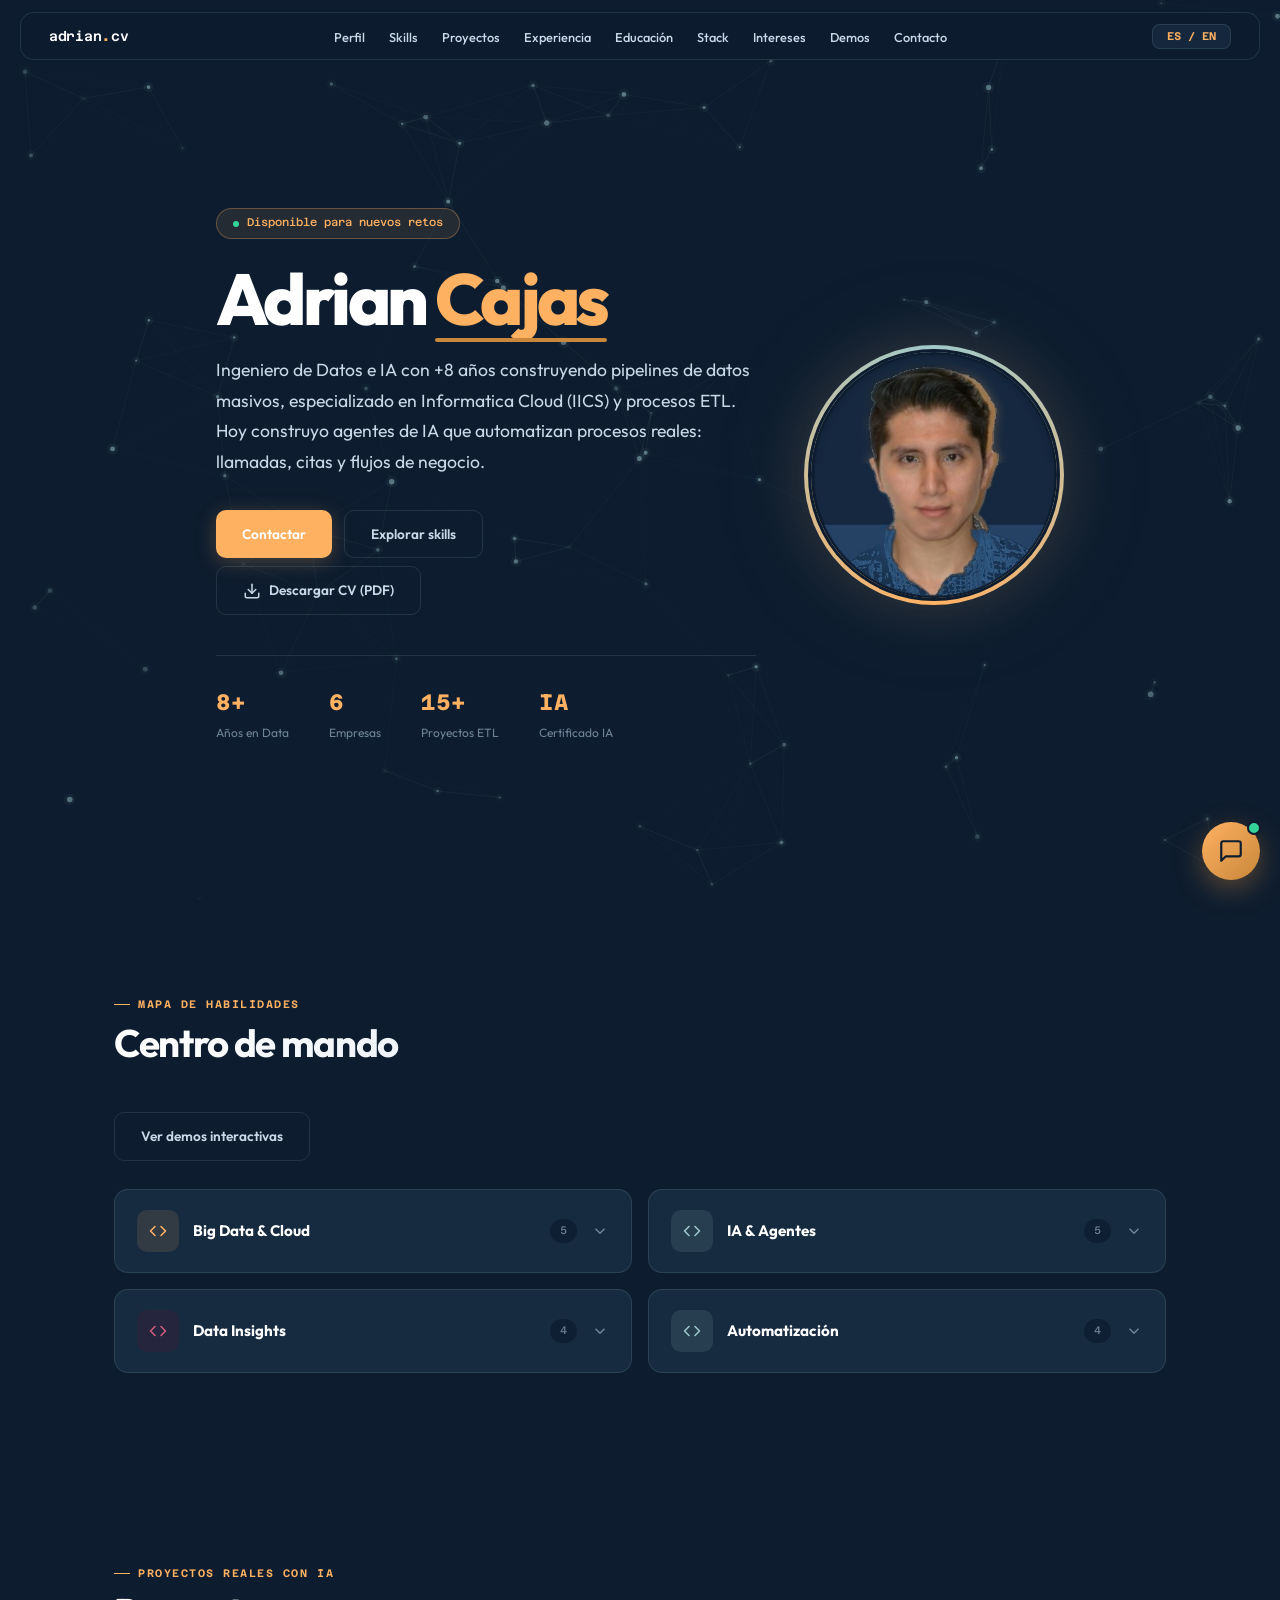
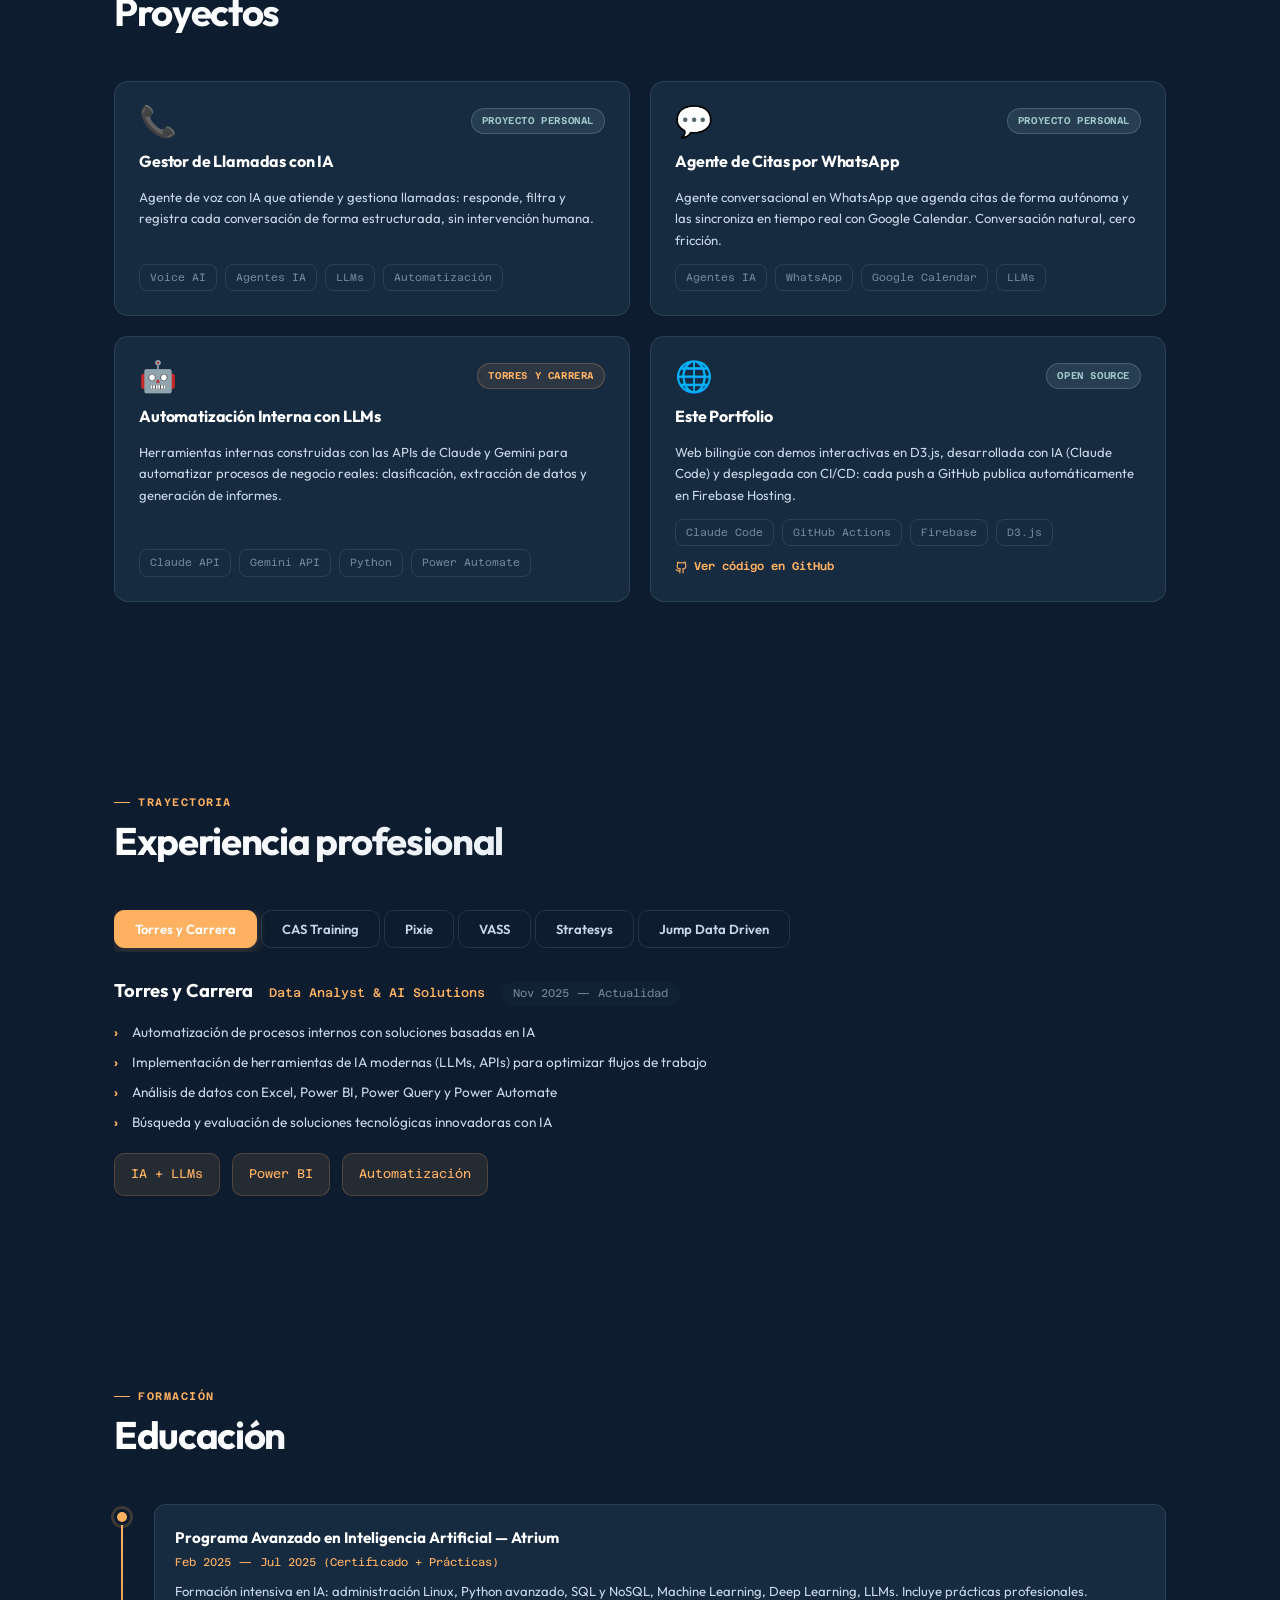
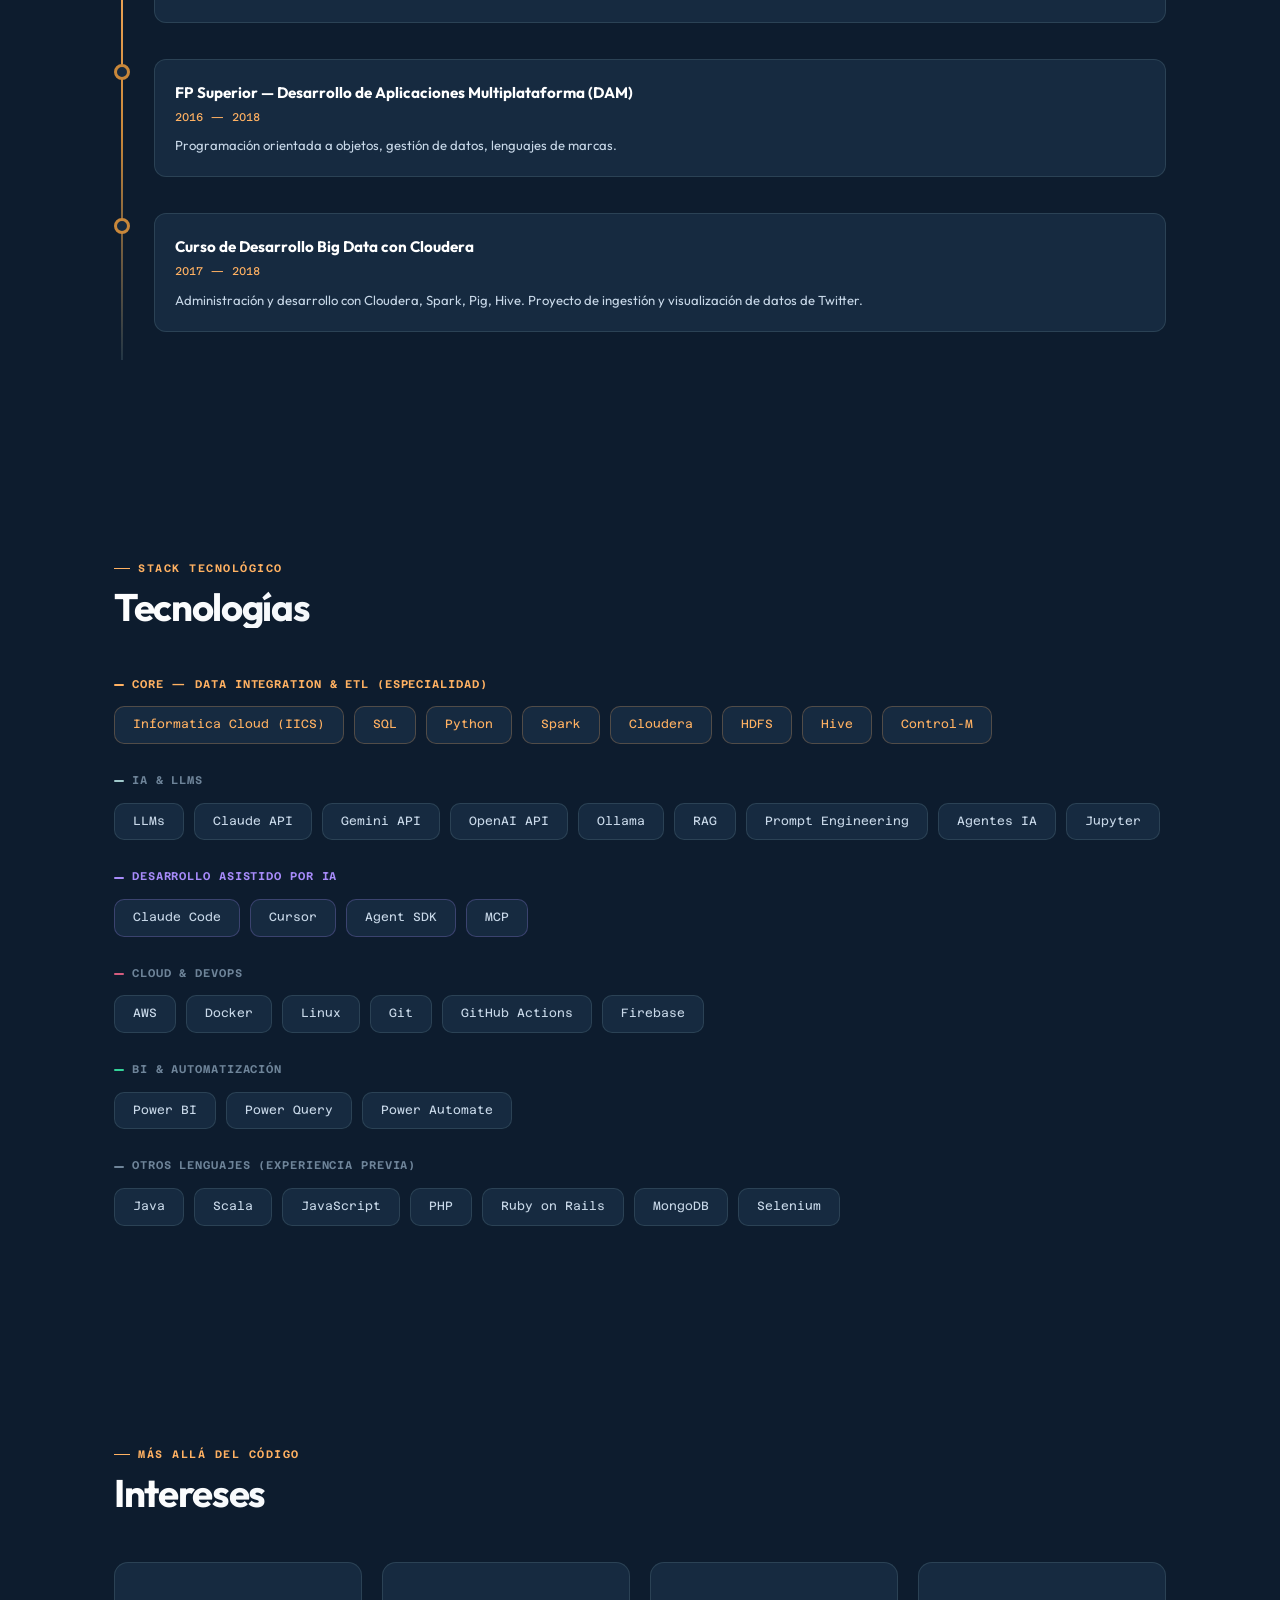
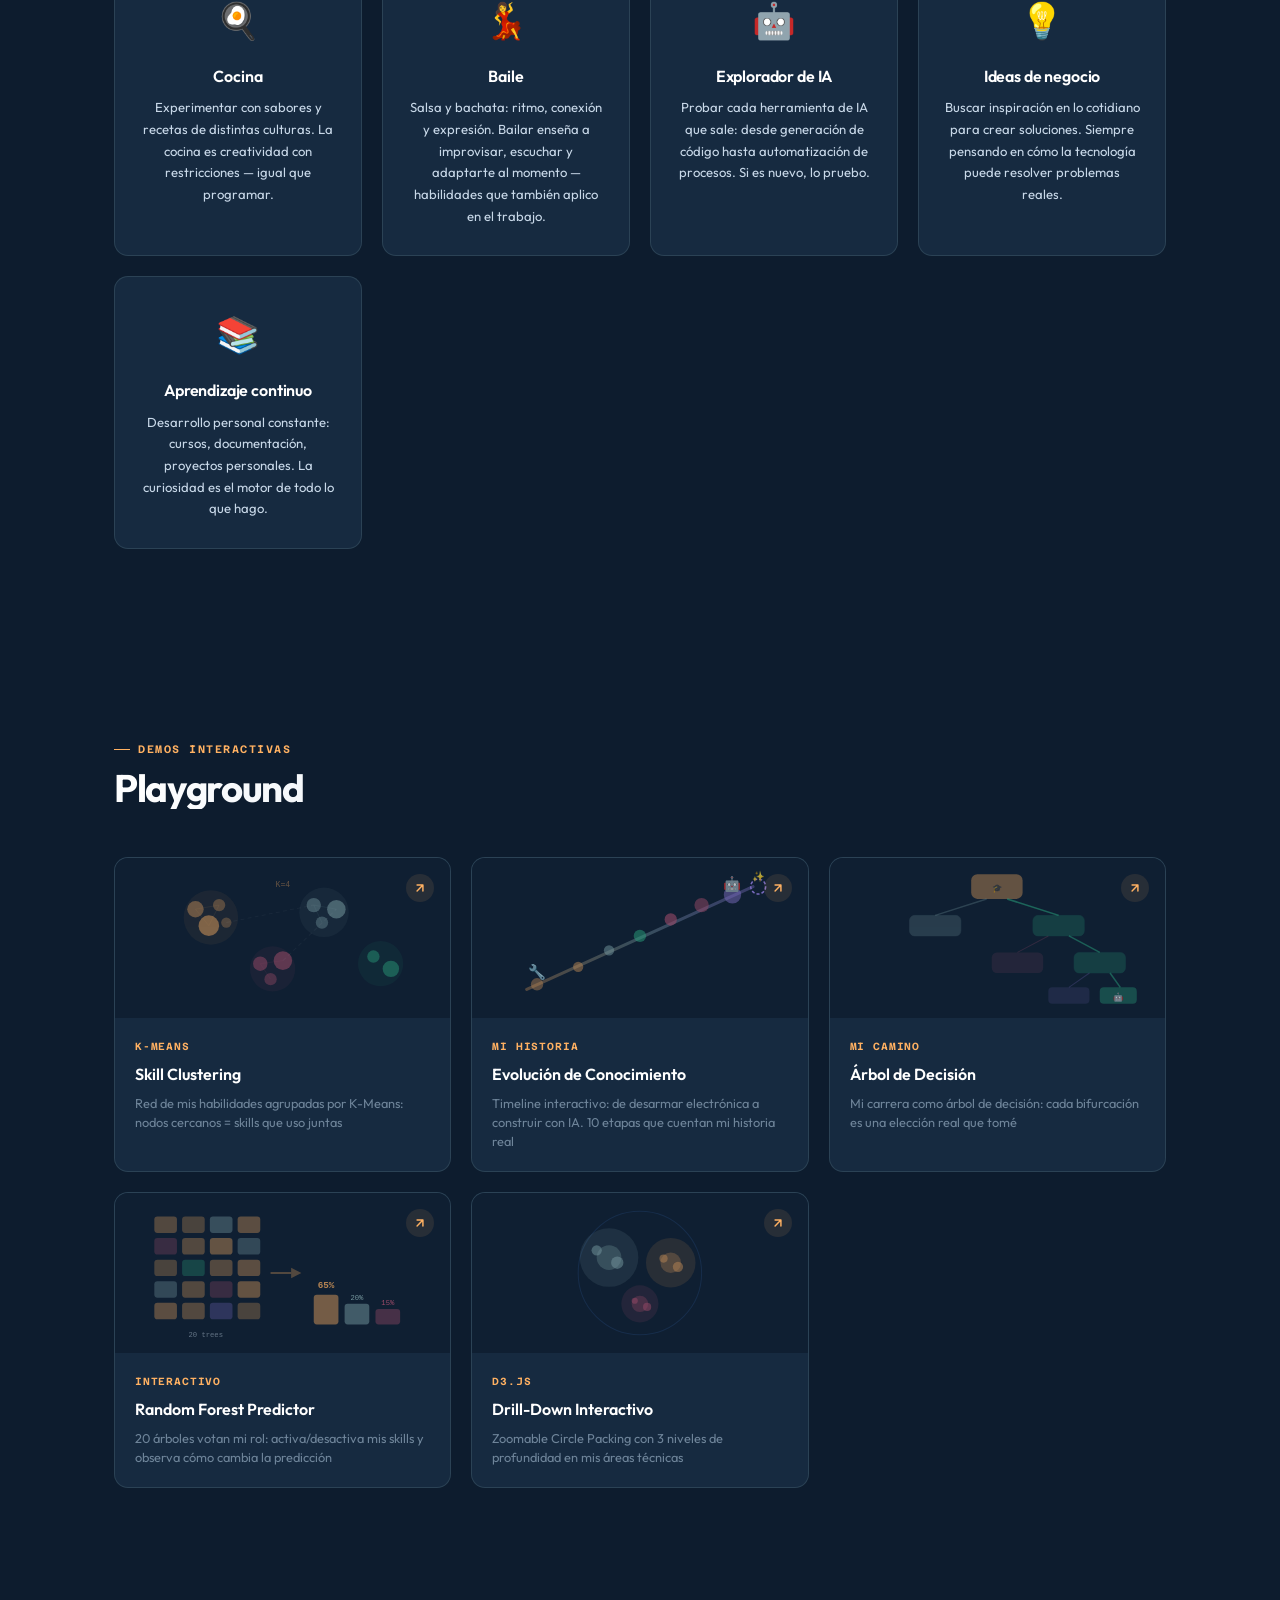
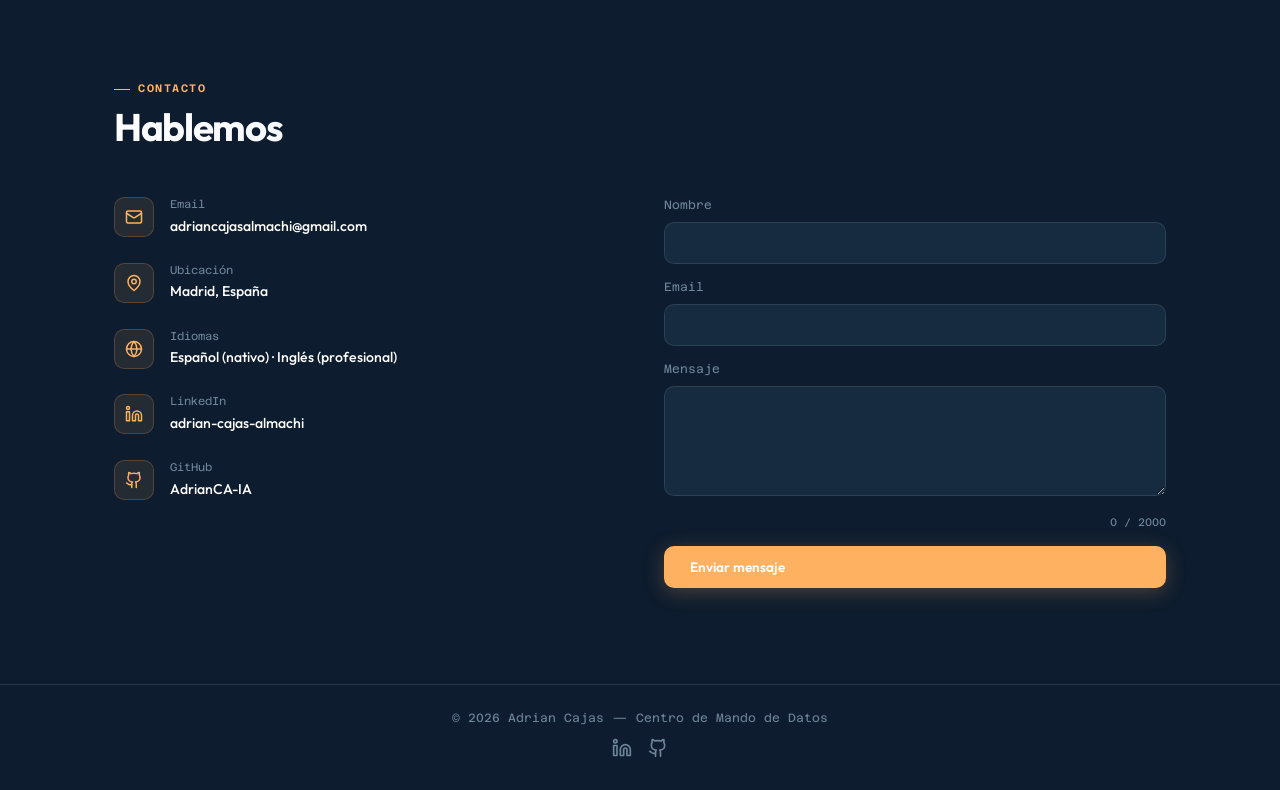
==== index.html @ db6932b9 "feat(web): floating chat widget wired to the assistant backend - assets/chat-widget: self-contained " ====
<!DOCTYPE html>
<html lang="es" data-lang="es">
<head>
<meta charset="UTF-8">
<meta name="viewport" content="width=device-width, initial-scale=1.0">
<title>Adrian Cajas — Data Engineer & AI</title>
<meta name="description" content="Adrian Cajas — Ingeniero de Datos e IA con +8 años en pipelines masivos, Informatica Cloud (IICS) y ETL. Construyo agentes de IA: gestión de llamadas, citas por WhatsApp y automatización con LLMs.">
<meta name="keywords" content="data engineer, ingeniero de datos, IA, AI, agentes IA, AI agents, informatica cloud, IICS, ETL, LLMs, RAG, prompt engineering, automatización, Madrid, portfolio">
<link rel="canonical" href="https://adrian-cajas-portfolio.web.app/">

<!-- Open Graph -->
<meta property="og:type" content="website">
<meta property="og:title" content="Adrian Cajas — Data Engineer & AI">
<meta property="og:description" content="Portfolio interactivo de Adrian Cajas. Ingeniero de Datos e IA con +8 años: Informatica Cloud, ETL, agentes de IA y automatización con LLMs.">
<meta property="og:url" content="https://adrian-cajas-portfolio.web.app/">
<meta property="og:image" content="https://adrian-cajas-portfolio.web.app/og-image.png">
<meta property="og:image:width" content="1200">
<meta property="og:image:height" content="630">
<meta property="og:image:alt" content="Adrian Cajas — Data Engineer & AI">

<!-- Twitter Card -->
<meta name="twitter:card" content="summary_large_image">
<meta name="twitter:title" content="Adrian Cajas — Data Engineer & AI">
<meta name="twitter:description" content="Portfolio interactivo. Ingeniero de Datos e IA: Informatica Cloud, ETL, agentes de IA y automatización con LLMs.">
<meta name="twitter:image" content="https://adrian-cajas-portfolio.web.app/og-image.png">

<!-- Theme & Icons -->
<meta name="theme-color" content="#0d1c2e">
<link rel="icon" href="favicon.ico" type="image/x-icon">
<link rel="apple-touch-icon" href="apple-touch-icon.png">
<link rel="manifest" href="manifest.json">

<!-- Preconnect -->
<link rel="preconnect" href="https://fonts.googleapis.com">
<link rel="preconnect" href="https://fonts.gstatic.com" crossorigin>
<link rel="preconnect" href="https://formspree.io">
<link href="https://fonts.googleapis.com/css2?family=Outfit:wght@300;400;500;600;700;800&family=Azeret+Mono:wght@400;500;600&display=swap" rel="stylesheet">

<!-- Styles -->
<link rel="stylesheet" href="styles.css">
<link rel="stylesheet" href="assets/chat-widget/widget.css">

<!-- JSON-LD -->
<script type="application/ld+json">
{
  "@context": "https://schema.org",
  "@type": "Person",
  "name": "Adrian Cajas",
  "jobTitle": "Data Engineer & AI",
  "url": "https://adrian-cajas-portfolio.web.app/",
  "email": "adriancajasalmachi@gmail.com",
  "address": {"@type": "PostalAddress", "addressLocality": "Madrid", "addressCountry": "ES"},
  "sameAs": [
    "https://www.linkedin.com/in/adrian-cajas-almachi/",
    "https://github.com/AdrianCA-IA/"
  ],
  "knowsAbout": ["Data Engineering", "Informatica Cloud", "IICS", "ETL", "Python", "LLMs", "AI Agents", "RAG", "Prompt Engineering", "Process Automation"]
}
</script>
</head>
<body>

<a href="#main" class="skip-link">Saltar al contenido principal</a>
<noscript><p>Esta página requiere JavaScript para funcionar correctamente. / This page requires JavaScript to work properly.</p></noscript>

<canvas id="pCanvas" aria-hidden="true"></canvas>

<div class="scroll-progress" id="scrollProgress" aria-hidden="true"></div>

<!-- ═══ NAV ═══ -->
<nav class="nav" role="navigation" aria-label="Navegación principal">
  <span class="nav-logo">adrian<span class="logo-dot">.</span>cv</span>
  <ul class="nav-links" id="navLinks">
    <li><a href="#about" data-es="Perfil" data-en="Profile">Perfil</a></li>
    <li><a href="#map" data-es="Skills" data-en="Skills">Skills</a></li>
    <li><a href="#projects" data-es="Proyectos" data-en="Projects">Proyectos</a></li>
    <li><a href="#exp" data-es="Experiencia" data-en="Experience">Experiencia</a></li>
    <li><a href="#edu" data-es="Educación" data-en="Education">Educación</a></li>
    <li><a href="#stack" data-es="Stack" data-en="Stack">Stack</a></li>
    <li><a href="#hobbies" data-es="Intereses" data-en="Interests">Intereses</a></li>
    <li><a href="#playground" data-es="Demos" data-en="Demos">Demos</a></li>
    <li><a href="#contact" data-es="Contacto" data-en="Contact">Contacto</a></li>
  </ul>
  <div class="nav-right">
    <button class="lang-btn" id="langBtn" aria-label="Cambiar idioma a inglés">ES / EN</button>
    <button class="mob-btn" id="mobBtn" aria-label="Abrir menú" aria-expanded="false">
      <svg class="icon-s" viewBox="0 0 24 24" aria-hidden="true"><line x1="3" y1="6" x2="21" y2="6"/><line x1="3" y1="12" x2="21" y2="12"/><line x1="3" y1="18" x2="21" y2="18"/></svg>
    </button>
  </div>
</nav>

<main id="main">

<!-- ═══ HERO ═══ -->
<section class="hero" id="about">
  <div class="wrap">
    <div class="hero-layout">
      <div class="hero-inner">
        <div class="hero-badge">
          <span class="hero-dot"></span>
          <span data-es="Disponible para nuevos retos" data-en="Open to new challenges">Disponible para nuevos retos</span>
        </div>
        <h1>Adrian <em>Cajas</em></h1>
        <p class="hero-sub" data-es="Ingeniero de Datos e IA con +8 años construyendo pipelines de datos masivos, especializado en Informatica Cloud (IICS) y procesos ETL. Hoy construyo agentes de IA que automatizan procesos reales: llamadas, citas y flujos de negocio." data-en="Data & AI Engineer with 8+ years building massive data pipelines, specialized in Informatica Cloud (IICS) and ETL processes. Today I build AI agents that automate real processes: calls, appointments and business workflows.">Ingeniero de Datos e IA con +8 años construyendo pipelines de datos masivos, especializado en Informatica Cloud (IICS) y procesos ETL. Hoy construyo agentes de IA que automatizan procesos reales: llamadas, citas y flujos de negocio.</p>
        <div class="hero-actions">
          <a href="#contact" class="btn btn-p" data-es="Contactar" data-en="Get in Touch">Contactar</a>
          <a href="#map" class="btn btn-g" data-es="Explorar skills" data-en="Explore skills">Explorar skills</a>
        </div>
        <a href="CV_ES.pdf" class="btn btn-g" id="cvBtn" style="margin-top:8px" download="CV_ES.pdf">
          <svg class="icon-s" viewBox="0 0 24 24" aria-hidden="true"><path d="M21 15v4a2 2 0 0 1-2 2H5a2 2 0 0 1-2-2v-4"/><polyline points="7 10 12 15 17 10"/><line x1="12" y1="15" x2="12" y2="3"/></svg>
          <span data-es="Descargar CV (PDF)" data-en="Download CV (PDF)">Descargar CV (PDF)</span>
        </a>
        <div class="hero-stats">
          <div><div class="hs-val" id="yearsKpi">7+</div><div class="hs-lbl" data-es="Años en Data" data-en="Years in Data">Años en Data</div></div>
          <div><div class="hs-val">6</div><div class="hs-lbl" data-es="Empresas" data-en="Companies">Empresas</div></div>
          <div><div class="hs-val">15+</div><div class="hs-lbl" data-es="Proyectos ETL" data-en="ETL Projects">Proyectos ETL</div></div>
          <div><div class="hs-val">IA</div><div class="hs-lbl" data-es="Certificado IA" data-en="AI Certified">Certificado IA</div></div>
        </div>
      </div>
      <div class="hero-photo">
        <div class="hero-photo-ring">
          <img src="profile.JPG" alt="Adrian Cajas — Data Engineer & AI" width="280" height="280" loading="eager">
        </div>
      </div>
    </div>
  </div>
</section>

<!-- ═══ MIND MAP ═══ -->
<section class="mindmap" id="map">
  <div class="wrap">
    <div class="reveal">
      <p class="label" data-es="Mapa de habilidades" data-en="Skill map">Mapa de habilidades</p>
      <h2 class="stitle" data-es="Centro de mando" data-en="Command center">Centro de mando</h2>
      <a href="#playground" class="btn btn-g" style="margin-bottom:28px;display:inline-flex;" data-es="Ver demos interactivas" data-en="See interactive demos">Ver demos interactivas</a>
    </div>
    <div class="mm-grid" id="mmGrid"></div>
  </div>
</section>

<!-- ═══ AI PROJECTS ═══ -->
<section class="projects" id="projects">
  <div class="wrap">
    <div class="reveal">
      <p class="label" data-es="Proyectos reales con IA" data-en="Real-world AI projects">Proyectos reales con IA</p>
      <h2 class="stitle" data-es="Proyectos" data-en="Projects">Proyectos</h2>
    </div>
    <div class="proj-grid">

      <div class="proj-card reveal">
        <div class="proj-top">
          <div class="proj-icon">📞</div>
          <span class="proj-badge" data-es="Proyecto personal" data-en="Personal project">Proyecto personal</span>
        </div>
        <div class="proj-title" data-es="Gestor de Llamadas con IA" data-en="AI Call Manager">Gestor de Llamadas con IA</div>
        <div class="proj-desc" data-es="Agente de voz con IA que atiende y gestiona llamadas: responde, filtra y registra cada conversación de forma estructurada, sin intervención humana." data-en="AI voice agent that answers and manages calls: it responds, screens and logs every conversation in a structured way, with no human intervention.">Agente de voz con IA que atiende y gestiona llamadas: responde, filtra y registra cada conversación de forma estructurada, sin intervención humana.</div>
        <div class="proj-tags"><span>Voice AI</span><span data-es="Agentes IA" data-en="AI Agents">Agentes IA</span><span>LLMs</span><span data-es="Automatización" data-en="Automation">Automatización</span></div>
      </div>

      <div class="proj-card reveal">
        <div class="proj-top">
          <div class="proj-icon">💬</div>
          <span class="proj-badge" data-es="Proyecto personal" data-en="Personal project">Proyecto personal</span>
        </div>
        <div class="proj-title" data-es="Agente de Citas por WhatsApp" data-en="WhatsApp Booking Agent">Agente de Citas por WhatsApp</div>
        <div class="proj-desc" data-es="Agente conversacional en WhatsApp que agenda citas de forma autónoma y las sincroniza en tiempo real con Google Calendar. Conversación natural, cero fricción." data-en="Conversational agent on WhatsApp that books appointments autonomously and syncs them in real time with Google Calendar. Natural conversation, zero friction.">Agente conversacional en WhatsApp que agenda citas de forma autónoma y las sincroniza en tiempo real con Google Calendar. Conversación natural, cero fricción.</div>
        <div class="proj-tags"><span data-es="Agentes IA" data-en="AI Agents">Agentes IA</span><span>WhatsApp</span><span>Google Calendar</span><span>LLMs</span></div>
      </div>

      <div class="proj-card reveal">
        <div class="proj-top">
          <div class="proj-icon">🤖</div>
          <span class="proj-badge accent">Torres y Carrera</span>
        </div>
        <div class="proj-title" data-es="Automatización Interna con LLMs" data-en="Internal Automation with LLMs">Automatización Interna con LLMs</div>
        <div class="proj-desc" data-es="Herramientas internas construidas con las APIs de Claude y Gemini para automatizar procesos de negocio reales: clasificación, extracción de datos y generación de informes." data-en="Internal tools built with the Claude and Gemini APIs to automate real business processes: classification, data extraction and report generation.">Herramientas internas construidas con las APIs de Claude y Gemini para automatizar procesos de negocio reales: clasificación, extracción de datos y generación de informes.</div>
        <div class="proj-tags"><span>Claude API</span><span>Gemini API</span><span>Python</span><span>Power Automate</span></div>
      </div>

      <a href="https://github.com/AdrianCA-IA/adrian-portfolio" target="_blank" rel="noopener noreferrer" class="proj-card reveal">
        <div class="proj-top">
          <div class="proj-icon">🌐</div>
          <span class="proj-badge">Open Source</span>
        </div>
        <div class="proj-title" data-es="Este Portfolio" data-en="This Portfolio">Este Portfolio</div>
        <div class="proj-desc" data-es="Web bilingüe con demos interactivas en D3.js, desarrollada con IA (Claude Code) y desplegada con CI/CD: cada push a GitHub publica automáticamente en Firebase Hosting." data-en="Bilingual site with interactive D3.js demos, built with AI (Claude Code) and deployed with CI/CD: every push to GitHub automatically publishes to Firebase Hosting.">Web bilingüe con demos interactivas en D3.js, desarrollada con IA (Claude Code) y desplegada con CI/CD: cada push a GitHub publica automáticamente en Firebase Hosting.</div>
        <div class="proj-tags"><span>Claude Code</span><span>GitHub Actions</span><span>Firebase</span><span>D3.js</span></div>
        <span class="proj-link"><svg viewBox="0 0 24 24" fill="none" stroke="currentColor" stroke-width="2" stroke-linecap="round" stroke-linejoin="round" aria-hidden="true"><path d="M15 22v-4a4.8 4.8 0 0 0-1-3.5c3 0 6-2 6-5.5.08-1.25-.27-2.48-1-3.5.28-1.15.28-2.35 0-3.5 0 0-1 0-3 1.5-2.64-.5-5.36-.5-8 0C6 2 5 2 5 2c-.3 1.15-.3 2.35 0 3.5A5.403 5.403 0 0 0 4 9c0 3.5 3 5.5 6 5.5-.39.49-.68 1.05-.85 1.65-.17.6-.22 1.23-.15 1.85v4"/><path d="M9 18c-4.51 2-5-2-7-2"/></svg><span data-es="Ver código en GitHub" data-en="View code on GitHub">Ver código en GitHub</span></span>
      </a>

    </div>
  </div>
</section>

<!-- ═══ EXPERIENCE TABS ═══ -->
<section class="exptabs" id="exp">
  <div class="wrap">
    <div class="reveal">
      <p class="label" data-es="Trayectoria" data-en="Career">Trayectoria</p>
      <h2 class="stitle" data-es="Experiencia profesional" data-en="Professional experience">Experiencia profesional</h2>
    </div>
    <div class="tabs-row reveal" id="tabsRow"></div>
    <div id="tabPanels"></div>
  </div>
</section>

<!-- ═══ EDUCATION TIMELINE ═══ -->
<section class="edu" id="edu">
  <div class="wrap">
    <div class="reveal">
      <p class="label" data-es="Formación" data-en="Education">Formación</p>
      <h2 class="stitle" data-es="Educación" data-en="Education">Educación</h2>
    </div>
    <div class="edu-line" id="eduLine"></div>
  </div>
</section>

<!-- ═══ STACK PANEL ═══ -->
<section class="stack" id="stack">
  <div class="wrap">
    <div class="reveal">
      <p class="label" data-es="Stack tecnológico" data-en="Tech stack">Stack tecnológico</p>
      <h2 class="stitle" data-es="Tecnologías" data-en="Technologies">Tecnologías</h2>
    </div>
    <div class="reveal">
      <div class="stack-group core">
        <div class="stack-group-title" data-es="Core — Data Integration & ETL (especialidad)" data-en="Core — Data Integration & ETL (specialty)">Core — Data Integration & ETL (especialidad)</div>
        <div class="stack-grid">
          <span class="stack-tag">Informatica Cloud (IICS)</span><span class="stack-tag">SQL</span><span class="stack-tag">Python</span>
          <span class="stack-tag">Spark</span><span class="stack-tag">Cloudera</span><span class="stack-tag">HDFS</span>
          <span class="stack-tag">Hive</span><span class="stack-tag">Control-M</span>
        </div>
      </div>
      <div class="stack-group ai">
        <div class="stack-group-title" data-es="IA & LLMs" data-en="AI & LLMs">IA & LLMs</div>
        <div class="stack-grid">
          <span class="stack-tag">LLMs</span><span class="stack-tag">Claude API</span><span class="stack-tag">Gemini API</span>
          <span class="stack-tag">OpenAI API</span><span class="stack-tag">Ollama</span><span class="stack-tag">RAG</span>
          <span class="stack-tag">Prompt Engineering</span><span class="stack-tag" data-es="Agentes IA" data-en="AI Agents">Agentes IA</span><span class="stack-tag">Jupyter</span>
        </div>
      </div>
      <div class="stack-group ai-dev">
        <div class="stack-group-title" data-es="Desarrollo asistido por IA" data-en="AI-assisted development">Desarrollo asistido por IA</div>
        <div class="stack-grid">
          <span class="stack-tag">Claude Code</span><span class="stack-tag">Cursor</span><span class="stack-tag">Agent SDK</span><span class="stack-tag">MCP</span>
        </div>
      </div>
      <div class="stack-group devops">
        <div class="stack-group-title" data-es="Cloud & DevOps" data-en="Cloud & DevOps">Cloud & DevOps</div>
        <div class="stack-grid">
          <span class="stack-tag">AWS</span><span class="stack-tag">Docker</span><span class="stack-tag">Linux</span><span class="stack-tag">Git</span>
          <span class="stack-tag">GitHub Actions</span><span class="stack-tag">Firebase</span>
        </div>
      </div>
      <div class="stack-group bi">
        <div class="stack-group-title" data-es="BI & Automatización" data-en="BI & Automation">BI & Automatización</div>
        <div class="stack-grid">
          <span class="stack-tag">Power BI</span><span class="stack-tag">Power Query</span><span class="stack-tag">Power Automate</span>
        </div>
      </div>
      <div class="stack-group other">
        <div class="stack-group-title" data-es="Otros lenguajes (experiencia previa)" data-en="Other languages (previous experience)">Otros lenguajes (experiencia previa)</div>
        <div class="stack-grid">
          <span class="stack-tag">Java</span><span class="stack-tag">Scala</span><span class="stack-tag">JavaScript</span>
          <span class="stack-tag">PHP</span><span class="stack-tag">Ruby on Rails</span><span class="stack-tag">MongoDB</span><span class="stack-tag">Selenium</span>
        </div>
      </div>
    </div>
  </div>
</section>

<!-- ═══ HOBBIES & INTERESTS ═══ -->
<section class="hobbies" id="hobbies">
  <div class="wrap">
    <div class="reveal">
      <p class="label" data-es="Más allá del código" data-en="Beyond the code">Más allá del código</p>
      <h2 class="stitle" data-es="Intereses" data-en="Interests">Intereses</h2>
    </div>
    <div class="hobby-grid">

      <div class="hobby-card reveal">
        <div class="hobby-icon">🍳</div>
        <div class="hobby-title" data-es="Cocina" data-en="Cooking">Cocina</div>
        <div class="hobby-desc" data-es="Experimentar con sabores y recetas de distintas culturas. La cocina es creatividad con restricciones — igual que programar." data-en="Experimenting with flavors and recipes from different cultures. Cooking is creativity with constraints — just like coding.">Experimentar con sabores y recetas de distintas culturas. La cocina es creatividad con restricciones — igual que programar.</div>
      </div>

      <div class="hobby-card reveal">
        <div class="hobby-icon">💃</div>
        <div class="hobby-title" data-es="Baile" data-en="Dancing">Baile</div>
        <div class="hobby-desc" data-es="Salsa y bachata: ritmo, conexión y expresión. Bailar enseña a improvisar, escuchar y adaptarte al momento — habilidades que también aplico en el trabajo." data-en="Salsa and bachata: rhythm, connection and expression. Dancing teaches you to improvise, listen and adapt to the moment — skills I also apply at work.">Salsa y bachata: ritmo, conexión y expresión. Bailar enseña a improvisar, escuchar y adaptarte al momento — habilidades que también aplico en el trabajo.</div>
      </div>

      <div class="hobby-card reveal">
        <div class="hobby-icon">🤖</div>
        <div class="hobby-title" data-es="Explorador de IA" data-en="AI Explorer">Explorador de IA</div>
        <div class="hobby-desc" data-es="Probar cada herramienta de IA que sale: desde generación de código hasta automatización de procesos. Si es nuevo, lo pruebo." data-en="Testing every AI tool that comes out: from code generation to process automation. If it's new, I try it.">Probar cada herramienta de IA que sale: desde generación de código hasta automatización de procesos. Si es nuevo, lo pruebo.</div>
      </div>

      <div class="hobby-card reveal">
        <div class="hobby-icon">💡</div>
        <div class="hobby-title" data-es="Ideas de negocio" data-en="Business ideas">Ideas de negocio</div>
        <div class="hobby-desc" data-es="Buscar inspiración en lo cotidiano para crear soluciones. Siempre pensando en cómo la tecnología puede resolver problemas reales." data-en="Finding inspiration in everyday life to create solutions. Always thinking about how technology can solve real problems.">Buscar inspiración en lo cotidiano para crear soluciones. Siempre pensando en cómo la tecnología puede resolver problemas reales.</div>
      </div>

      <div class="hobby-card reveal">
        <div class="hobby-icon">📚</div>
        <div class="hobby-title" data-es="Aprendizaje continuo" data-en="Continuous learning">Aprendizaje continuo</div>
        <div class="hobby-desc" data-es="Desarrollo personal constante: cursos, documentación, proyectos personales. La curiosidad es el motor de todo lo que hago." data-en="Constant personal development: courses, docs, personal projects. Curiosity is the engine behind everything I do.">Desarrollo personal constante: cursos, documentación, proyectos personales. La curiosidad es el motor de todo lo que hago.</div>
      </div>

    </div>
  </div>
</section>

<!-- ═══ PLAYGROUND ═══ -->
<section class="playground" id="playground">
  <div class="wrap">
    <div class="reveal">
      <p class="label" data-es="Demos interactivas" data-en="Interactive demos">Demos interactivas</p>
      <h2 class="stitle" data-es="Playground" data-en="Playground">Playground</h2>
    </div>
    <div class="play-grid">

      <a href="skill-clustering.html" class="play-card reveal">
        <div class="play-preview">
          <svg viewBox="0 0 280 140" fill="none" xmlns="http://www.w3.org/2000/svg">
            <!-- Cluster 1: orange -->
            <circle cx="70" cy="50" r="28" fill="#FFB162" opacity=".08"><animate attributeName="r" values="26;30;26" dur="3s" repeatCount="indefinite"/></circle>
            <circle cx="55" cy="42" r="8" fill="#FFB162" opacity=".5"/><circle cx="78" cy="38" r="6" fill="#FFB162" opacity=".4"/><circle cx="68" cy="58" r="10" fill="#FFB162" opacity=".6"><animate attributeName="opacity" values=".4;.7;.4" dur="2s" repeatCount="indefinite"/></circle><circle cx="85" cy="55" r="5" fill="#FFB162" opacity=".35"/>
            <line x1="55" y1="42" x2="78" y2="38" stroke="#FFB162" stroke-width=".5" opacity=".2"/><line x1="55" y1="42" x2="68" y2="58" stroke="#FFB162" stroke-width=".5" opacity=".2"/><line x1="78" y1="38" x2="68" y2="58" stroke="#FFB162" stroke-width=".5" opacity=".2"/>
            <!-- Cluster 2: teal -->
            <circle cx="180" cy="45" r="25" fill="#A0C9CB" opacity=".08"><animate attributeName="r" values="23;27;23" dur="2.8s" repeatCount="indefinite"/></circle>
            <circle cx="170" cy="38" r="7" fill="#A0C9CB" opacity=".45"/><circle cx="192" cy="42" r="9" fill="#A0C9CB" opacity=".55"/><circle cx="178" cy="55" r="6" fill="#A0C9CB" opacity=".4"/>
            <line x1="170" y1="38" x2="192" y2="42" stroke="#A0C9CB" stroke-width=".5" opacity=".2"/><line x1="170" y1="38" x2="178" y2="55" stroke="#A0C9CB" stroke-width=".5" opacity=".2"/>
            <!-- Cluster 3: wine -->
            <circle cx="130" cy="100" r="24" fill="#d45c7e" opacity=".08"><animate attributeName="r" values="22;26;22" dur="3.2s" repeatCount="indefinite"/></circle>
            <circle cx="118" cy="95" r="7" fill="#d45c7e" opacity=".5"/><circle cx="140" cy="92" r="9" fill="#d45c7e" opacity=".55"/><circle cx="128" cy="110" r="6" fill="#d45c7e" opacity=".4"/>
            <line x1="118" y1="95" x2="140" y2="92" stroke="#d45c7e" stroke-width=".5" opacity=".2"/><line x1="118" y1="95" x2="128" y2="110" stroke="#d45c7e" stroke-width=".5" opacity=".2"/>
            <!-- Cluster 4: emerald -->
            <circle cx="235" cy="95" r="22" fill="#34d399" opacity=".08"/>
            <circle cx="228" cy="88" r="6" fill="#34d399" opacity=".45"/><circle cx="245" cy="100" r="8" fill="#34d399" opacity=".5"><animate attributeName="opacity" values=".3;.6;.3" dur="2.5s" repeatCount="indefinite"/></circle>
            <!-- Inter-cluster connections -->
            <line x1="85" y1="55" x2="170" y2="38" stroke="rgba(255,255,255,.06)" stroke-width="1" stroke-dasharray="4 3"/>
            <line x1="140" y1="92" x2="192" y2="42" stroke="rgba(255,255,255,.06)" stroke-width="1" stroke-dasharray="4 3"/>
            <text x="140" y="20" text-anchor="middle" fill="#FFB162" font-size="8" font-family="monospace" opacity=".5">K=4</text>
          </svg>
        </div>
        <div class="play-body">
          <div class="play-tag">K-Means</div>
          <div class="play-title" data-es="Skill Clustering" data-en="Skill Clustering">Skill Clustering</div>
          <div class="play-desc" data-es="Red de mis habilidades agrupadas por K-Means: nodos cercanos = skills que uso juntas" data-en="Network of my skills grouped by K-Means: nearby nodes = skills I use together">Red de mis habilidades agrupadas por K-Means: nodos cercanos = skills que uso juntas</div>
        </div>
        <div class="play-arrow"><svg viewBox="0 0 24 24" stroke-linecap="round" aria-hidden="true"><path d="M7 17L17 7M17 7H7M17 7V17"/></svg></div>
      </a>

      <a href="predictive-model.html" class="play-card reveal">
        <div class="play-preview">
          <svg viewBox="0 0 280 140" fill="none" xmlns="http://www.w3.org/2000/svg">
            <line x1="30" y1="120" x2="250" y2="20" stroke="url(#evoGrad)" stroke-width="3" stroke-linecap="round" opacity=".4"/>
            <defs><linearGradient id="evoGrad" x1="0" y1="1" x2="1" y2="0"><stop offset="0%" stop-color="#FFB162"/><stop offset="50%" stop-color="#A0C9CB"/><stop offset="100%" stop-color="#a78bfa"/></linearGradient></defs>
            <circle cx="40" cy="115" r="6" fill="#FFB162" opacity=".6"><animate attributeName="opacity" values=".4;.8;.4" dur="3s" repeatCount="indefinite"/></circle>
            <text x="40" y="108" text-anchor="middle" fill="#FFB162" font-size="14">🔧</text>
            <circle cx="80" cy="98" r="5" fill="#FFB162" opacity=".5"/>
            <circle cx="110" cy="82" r="5" fill="#A0C9CB" opacity=".5"/>
            <circle cx="140" cy="68" r="6" fill="#34d399" opacity=".5"><animate attributeName="opacity" values=".3;.7;.3" dur="2.5s" repeatCount="indefinite"/></circle>
            <circle cx="170" cy="52" r="6" fill="#d45c7e" opacity=".6"/>
            <circle cx="200" cy="38" r="7" fill="#d45c7e" opacity=".5"/>
            <circle cx="230" cy="28" r="8" fill="#a78bfa" opacity=".5"><animate attributeName="r" values="6;9;6" dur="2s" repeatCount="indefinite"/></circle>
            <text x="230" y="22" text-anchor="middle" fill="#a78bfa" font-size="14">🤖</text>
            <circle cx="255" cy="20" r="5" fill="none" stroke="#a78bfa" stroke-width="1.5" stroke-dasharray="3 2"><animate attributeName="r" values="4;8;4" dur="2s" repeatCount="indefinite"/></circle>
            <text x="255" y="14" text-anchor="middle" fill="#a78bfa" font-size="10">✨</text>
          </svg>
        </div>
        <div class="play-body">
          <div class="play-tag" data-es="Mi historia" data-en="My story">Mi historia</div>
          <div class="play-title" data-es="Evolución de Conocimiento" data-en="Knowledge Evolution">Evolución de Conocimiento</div>
          <div class="play-desc" data-es="Timeline interactivo: de desarmar electrónica a construir con IA. 10 etapas que cuentan mi historia real" data-en="Interactive timeline: from taking apart electronics to building with AI. 10 stages telling my real story">Timeline interactivo: de desarmar electrónica a construir con IA. 10 etapas que cuentan mi historia real</div>
        </div>
        <div class="play-arrow"><svg viewBox="0 0 24 24" stroke-linecap="round" aria-hidden="true"><path d="M7 17L17 7M17 7H7M17 7V17"/></svg></div>
      </a>

      <a href="decision-tree.html" class="play-card reveal">
        <div class="play-preview">
          <svg viewBox="0 0 280 140" fill="none" xmlns="http://www.w3.org/2000/svg">
            <!-- Root -->
            <rect x="115" y="8" width="50" height="24" rx="6" fill="#FFB162" opacity=".5"/>
            <text x="140" y="24" text-anchor="middle" fill="#FFB162" font-size="8" font-family="monospace">🎓</text>
            <!-- Level 1 branches -->
            <line x1="130" y1="32" x2="80" y2="48" stroke="#A0C9CB" stroke-width="1.5" opacity=".3"/>
            <line x1="150" y1="32" x2="200" y2="48" stroke="#34d399" stroke-width="1.5" opacity=".5"/>
            <rect x="55" y="48" width="50" height="20" rx="5" fill="#A0C9CB" opacity=".25" stroke="#A0C9CB" stroke-width=".5"/>
            <rect x="175" y="48" width="50" height="20" rx="5" fill="#34d399" opacity=".25" stroke="#34d399" stroke-width=".5"/>
            <!-- Level 2 -->
            <line x1="190" y1="68" x2="160" y2="84" stroke="#d45c7e" stroke-width="1" opacity=".25"/>
            <line x1="210" y1="68" x2="240" y2="84" stroke="#34d399" stroke-width="1.5" opacity=".5"/>
            <rect x="135" y="84" width="50" height="20" rx="5" fill="#d45c7e" opacity=".15"/>
            <rect x="215" y="84" width="50" height="20" rx="5" fill="#34d399" opacity=".25" stroke="#34d399" stroke-width=".5"/>
            <!-- Level 3 -->
            <line x1="230" y1="104" x2="210" y2="118" stroke="#a78bfa" stroke-width="1" opacity=".25"/>
            <line x1="250" y1="104" x2="260" y2="118" stroke="#34d399" stroke-width="1.5" opacity=".5"/>
            <rect x="190" y="118" width="40" height="16" rx="4" fill="#a78bfa" opacity=".15"/>
            <rect x="240" y="118" width="36" height="16" rx="4" fill="#34d399" opacity=".3"><animate attributeName="opacity" values=".2;.4;.2" dur="2s" repeatCount="indefinite"/></rect>
            <text x="258" y="130" text-anchor="middle" fill="#34d399" font-size="8">🤖</text>
            <!-- Chosen path glow -->
            <line x1="150" y1="32" x2="200" y2="48" stroke="#34d399" stroke-width="2" opacity=".15"><animate attributeName="opacity" values=".1;.25;.1" dur="3s" repeatCount="indefinite"/></line>
          </svg>
        </div>
        <div class="play-body">
          <div class="play-tag" data-es="Mi camino" data-en="My path">Mi camino</div>
          <div class="play-title" data-es="Árbol de Decisión" data-en="Decision Tree">Árbol de Decisión</div>
          <div class="play-desc" data-es="Mi carrera como árbol de decisión: cada bifurcación es una elección real que tomé" data-en="My career as a decision tree: each fork is a real choice I made">Mi carrera como árbol de decisión: cada bifurcación es una elección real que tomé</div>
        </div>
        <div class="play-arrow"><svg viewBox="0 0 24 24" stroke-linecap="round" aria-hidden="true"><path d="M7 17L17 7M17 7H7M17 7V17"/></svg></div>
      </a>

      <a href="random-forest.html" class="play-card reveal">
        <div class="play-preview">
          <svg viewBox="0 0 280 140" fill="none" xmlns="http://www.w3.org/2000/svg">
            <!-- Mini trees grid -->
            <rect x="15" y="15" width="22" height="16" rx="3" fill="#FFB162" opacity=".4"/><rect x="42" y="15" width="22" height="16" rx="3" fill="#FFB162" opacity=".35"/><rect x="69" y="15" width="22" height="16" rx="3" fill="#A0C9CB" opacity=".4"/><rect x="96" y="15" width="22" height="16" rx="3" fill="#FFB162" opacity=".45"/>
            <rect x="15" y="36" width="22" height="16" rx="3" fill="#d45c7e" opacity=".3"/><rect x="42" y="36" width="22" height="16" rx="3" fill="#FFB162" opacity=".4"/><rect x="69" y="36" width="22" height="16" rx="3" fill="#FFB162" opacity=".5"><animate attributeName="opacity" values=".3;.55;.3" dur="2s" repeatCount="indefinite"/></rect><rect x="96" y="36" width="22" height="16" rx="3" fill="#A0C9CB" opacity=".35"/>
            <rect x="15" y="57" width="22" height="16" rx="3" fill="#FFB162" opacity=".35"/><rect x="42" y="57" width="22" height="16" rx="3" fill="#34d399" opacity=".3"/><rect x="69" y="57" width="22" height="16" rx="3" fill="#FFB162" opacity=".4"/><rect x="96" y="57" width="22" height="16" rx="3" fill="#FFB162" opacity=".45"/>
            <rect x="15" y="78" width="22" height="16" rx="3" fill="#A0C9CB" opacity=".35"/><rect x="42" y="78" width="22" height="16" rx="3" fill="#FFB162" opacity=".4"/><rect x="69" y="78" width="22" height="16" rx="3" fill="#d45c7e" opacity=".3"/><rect x="96" y="78" width="22" height="16" rx="3" fill="#FFB162" opacity=".5"/>
            <rect x="15" y="99" width="22" height="16" rx="3" fill="#FFB162" opacity=".45"/><rect x="42" y="99" width="22" height="16" rx="3" fill="#FFB162" opacity=".4"/><rect x="69" y="99" width="22" height="16" rx="3" fill="#a78bfa" opacity=".3"/><rect x="96" y="99" width="22" height="16" rx="3" fill="#FFB162" opacity=".35"/>
            <text x="65" y="132" text-anchor="middle" font-size="7" font-family="monospace" fill="#8899aa">20 trees</text>
            <!-- Arrow -->
            <line x1="128" y1="70" x2="148" y2="70" stroke="#FFB162" stroke-width="2" opacity=".4"/>
            <polygon points="148,65 158,70 148,75" fill="#FFB162" opacity=".4"/>
            <!-- Result bar chart -->
            <rect x="170" y="90" width="24" height="30" rx="3" fill="#FFB162" opacity=".6"><animate attributeName="height" values="25;32;25" dur="2.5s" repeatCount="indefinite"/><animate attributeName="y" values="95;88;95" dur="2.5s" repeatCount="indefinite"/></rect>
            <rect x="200" y="100" width="24" height="20" rx="3" fill="#A0C9CB" opacity=".5"/>
            <rect x="230" y="105" width="24" height="15" rx="3" fill="#d45c7e" opacity=".4"/>
            <text x="182" y="85" text-anchor="middle" fill="#FFB162" font-size="9" font-family="monospace" font-weight="600">65%</text>
            <text x="212" y="96" text-anchor="middle" fill="#A0C9CB" font-size="7" font-family="monospace">20%</text>
            <text x="242" y="101" text-anchor="middle" fill="#d45c7e" font-size="7" font-family="monospace">15%</text>
          </svg>
        </div>
        <div class="play-body">
          <div class="play-tag" data-es="Interactivo" data-en="Interactive">Interactivo</div>
          <div class="play-title" data-es="Random Forest Predictor" data-en="Random Forest Predictor">Random Forest Predictor</div>
          <div class="play-desc" data-es="20 árboles votan mi rol: activa/desactiva mis skills y observa cómo cambia la predicción" data-en="20 trees vote on my role: toggle my skills and watch the prediction change">20 árboles votan mi rol: activa/desactiva mis skills y observa cómo cambia la predicción</div>
        </div>
        <div class="play-arrow"><svg viewBox="0 0 24 24" stroke-linecap="round" aria-hidden="true"><path d="M7 17L17 7M17 7H7M17 7V17"/></svg></div>
      </a>

      <a href="circle-packing.html" class="play-card reveal">
        <div class="play-preview">
          <svg viewBox="0 0 280 140" fill="none" xmlns="http://www.w3.org/2000/svg">
            <circle cx="140" cy="70" r="60" fill="none" stroke="#1a3355" stroke-width="1"/>
            <circle cx="110" cy="55" r="30" fill="#A0C9CB" opacity=".15"><animate attributeName="r" values="28;32;28" dur="3s" repeatCount="indefinite"/></circle>
            <circle cx="110" cy="55" r="12" fill="#A0C9CB" opacity=".3"/>
            <circle cx="98" cy="48" r="5" fill="#A0C9CB" opacity=".5"/>
            <circle cx="118" cy="60" r="6" fill="#A0C9CB" opacity=".5"/>
            <circle cx="170" cy="60" r="25" fill="#FFB162" opacity=".15"><animate attributeName="r" values="23;27;23" dur="2.8s" repeatCount="indefinite"/></circle>
            <circle cx="170" cy="60" r="10" fill="#FFB162" opacity=".3"/>
            <circle cx="163" cy="56" r="4" fill="#FFB162" opacity=".5"/>
            <circle cx="177" cy="64" r="5" fill="#FFB162" opacity=".5"/>
            <circle cx="140" cy="100" r="20" fill="#d45c7e" opacity=".15"><animate attributeName="r" values="18;22;18" dur="3.2s" repeatCount="indefinite"/></circle>
            <circle cx="140" cy="100" r="8" fill="#d45c7e" opacity=".3"/>
            <circle cx="135" cy="97" r="3" fill="#d45c7e" opacity=".5"/>
            <circle cx="147" cy="103" r="4" fill="#d45c7e" opacity=".5"/>
          </svg>
        </div>
        <div class="play-body">
          <div class="play-tag">D3.js</div>
          <div class="play-title" data-es="Drill-Down Interactivo" data-en="Interactive Drill-Down">Drill-Down Interactivo</div>
          <div class="play-desc" data-es="Zoomable Circle Packing con 3 niveles de profundidad en mis áreas técnicas" data-en="Zoomable Circle Packing with 3 depth levels of my technical areas">Zoomable Circle Packing con 3 niveles de profundidad en mis áreas técnicas</div>
        </div>
        <div class="play-arrow"><svg viewBox="0 0 24 24" stroke-linecap="round" aria-hidden="true"><path d="M7 17L17 7M17 7H7M17 7V17"/></svg></div>
      </a>

    </div>
  </div>
</section>

<!-- ═══ CONTACT ═══ -->
<section class="contact" id="contact">
  <div class="wrap">
    <div class="reveal">
      <p class="label" data-es="Contacto" data-en="Contact">Contacto</p>
      <h2 class="stitle" data-es="Hablemos" data-en="Let's talk">Hablemos</h2>
    </div>
    <div class="contact-grid">
      <div class="reveal">
        <div class="ci"><div class="ci-icon"><svg class="icon-s" viewBox="0 0 24 24" aria-hidden="true"><rect width="20" height="16" x="2" y="4" rx="2"/><path d="m22 7-8.97 5.7a1.94 1.94 0 0 1-2.06 0L2 7"/></svg></div><div><div class="ci-lbl">Email</div><div class="ci-val">adriancajasalmachi@gmail.com</div></div></div>
        <div class="ci"><div class="ci-icon"><svg class="icon-s" viewBox="0 0 24 24" aria-hidden="true"><path d="M20 10c0 6-8 12-8 12s-8-6-8-12a8 8 0 0 1 16 0Z"/><circle cx="12" cy="10" r="3"/></svg></div><div><div class="ci-lbl" data-es="Ubicación" data-en="Location">Ubicación</div><div class="ci-val">Madrid, <span data-es="España" data-en="Spain">España</span></div></div></div>
        <div class="ci"><div class="ci-icon"><svg class="icon-s" viewBox="0 0 24 24" aria-hidden="true"><circle cx="12" cy="12" r="10"/><line x1="2" y1="12" x2="22" y2="12"/><path d="M12 2a15.3 15.3 0 0 1 4 10 15.3 15.3 0 0 1-4 10 15.3 15.3 0 0 1-4-10 15.3 15.3 0 0 1 4-10z"/></svg></div><div><div class="ci-lbl" data-es="Idiomas" data-en="Languages">Idiomas</div><div class="ci-val" data-es="Español (nativo) · Inglés (profesional)" data-en="Spanish (native) · English (professional)">Español (nativo) · Inglés (profesional)</div></div></div>
        <div class="ci"><a href="https://www.linkedin.com/in/adrian-cajas-almachi/" target="_blank" rel="noopener noreferrer" class="ci-icon" style="text-decoration:none"><svg class="icon-s" viewBox="0 0 24 24" aria-hidden="true"><path d="M16 8a6 6 0 0 1 6 6v7h-4v-7a2 2 0 0 0-2-2 2 2 0 0 0-2 2v7h-4v-7a6 6 0 0 1 6-6z"/><rect width="4" height="12" x="2" y="9"/><circle cx="4" cy="4" r="2"/></svg></a><div><div class="ci-lbl">LinkedIn</div><div class="ci-val"><a href="https://www.linkedin.com/in/adrian-cajas-almachi/" target="_blank" rel="noopener noreferrer" style="color:inherit;text-decoration:none">adrian-cajas-almachi</a></div></div></div>
        <div class="ci"><a href="https://github.com/AdrianCA-IA/" target="_blank" rel="noopener noreferrer" class="ci-icon" style="text-decoration:none"><svg class="icon-s" viewBox="0 0 24 24" aria-hidden="true"><path d="M15 22v-4a4.8 4.8 0 0 0-1-3.5c3 0 6-2 6-5.5.08-1.25-.27-2.48-1-3.5.28-1.15.28-2.35 0-3.5 0 0-1 0-3 1.5-2.64-.5-5.36-.5-8 0C6 2 5 2 5 2c-.3 1.15-.3 2.35 0 3.5A5.403 5.403 0 0 0 4 9c0 3.5 3 5.5 6 5.5-.39.49-.68 1.05-.85 1.65-.17.6-.22 1.23-.15 1.85v4"/><path d="M9 18c-4.51 2-5-2-7-2"/></svg></a><div><div class="ci-lbl">GitHub</div><div class="ci-val"><a href="https://github.com/AdrianCA-IA/" target="_blank" rel="noopener noreferrer" style="color:inherit;text-decoration:none">AdrianCA-IA</a></div></div></div>
      </div>
      <form class="cform reveal" id="contactForm" action="https://formspree.io/f/mzdwawlz" method="POST">
        <input type="hidden" name="_subject" value="Nuevo mensaje desde tu portfolio">
        <input type="hidden" name="_next" id="formNext" value="">
        <input type="text" name="_gotcha" class="hp-field" tabindex="-1" autocomplete="off">
        <div class="cfield"><label data-es="Nombre" data-en="Name">Nombre</label><input type="text" name="name" required></div>
        <div class="cfield"><label data-es="Email" data-en="Email">Email</label><input type="email" name="email" required></div>
        <div class="cfield"><label data-es="Mensaje" data-en="Message">Mensaje</label><textarea name="message" required maxlength="2000"></textarea></div>
        <div class="char-count" id="charCount">0 / 2000</div>
        <button type="submit" class="btn btn-p" id="contactBtn" data-es="Enviar mensaje" data-en="Send message">Enviar mensaje</button>
        <div id="formStatus" class="form-status" role="status" aria-live="polite"></div>
      </form>
    </div>
  </div>
</section>

</main>

<footer class="footer"><div class="wrap"><p>&copy; <span id="year"></span> Adrian Cajas — <span data-es="Centro de Mando de Datos" data-en="Data Command Center">Centro de Mando de Datos</span></p><div class="footer-socials"><a href="https://www.linkedin.com/in/adrian-cajas-almachi/" target="_blank" rel="noopener noreferrer" class="footer-social-link" aria-label="LinkedIn"><svg width="18" height="18" viewBox="0 0 24 24" fill="none" stroke="currentColor" stroke-width="2" stroke-linecap="round" stroke-linejoin="round" aria-hidden="true"><path d="M16 8a6 6 0 0 1 6 6v7h-4v-7a2 2 0 0 0-2-2 2 2 0 0 0-2 2v7h-4v-7a6 6 0 0 1 6-6z"/><rect width="4" height="12" x="2" y="9"/><circle cx="4" cy="4" r="2"/></svg></a><a href="https://github.com/AdrianCA-IA/" target="_blank" rel="noopener noreferrer" class="footer-social-link" aria-label="GitHub"><svg width="18" height="18" viewBox="0 0 24 24" fill="none" stroke="currentColor" stroke-width="2" stroke-linecap="round" stroke-linejoin="round" aria-hidden="true"><path d="M15 22v-4a4.8 4.8 0 0 0-1-3.5c3 0 6-2 6-5.5.08-1.25-.27-2.48-1-3.5.28-1.15.28-2.35 0-3.5 0 0-1 0-3 1.5-2.64-.5-5.36-.5-8 0C6 2 5 2 5 2c-.3 1.15-.3 2.35 0 3.5A5.403 5.403 0 0 0 4 9c0 3.5 3 5.5 6 5.5-.39.49-.68 1.05-.85 1.65-.17.6-.22 1.23-.15 1.85v4"/><path d="M9 18c-4.51 2-5-2-7-2"/></svg></a></div></div></footer>

<button class="scroll-top" id="scrollTop" aria-label="Volver arriba">
  <svg viewBox="0 0 24 24" fill="none" stroke="currentColor" stroke-width="2.5" stroke-linecap="round" aria-hidden="true"><polyline points="18 15 12 9 6 15"/></svg>
</button>

<script src="app.js" defer></script>
<script src="assets/chat-widget/widget.js" defer></script>
</body>
</html>
---- styles.css ----
/* ══════════ RESET ══════════ */
*,*::before,*::after{margin:0;padding:0;box-sizing:border-box}

:root{
  --bg:#0d1c2e;
  --bg-surface:#122336;
  --bg-card:#162a40;
  --bg-card-hover:#1b3350;
  --bg-panel:#0f1f32;
  --text:#ffffff;
  --text-2:#c8d8e8;
  --text-3:#6e8499;
  --accent:#FFB162;
  --accent-dim:#c8873a;
  --accent-glow:rgba(255,177,98,0.10);
  --accent-glow-strong:rgba(255,177,98,0.20);
  --teal:#A0C9CB;
  --teal-dim:#6a9a9c;
  --teal-glow:rgba(160,201,203,0.12);
  --wine:#6B1A34;
  --wine-light:#9e3a5c;
  --wine-glow:rgba(107,26,52,0.20);
  --emerald:#34d399;
  --border:rgba(160,201,203,0.15);
  --border-hover:rgba(255,177,98,0.30);
  --shadow:0 4px 24px rgba(0,0,0,0.35);

  --font:'Outfit',system-ui,sans-serif;
  --mono:'Azeret Mono',monospace;
  --ease:cubic-bezier(0.22,1,0.36,1);
  --ease-out:cubic-bezier(0.16,1,0.3,1);
}

html{scroll-behavior:smooth;scroll-padding-top:80px}
body{font-family:var(--font);background:var(--bg);color:var(--text);line-height:1.65;overflow-x:hidden;-webkit-font-smoothing:antialiased}
::selection{background:rgba(255,177,98,0.35);color:#fff}

/* ══════════ PARTICLES ══════════ */
#pCanvas{position:fixed;inset:0;z-index:0;pointer-events:none}

/* ══════════ NAV ══════════ */
.nav{
  position:fixed;top:12px;left:20px;right:20px;z-index:100;
  display:flex;align-items:center;justify-content:space-between;
  padding:10px 28px;
  background:rgba(13,28,46,0.85);
  backdrop-filter:blur(20px) saturate(1.4);
  border:1px solid var(--border);
  border-radius:14px;
  transition:all 0.3s var(--ease);
}
.nav.scrolled{background:rgba(13,28,46,0.96);box-shadow:var(--shadow)}
.nav-logo{font-family:var(--mono);font-size:0.85rem;font-weight:600;color:var(--text);letter-spacing:-0.02em}
.logo-dot{color:var(--accent);font-weight:800;font-size:1.1em}
.nav-links{display:flex;gap:24px;list-style:none;align-items:center}
.nav-links a{
  color:var(--text-2);text-decoration:none;font-size:0.8rem;font-weight:500;
  transition:color 0.2s;cursor:pointer;padding:4px 0;
  position:relative;
}
.nav-links a::after{
  content:'';position:absolute;bottom:0;left:0;right:0;height:2px;
  background:var(--accent);border-radius:1px;
  transform:scaleX(0);transform-origin:center;
  transition:transform 0.25s var(--ease);
}
.nav-links a:hover{color:var(--text)}
.nav-links a:hover::after{transform:scaleX(1)}
.nav-right{display:flex;align-items:center;gap:12px}
.lang-btn{
  background:rgba(22,42,64,0.90);border:1px solid var(--border);
  color:var(--accent);padding:5px 14px;border-radius:8px;
  font-family:var(--mono);font-size:0.7rem;font-weight:600;
  cursor:pointer;transition:all 0.2s;
}
.lang-btn:hover{border-color:var(--accent);background:var(--accent-glow)}
.mob-btn{display:none;background:none;border:none;color:var(--text-2);cursor:pointer;padding:6px}

/* ══════════ UTILITIES ══════════ */
section{position:relative;z-index:1}
.wrap{max-width:1100px;margin:0 auto;padding:0 24px}
.label{
  font-family:var(--mono);font-size:0.68rem;font-weight:600;
  color:var(--accent);letter-spacing:0.14em;text-transform:uppercase;
  margin-bottom:8px;display:flex;align-items:center;gap:8px;
}
.label::before{content:'';width:16px;height:1px;background:var(--accent)}
.stitle{
  font-size:clamp(1.7rem,3.8vw,2.4rem);font-weight:700;
  letter-spacing:-0.035em;line-height:1.1;margin-bottom:48px;
  background:linear-gradient(135deg,var(--text),var(--text-2));
  -webkit-background-clip:text;-webkit-text-fill-color:transparent;
  background-clip:text;
}
.reveal{opacity:0;transform:translateY(20px);transition:opacity 0.5s var(--ease),transform 0.5s var(--ease)}
.reveal.vis{opacity:1;transform:none}
.icon-s{width:18px;height:18px;stroke:currentColor;stroke-width:2;fill:none;stroke-linecap:round;stroke-linejoin:round}

/* ══════════ HERO ══════════ */
.hero{min-height:100vh;display:flex;align-items:center;padding-top:90px;padding-bottom:40px}
.hero-layout{display:flex;align-items:center;justify-content:space-between;gap:48px}
.hero-inner{max-width:680px;flex:1}
.hero-photo{
  flex-shrink:0;
  opacity:0;transform:scale(0.9);
  animation:fu 0.6s var(--ease) 0.9s forwards;
}
.hero-photo-ring{
  width:260px;height:260px;border-radius:50%;
  padding:4px;
  background:conic-gradient(from 180deg,var(--accent),var(--teal),var(--accent));
  box-shadow:0 0 60px rgba(255,177,98,0.15),0 0 120px rgba(160,201,203,0.08);
  animation:ring-rotate 8s linear infinite;
}
@keyframes ring-rotate{to{background:conic-gradient(from 540deg,var(--accent),var(--teal),var(--accent))}}
.hero-photo-ring img{
  width:100%;height:100%;object-fit:cover;
  border-radius:50%;
  border:3px solid var(--bg);
  display:block;
}
@media(max-width:768px){
  .hero-layout{flex-direction:column-reverse;text-align:center;gap:32px}
  .hero-photo-ring{width:180px;height:180px}
  .hero-actions{justify-content:center}
  .hero-stats{justify-content:center}
  .hero-badge{margin-left:auto;margin-right:auto}
}
.hero-badge{
  display:inline-flex;align-items:center;gap:8px;
  background:var(--accent-glow);border:1px solid rgba(255,177,98,0.30);
  padding:5px 16px;border-radius:100px;
  font-family:var(--mono);font-size:0.7rem;font-weight:500;color:var(--accent);
  margin-bottom:24px;
  opacity:0;transform:translateY(12px);animation:fu 0.5s var(--ease) 0.2s forwards;
}
.hero-dot{width:6px;height:6px;border-radius:50%;background:var(--emerald);animation:blink 2s ease infinite}
@keyframes blink{0%,100%{opacity:1}50%{opacity:0.3}}
.hero h1{
  font-size:clamp(2.8rem,7vw,4.5rem);font-weight:800;letter-spacing:-0.05em;line-height:1;
  margin-bottom:20px;
  opacity:0;transform:translateY(12px);animation:fu 0.5s var(--ease) 0.35s forwards;
}
.hero h1 em{font-style:normal;color:var(--accent);position:relative}
.hero h1 em::after{content:'';position:absolute;bottom:2px;left:0;right:0;height:4px;background:var(--accent-dim);border-radius:2px}
.hero-sub{
  font-size:clamp(0.95rem,1.8vw,1.1rem);color:var(--text-2);line-height:1.75;max-width:540px;
  opacity:0;transform:translateY(12px);animation:fu 0.5s var(--ease) 0.5s forwards;
}
.hero-actions{
  display:flex;gap:12px;margin-top:32px;
  opacity:0;transform:translateY(12px);animation:fu 0.5s var(--ease) 0.65s forwards;
}
.btn{
  display:inline-flex;align-items:center;gap:8px;
  padding:12px 26px;border-radius:10px;font-family:var(--font);
  font-size:0.85rem;font-weight:600;text-decoration:none;
  cursor:pointer;transition:all 0.25s var(--ease);border:none;
}
.btn-p{background:var(--accent);color:#fff;box-shadow:0 4px 20px rgba(255,177,98,0.25)}
.btn-p:hover{background:#e0963a;transform:translateY(-2px);box-shadow:0 8px 28px rgba(255,177,98,0.35)}
.btn-g{background:transparent;color:var(--text-2);border:1px solid var(--border)}
.btn-g:hover{border-color:var(--accent-dim);color:var(--accent)}
.hero-stats{
  display:flex;gap:40px;margin-top:40px;padding-top:28px;
  border-top:1px solid var(--border);
  opacity:0;transform:translateY(12px);animation:fu 0.5s var(--ease) 0.8s forwards;
}
.hs-val{font-family:var(--mono);font-size:1.4rem;font-weight:700;color:var(--accent)}
.hs-lbl{font-size:0.75rem;color:var(--text-3);margin-top:2px}
@keyframes fu{to{opacity:1;transform:none}}

/* ══════════ MIND MAP (NODOS) ══════════ */
.mindmap{padding:96px 0}
.mm-grid{display:grid;grid-template-columns:repeat(2,1fr);gap:16px}
.mm-node{
  background:var(--bg-card);border:1px solid var(--border);
  border-radius:14px;overflow:hidden;transition:all 0.3s var(--ease);
}
.mm-node:hover{border-color:var(--border-hover)}
.mm-node.open{border-color:var(--accent-dim)}
.mm-head{
  display:flex;align-items:center;gap:14px;padding:20px 22px;
  cursor:pointer;transition:background 0.2s;user-select:none;
}
.mm-head:hover{background:var(--accent-glow)}
.mm-ico{
  width:42px;height:42px;border-radius:10px;
  display:flex;align-items:center;justify-content:center;flex-shrink:0;
  font-weight:700;font-size:0.9rem;
}
.mm-name{font-weight:700;font-size:0.95rem;flex:1}
.mm-cnt{
  font-family:var(--mono);font-size:0.68rem;color:var(--text-3);
  padding:3px 10px;border-radius:100px;background:rgba(15,31,50,0.90);
}
.mm-arrow{
  width:18px;height:18px;color:var(--text-3);
  transition:transform 0.3s var(--ease);flex-shrink:0;
}
.mm-node.open .mm-arrow{transform:rotate(180deg)}
.mm-body{
  display:grid;grid-template-rows:0fr;
  transition:grid-template-rows 0.4s var(--ease);
}
.mm-node.open .mm-body{grid-template-rows:1fr}
.mm-body-inner{overflow:hidden}
.mm-child{
  display:flex;align-items:center;gap:12px;
  padding:14px 22px 14px 56px;border-top:1px solid var(--border);
  cursor:pointer;transition:all 0.2s;
}
.mm-child:hover{background:var(--accent-glow);padding-left:62px}
.mm-child-dot{width:8px;height:8px;border-radius:50%;flex-shrink:0}
.mm-child-name{font-size:0.85rem;font-weight:500;flex:1}
.mm-child-lvl{font-family:var(--mono);font-size:0.68rem;color:var(--text-3)}
.mm-child-bar{width:56px;height:4px;background:rgba(22,42,64,0.80);border-radius:2px;overflow:hidden}
.mm-child-fill{height:100%;border-radius:2px;transition:width 0.8s var(--ease)}
.mm-child-arrow{width:14px;height:14px;color:var(--text-3);transition:transform 0.2s;flex-shrink:0}
.mm-child.open .mm-child-arrow{transform:rotate(180deg)}
.mm-subs{
  display:grid;grid-template-rows:0fr;
  transition:grid-template-rows 0.35s var(--ease);
}
.mm-child.open .mm-subs{grid-template-rows:1fr}
.mm-subs-inner{overflow:hidden}
.mm-sub{
  padding:10px 22px 10px 80px;font-size:0.78rem;color:var(--text-2);
  border-top:1px solid rgba(22,42,64,0.80);
  display:flex;align-items:center;gap:8px;
}
.mm-sub-dot{width:5px;height:5px;border-radius:50%;flex-shrink:0}
/* KPI inside node */
.mm-kpi{
  padding:14px 22px 18px 56px;border-top:1px solid var(--border);
  font-size:0.78rem;color:var(--text-2);line-height:1.6;
  background:rgba(13,28,46,0.90);
  font-style:italic;
}

/* ══════════ EXPERIENCE TABS ══════════ */
.exptabs{padding:96px 0}
.tabs-row{display:flex;gap:4px;margin-bottom:24px;overflow-x:auto;padding-bottom:4px}
.tab-btn{
  padding:10px 20px;border-radius:10px;font-family:var(--font);
  font-size:0.82rem;font-weight:600;cursor:pointer;white-space:nowrap;
  background:transparent;border:1px solid var(--border);color:var(--text-2);
  transition:all 0.2s var(--ease);
}
.tab-btn:hover{border-color:var(--border-hover);color:var(--text)}
.tab-btn.active{background:var(--accent);border-color:var(--accent);color:#fff;box-shadow:0 2px 12px rgba(255,177,98,0.25)}
.tab-panel{display:none}
.tab-panel.active{display:block;animation:fadePanel 0.35s var(--ease)}
@keyframes fadePanel{from{opacity:0;transform:translateY(8px)}to{opacity:1;transform:none}}
.tp-header{display:flex;align-items:baseline;gap:16px;flex-wrap:wrap;margin-bottom:16px}
.tp-company{font-size:1.15rem;font-weight:700}
.tp-role{font-family:var(--mono);font-size:0.78rem;color:var(--accent);font-weight:500}
.tp-date{font-family:var(--mono);font-size:0.7rem;color:var(--text-3);padding:3px 12px;background:rgba(18,35,54,0.90);border-radius:100px}
.tp-tasks{list-style:none;margin-bottom:20px}
.tp-tasks li{
  position:relative;padding-left:18px;font-size:0.85rem;color:var(--text-2);
  margin-bottom:8px;line-height:1.6;
}
.tp-tasks li::before{content:'\203A';position:absolute;left:0;color:var(--accent);font-weight:700}
.tp-kpis{display:flex;gap:12px;flex-wrap:wrap}
.tp-kpi{
  padding:10px 16px;background:var(--accent-glow);border:1px solid rgba(255,177,98,0.20);
  border-radius:10px;font-size:0.78rem;color:var(--accent);
  font-family:var(--mono);
}

/* ══════════ EDUCATION TIMELINE ══════════ */
.edu{padding:96px 0}
.edu-line{position:relative;padding-left:40px}
.edu-line::before{
  content:'';position:absolute;left:7px;top:8px;bottom:8px;width:2px;
  background:linear-gradient(to bottom,var(--accent),var(--accent-dim),var(--border));
}
.edu-item{
  position:relative;padding-bottom:36px;
  opacity:0;transform:translateX(-16px);transition:all 0.5s var(--ease);
}
.edu-item.vis{opacity:1;transform:none}
.edu-dot{
  position:absolute;left:-40px;top:5px;width:16px;height:16px;border-radius:50%;
  background:var(--accent);border:3px solid var(--bg);
  box-shadow:0 0 0 3px var(--accent-glow-strong);
  transition:transform 0.3s;
}
.edu-item:hover .edu-dot{transform:scale(1.25)}
.edu-item:not(:first-child) .edu-dot{background:var(--bg-card);border-color:var(--accent-dim);box-shadow:none}
.edu-card{
  background:var(--bg-card);border:1px solid var(--border);
  border-radius:12px;padding:20px;transition:all 0.3s var(--ease);
}
.edu-item:hover .edu-card{border-color:var(--border-hover);box-shadow:0 4px 16px rgba(0,0,0,0.2)}
.edu-title{font-weight:700;font-size:0.95rem;margin-bottom:4px}
.edu-date{font-family:var(--mono);font-size:0.7rem;color:var(--accent);margin-bottom:8px}
.edu-desc{font-size:0.82rem;color:var(--text-2);line-height:1.6}

/* ══════════ STACK PANEL ══════════ */
.stack{padding:96px 0}
.stack-group{margin-bottom:28px}
.stack-group-title{
  font-family:var(--mono);font-size:0.7rem;font-weight:600;
  color:var(--text-3);letter-spacing:0.08em;text-transform:uppercase;
  margin-bottom:12px;display:flex;align-items:center;gap:8px;
}
.stack-group-title::before{content:'';width:10px;height:2px;border-radius:1px}
.stack-group.core .stack-group-title{color:var(--accent)}
.stack-group.core .stack-group-title::before{background:var(--accent)}
.stack-group.core .stack-tag{border-color:rgba(255,177,98,0.25);color:var(--accent)}
.stack-group.ai .stack-group-title::before{background:var(--teal)}
.stack-group.devops .stack-group-title::before{background:#d45c7e}
.stack-group.bi .stack-group-title::before{background:var(--emerald)}
.stack-group.ai-dev .stack-group-title{color:#a78bfa}
.stack-group.ai-dev .stack-group-title::before{background:#a78bfa}
.stack-group.ai-dev .stack-tag{border-color:rgba(167,139,250,0.25)}
.stack-group.other .stack-group-title::before{background:var(--text-3)}
.stack-grid{display:flex;flex-wrap:wrap;gap:10px}
.stack-tag{
  padding:8px 18px;background:var(--bg-card);border:1px solid var(--border);
  border-radius:10px;font-family:var(--mono);font-size:0.75rem;
  color:var(--text-2);transition:all 0.25s var(--ease);cursor:default;
}
.stack-tag:hover{border-color:var(--accent);color:var(--accent);background:var(--accent-glow);transform:translateY(-2px)}

/* ══════════ HOBBIES ══════════ */
.hobbies{padding:96px 0}
.hobby-grid{display:grid;grid-template-columns:repeat(auto-fit,minmax(200px,1fr));gap:20px}
.hobby-card{
  background:var(--bg-card);border:1px solid var(--border);border-radius:14px;
  padding:28px 24px;text-align:center;transition:all .35s var(--ease);position:relative;overflow:hidden;
}
.hobby-card::before{
  content:'';position:absolute;top:0;left:0;width:100%;height:3px;
  background:linear-gradient(90deg,var(--accent),var(--teal),var(--emerald));
  opacity:0;transition:opacity .3s;
}
.hobby-card:hover{border-color:var(--accent);transform:translateY(-4px);box-shadow:0 12px 40px rgba(0,0,0,.25)}
.hobby-card:hover::before{opacity:1}
.hobby-icon{font-size:2.2rem;margin-bottom:14px;display:inline-block;transition:transform .3s var(--ease)}
.hobby-card:hover .hobby-icon{transform:scale(1.15) rotate(-5deg)}
.hobby-title{font-weight:600;font-size:1rem;margin-bottom:8px;letter-spacing:-.01em}
.hobby-desc{color:var(--text-2);font-size:.82rem;line-height:1.65}

/* ══════════ PROJECTS ══════════ */
.projects{padding:96px 0}
.proj-grid{display:grid;grid-template-columns:repeat(auto-fit,minmax(340px,1fr));gap:20px}
.proj-card{
  background:var(--bg-card);border:1px solid var(--border);border-radius:14px;
  padding:24px;transition:all .3s var(--ease);
  display:flex;flex-direction:column;gap:12px;
  text-decoration:none;color:var(--text);position:relative;
}
.proj-card:hover{border-color:var(--accent);transform:translateY(-4px);box-shadow:0 12px 40px rgba(0,0,0,.3)}
.proj-top{display:flex;align-items:center;justify-content:space-between;gap:10px}
.proj-icon{font-size:1.9rem;line-height:1}
.proj-badge{
  font-family:var(--mono);font-size:.62rem;font-weight:600;
  letter-spacing:.06em;text-transform:uppercase;white-space:nowrap;
  color:var(--teal);background:var(--teal-glow);
  border:1px solid rgba(160,201,203,.25);
  padding:4px 10px;border-radius:100px;
}
.proj-badge.accent{color:var(--accent);background:var(--accent-glow);border-color:rgba(255,177,98,.25)}
.proj-title{font-weight:700;font-size:1rem;letter-spacing:-.01em}
.proj-desc{font-size:.82rem;color:var(--text-2);line-height:1.65;flex:1}
.proj-tags{display:flex;flex-wrap:wrap;gap:8px}
.proj-tags span{
  font-family:var(--mono);font-size:.66rem;color:var(--text-3);
  border:1px solid var(--border);padding:4px 10px;border-radius:8px;
}
.proj-link{
  display:inline-flex;align-items:center;gap:6px;
  font-family:var(--mono);font-size:.7rem;font-weight:600;color:var(--accent);
}
.proj-link svg{width:13px;height:13px}

/* ══════════ PLAYGROUND ══════════ */
.playground{padding:96px 0}
.play-grid{display:grid;grid-template-columns:repeat(auto-fit,minmax(280px,1fr));gap:20px}
.play-card{
  position:relative;background:var(--bg-card);border:1px solid var(--border);
  border-radius:14px;overflow:hidden;cursor:pointer;
  transition:all 0.3s var(--ease);text-decoration:none;color:var(--text);display:block;
}
.play-card:hover{border-color:var(--accent);transform:translateY(-4px);box-shadow:0 12px 40px rgba(0,0,0,0.3)}
.play-preview{
  height:160px;position:relative;overflow:hidden;
  display:flex;align-items:center;justify-content:center;
  background:var(--bg-panel);
}
.play-preview svg{width:90%;height:90%;opacity:.7;transition:opacity .3s}
.play-card:hover .play-preview svg{opacity:1}
.play-body{padding:20px}
.play-tag{
  font-family:var(--mono);font-size:0.65rem;font-weight:600;
  color:var(--accent);letter-spacing:0.08em;text-transform:uppercase;
  margin-bottom:6px;
}
.play-title{font-size:1rem;font-weight:600;margin-bottom:6px}
.play-desc{font-size:0.8rem;color:var(--text-3);line-height:1.5}
.play-arrow{
  position:absolute;top:16px;right:16px;width:28px;height:28px;
  border-radius:50%;background:var(--accent-glow);
  display:flex;align-items:center;justify-content:center;
  transition:all .25s var(--ease);
}
.play-card:hover .play-arrow{background:var(--accent)}
.play-arrow svg{width:14px;height:14px;stroke:var(--accent);stroke-width:2.5;fill:none;transition:stroke .25s}
.play-card:hover .play-arrow svg{stroke:var(--bg)}

/* ══════════ CONTACT ══════════ */
.contact{padding:96px 0}
.contact-grid{display:grid;grid-template-columns:1fr 1fr;gap:48px;align-items:start}
.ci{display:flex;align-items:center;gap:16px;margin-bottom:24px}
.ci-icon{
  width:40px;height:40px;background:var(--accent-glow);border:1px solid rgba(255,177,98,0.20);
  border-radius:10px;display:flex;align-items:center;justify-content:center;
  color:var(--accent);flex-shrink:0;
}
.ci-lbl{font-size:0.7rem;color:var(--text-3);font-family:var(--mono)}
.ci-val{font-size:0.88rem;font-weight:500}
.cform{display:grid;gap:14px}
.cfield{display:flex;flex-direction:column;gap:6px}
.cfield label{font-size:0.75rem;color:var(--text-3);font-family:var(--mono)}
.cfield input,.cfield textarea{
  background:var(--bg-card);border:1px solid var(--border);border-radius:10px;
  padding:11px 16px;color:var(--text);font-family:var(--font);font-size:0.88rem;
  transition:all 0.2s;outline:none;
}
.cfield input:focus,.cfield textarea:focus{border-color:var(--accent);box-shadow:0 0 0 3px var(--accent-glow)}
.cfield textarea{min-height:110px;resize:vertical}

/* ══════════ FOOTER ══════════ */
.footer{padding:24px 0;border-top:1px solid var(--border);text-align:center}
.footer p{font-size:0.75rem;color:var(--text-3);font-family:var(--mono)}

/* ══════════ RESPONSIVE ══════════ */
@media(max-width:768px){
  .nav-links{display:none}
  .mob-btn{display:block}
  .nav-links.open{
    display:flex;flex-direction:column;position:absolute;
    top:calc(100% + 8px);left:0;right:0;
    background:rgba(13,28,46,0.96);backdrop-filter:blur(16px);
    border:1px solid var(--border);border-radius:12px;
    padding:16px;gap:12px;
  }
  .mm-grid{grid-template-columns:1fr}
  .hero-stats{flex-wrap:wrap;gap:24px}
  .tabs-row{gap:6px}
  .contact-grid{grid-template-columns:1fr}
}
@media(max-width:480px){
  .hero-actions{flex-direction:column}
}
@media(prefers-reduced-motion:reduce){
  *,*::before,*::after{animation-duration:0.01ms!important;transition-duration:0.01ms!important}
  .reveal,.edu-item{opacity:1;transform:none}
  #pCanvas{display:none}
}

/* ══════════ SKIP LINK ══════════ */
.skip-link{position:absolute;top:-100%;left:16px;padding:8px 16px;background:var(--accent);color:var(--bg);border-radius:8px;font-weight:600;z-index:999;transition:top .2s}
.skip-link:focus{top:16px}

/* ══════════ FOCUS VISIBLE ══════════ */
:focus-visible{outline:2px solid var(--accent);outline-offset:3px;border-radius:4px}
a:focus:not(:focus-visible),button:focus:not(:focus-visible){outline:none}

/* ══════════ SCROLL-TO-TOP BUTTON ══════════ */
.scroll-top{position:fixed;bottom:24px;right:24px;z-index:90;width:44px;height:44px;border-radius:50%;background:var(--accent);color:var(--bg);border:none;cursor:pointer;display:flex;align-items:center;justify-content:center;box-shadow:0 4px 16px rgba(0,0,0,0.3);opacity:0;pointer-events:none;transform:translateY(12px);transition:all .3s var(--ease)}
.scroll-top.vis{opacity:1;pointer-events:auto;transform:none}
.scroll-top:hover{transform:translateY(-2px);box-shadow:0 6px 24px rgba(255,177,98,0.4)}
.scroll-top svg{width:20px;height:20px}

/* ══════════ SCROLL PROGRESS BAR ══════════ */
.scroll-progress{position:fixed;top:0;left:0;height:3px;background:linear-gradient(90deg,var(--accent),var(--teal));z-index:101;transition:width .1s linear;pointer-events:none}

/* ══════════ CHARACTER COUNTER ══════════ */
.char-count{font-family:var(--mono);font-size:.68rem;color:var(--text-3);text-align:right;margin-top:4px}
.char-count.warn{color:var(--accent)}
.char-count.over{color:#ef4444}

/* ══════════ FORM STATUS MESSAGE ══════════ */
.form-status{padding:12px 16px;border-radius:10px;font-size:.82rem;margin-top:12px;display:none}
.form-status.success{display:block;background:rgba(52,211,153,.12);border:1px solid rgba(52,211,153,.25);color:var(--emerald)}
.form-status.error{display:block;background:rgba(239,68,68,.12);border:1px solid rgba(239,68,68,.25);color:#ef4444}

/* ══════════ HONEYPOT FIELD ══════════ */
.hp-field{position:absolute;left:-9999px;opacity:0;height:0;width:0;overflow:hidden}

/* ══════════ NOSCRIPT FALLBACK ══════════ */
noscript{display:block;padding:48px 24px;text-align:center;background:var(--bg-surface);color:var(--text-2);font-size:1rem}

/* ══════════ TAB PANEL GAP ENTRIES ══════════ */
.tab-btn.gap{background:var(--bg-panel);border-style:dashed;color:var(--text-3);font-style:italic}
.tab-btn.gap.active{background:var(--teal-glow);border-color:var(--teal);color:var(--teal);border-style:dashed}

/* ══════════ CV BUTTON DISABLED STATE ══════════ */
.btn.disabled{opacity:.45;pointer-events:none;cursor:not-allowed;filter:grayscale(.4)}

/* ══════════ FOOTER SOCIAL LINKS ══════════ */
.footer-socials{display:flex;justify-content:center;gap:16px;margin-top:10px}
.footer-social-link{color:var(--text-3);transition:color .2s}
.footer-social-link:hover{color:var(--accent)}
.footer-social-link svg{width:20px;height:20px}
---- assets/chat-widget/widget.css ----
/* ═══════════════════════════════════════════════════════════════
   Widget de chat del asistente de IA — usa los tokens del portfolio.
   ═══════════════════════════════════════════════════════════════ */
.acw-root {
  position: fixed; right: 20px; bottom: 20px; z-index: 9999;
  font-family: var(--font, system-ui, sans-serif);
}

/* ── Botón lanzador ──────────────────────────────────────────── */
.acw-launcher {
  position: relative;
  width: 58px; height: 58px; border-radius: 50%;
  border: none; cursor: pointer;
  background: linear-gradient(135deg, var(--accent, #FFB162), var(--accent-dim, #c8873a));
  color: #0d1c2e;
  box-shadow: 0 8px 28px rgba(255,177,98,.35), var(--shadow, 0 4px 24px rgba(0,0,0,.35));
  display: grid; place-items: center;
  transition: transform .25s var(--ease, cubic-bezier(.22,1,.36,1)), opacity .25s;
}
.acw-launcher:hover { transform: translateY(-2px) scale(1.05); }
.acw-launcher svg { width: 26px; height: 26px; }
.acw-badge {
  position: absolute; top: -1px; right: -1px; width: 14px; height: 14px;
  background: var(--emerald, #34d399); border-radius: 50%;
  border: 2px solid var(--bg, #0d1c2e);
}
.acw-root.open .acw-launcher { transform: scale(.85); opacity: 0; pointer-events: none; }

/* ── Panel ───────────────────────────────────────────────────── */
.acw-panel {
  position: absolute; right: 0; bottom: 0;
  width: min(380px, calc(100vw - 32px));
  height: min(560px, calc(100vh - 100px));
  background: var(--bg-panel, #0f1f32);
  border: 1px solid var(--border, rgba(160,201,203,.15));
  border-radius: 18px; overflow: hidden;
  box-shadow: 0 24px 60px rgba(0,0,0,.5);
  display: flex; flex-direction: column;
  opacity: 0; transform: translateY(16px) scale(.96); pointer-events: none;
  transition: opacity .28s var(--ease-out, cubic-bezier(.16,1,.3,1)),
              transform .28s var(--ease-out, cubic-bezier(.16,1,.3,1));
}
.acw-root.open .acw-panel { opacity: 1; transform: none; pointer-events: auto; }

.acw-header {
  display: flex; align-items: center; gap: 12px; padding: 14px 16px;
  background: linear-gradient(180deg, var(--bg-surface, #122336), var(--bg-panel, #0f1f32));
  border-bottom: 1px solid var(--border, rgba(160,201,203,.15));
}
.acw-avatar {
  width: 40px; height: 40px; border-radius: 50%; object-fit: cover;
  border: 2px solid var(--accent, #FFB162);
}
.acw-h-info { flex: 1; min-width: 0; }
.acw-h-name { color: var(--text, #fff); font-weight: 600; font-size: 14px; }
.acw-h-status {
  color: var(--text-3, #6e8499); font-size: 12px;
  display: flex; align-items: center; gap: 6px;
}
.acw-h-status::before {
  content: ''; width: 7px; height: 7px; border-radius: 50%;
  background: var(--emerald, #34d399); box-shadow: 0 0 8px var(--emerald, #34d399);
}
.acw-close {
  background: none; border: none; color: var(--text-3, #6e8499); cursor: pointer;
  padding: 6px; border-radius: 8px; display: grid; place-items: center;
}
.acw-close:hover { color: var(--text, #fff); background: var(--bg-card, #162a40); }
.acw-close svg { width: 18px; height: 18px; }

/* ── Mensajes ────────────────────────────────────────────────── */
.acw-messages {
  flex: 1; overflow-y: auto; padding: 16px;
  display: flex; flex-direction: column; gap: 12px;
}
.acw-messages::-webkit-scrollbar { width: 8px; }
.acw-messages::-webkit-scrollbar-thumb {
  background: var(--border, rgba(160,201,203,.15)); border-radius: 8px;
}
.acw-msg {
  max-width: 82%; padding: 10px 13px; border-radius: 14px;
  font-size: 14px; line-height: 1.5; white-space: pre-wrap; word-wrap: break-word;
}
.acw-msg.bot {
  align-self: flex-start; background: var(--bg-card, #162a40);
  color: var(--text-2, #c8d8e8); border-bottom-left-radius: 4px;
}
.acw-msg.user {
  align-self: flex-end;
  background: linear-gradient(135deg, var(--accent, #FFB162), var(--accent-dim, #c8873a));
  color: #0d1c2e; font-weight: 500; border-bottom-right-radius: 4px;
}
.acw-msg a { color: var(--teal, #A0C9CB); }
.acw-msg.user a { color: #0d1c2e; text-decoration: underline; }

.acw-typing {
  align-self: flex-start; background: var(--bg-card, #162a40);
  padding: 12px 14px; border-radius: 14px; display: flex; gap: 5px;
}
.acw-typing span {
  width: 7px; height: 7px; border-radius: 50%;
  background: var(--text-3, #6e8499); animation: acw-bounce 1.2s infinite;
}
.acw-typing span:nth-child(2) { animation-delay: .2s; }
.acw-typing span:nth-child(3) { animation-delay: .4s; }
@keyframes acw-bounce {
  0%, 60%, 100% { transform: translateY(0); opacity: .5; }
  30% { transform: translateY(-5px); opacity: 1; }
}

/* ── Entrada ─────────────────────────────────────────────────── */
.acw-input {
  display: flex; gap: 8px; padding: 12px; align-items: flex-end;
  border-top: 1px solid var(--border, rgba(160,201,203,.15));
}
.acw-input textarea {
  flex: 1; resize: none; max-height: 96px; min-height: 40px;
  background: var(--bg-card, #162a40); color: var(--text, #fff);
  border: 1px solid var(--border, rgba(160,201,203,.15)); border-radius: 12px;
  padding: 10px 12px; font-family: inherit; font-size: 14px; line-height: 1.4; outline: none;
}
.acw-input textarea:focus { border-color: var(--border-hover, rgba(255,177,98,.3)); }
.acw-send {
  width: 40px; height: 40px; flex: 0 0 auto; border: none; border-radius: 12px; cursor: pointer;
  background: linear-gradient(135deg, var(--accent, #FFB162), var(--accent-dim, #c8873a));
  color: #0d1c2e; display: grid; place-items: center; transition: opacity .2s;
}
.acw-send:disabled { opacity: .4; cursor: default; }
.acw-send svg { width: 18px; height: 18px; }

.acw-foot {
  text-align: center; font-size: 10.5px; color: var(--text-3, #6e8499);
  padding: 0 12px 10px;
}

@media (max-width: 480px) {
  .acw-root { right: 14px; bottom: 14px; }
  .acw-panel { width: calc(100vw - 24px); height: min(72vh, calc(100vh - 90px)); }
}
@media (prefers-reduced-motion: reduce) {
  .acw-launcher, .acw-panel { transition: none; }
  .acw-typing span { animation: none; }
}
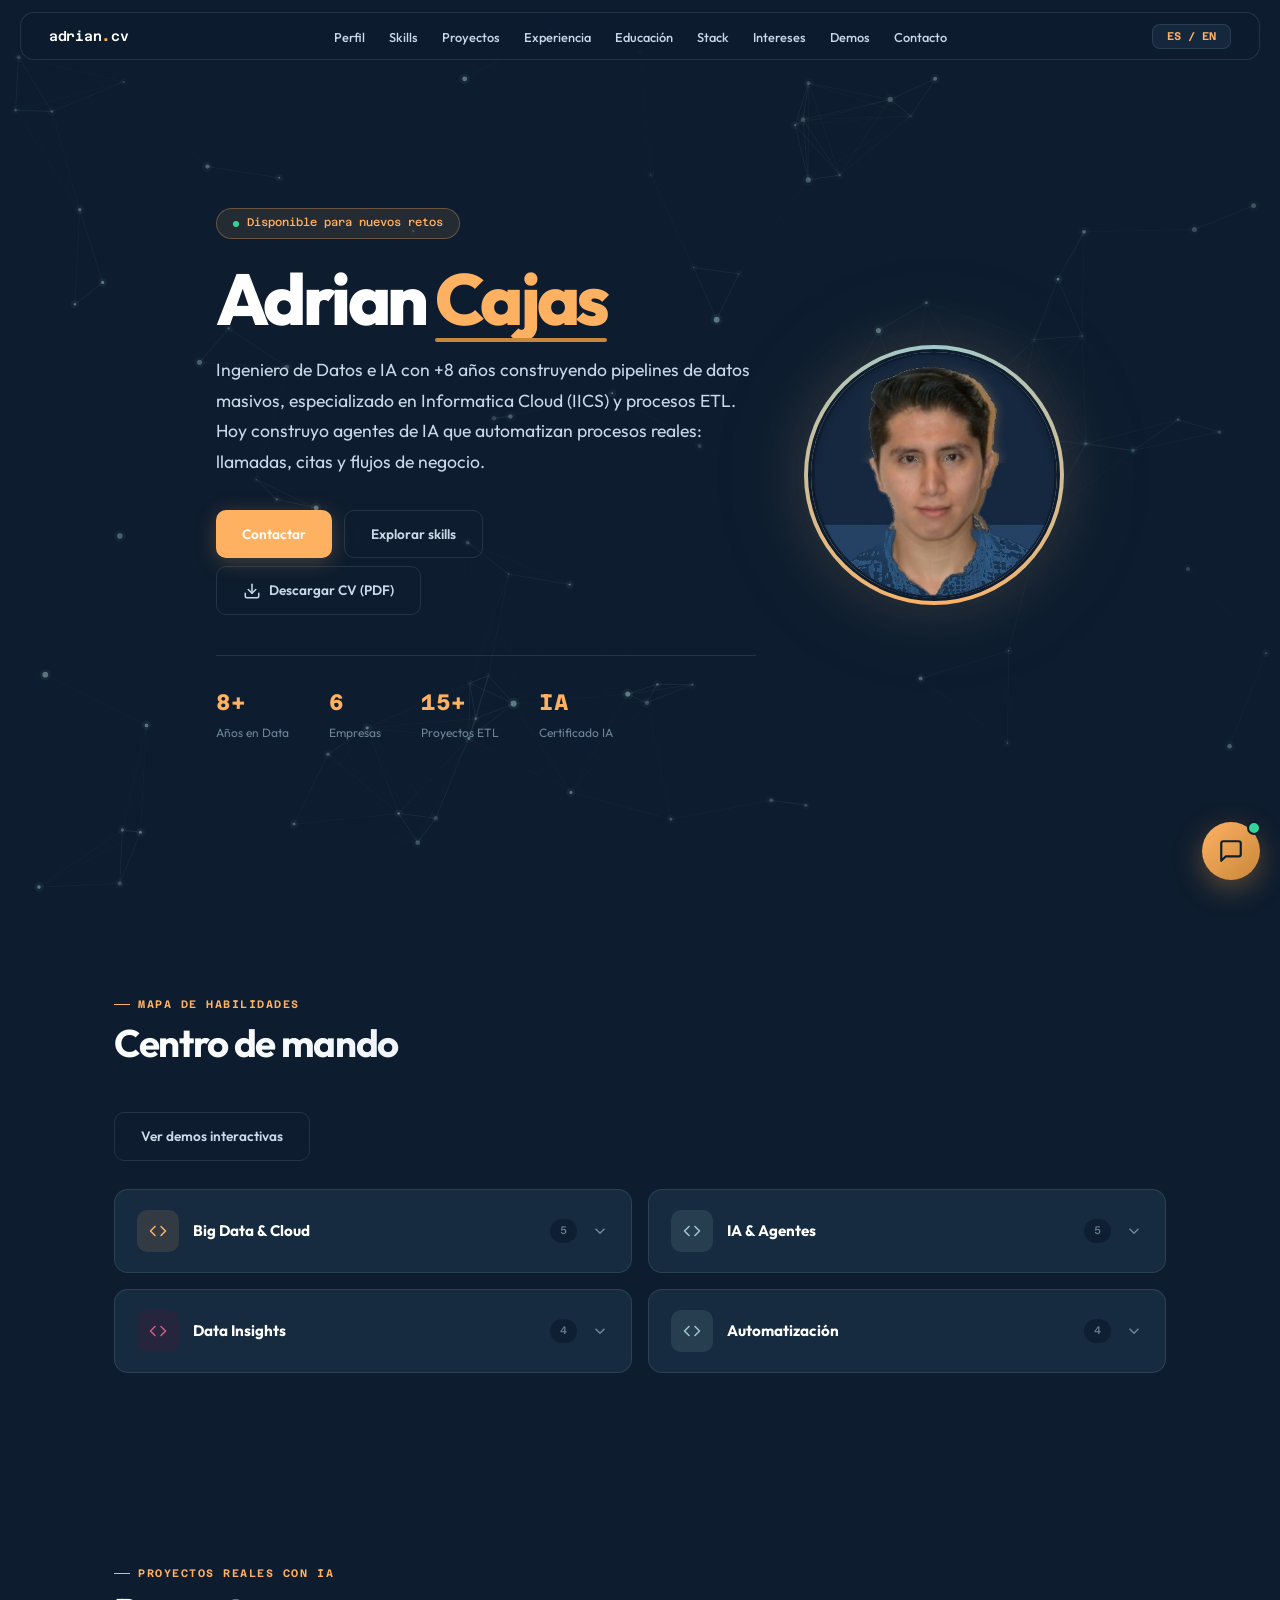
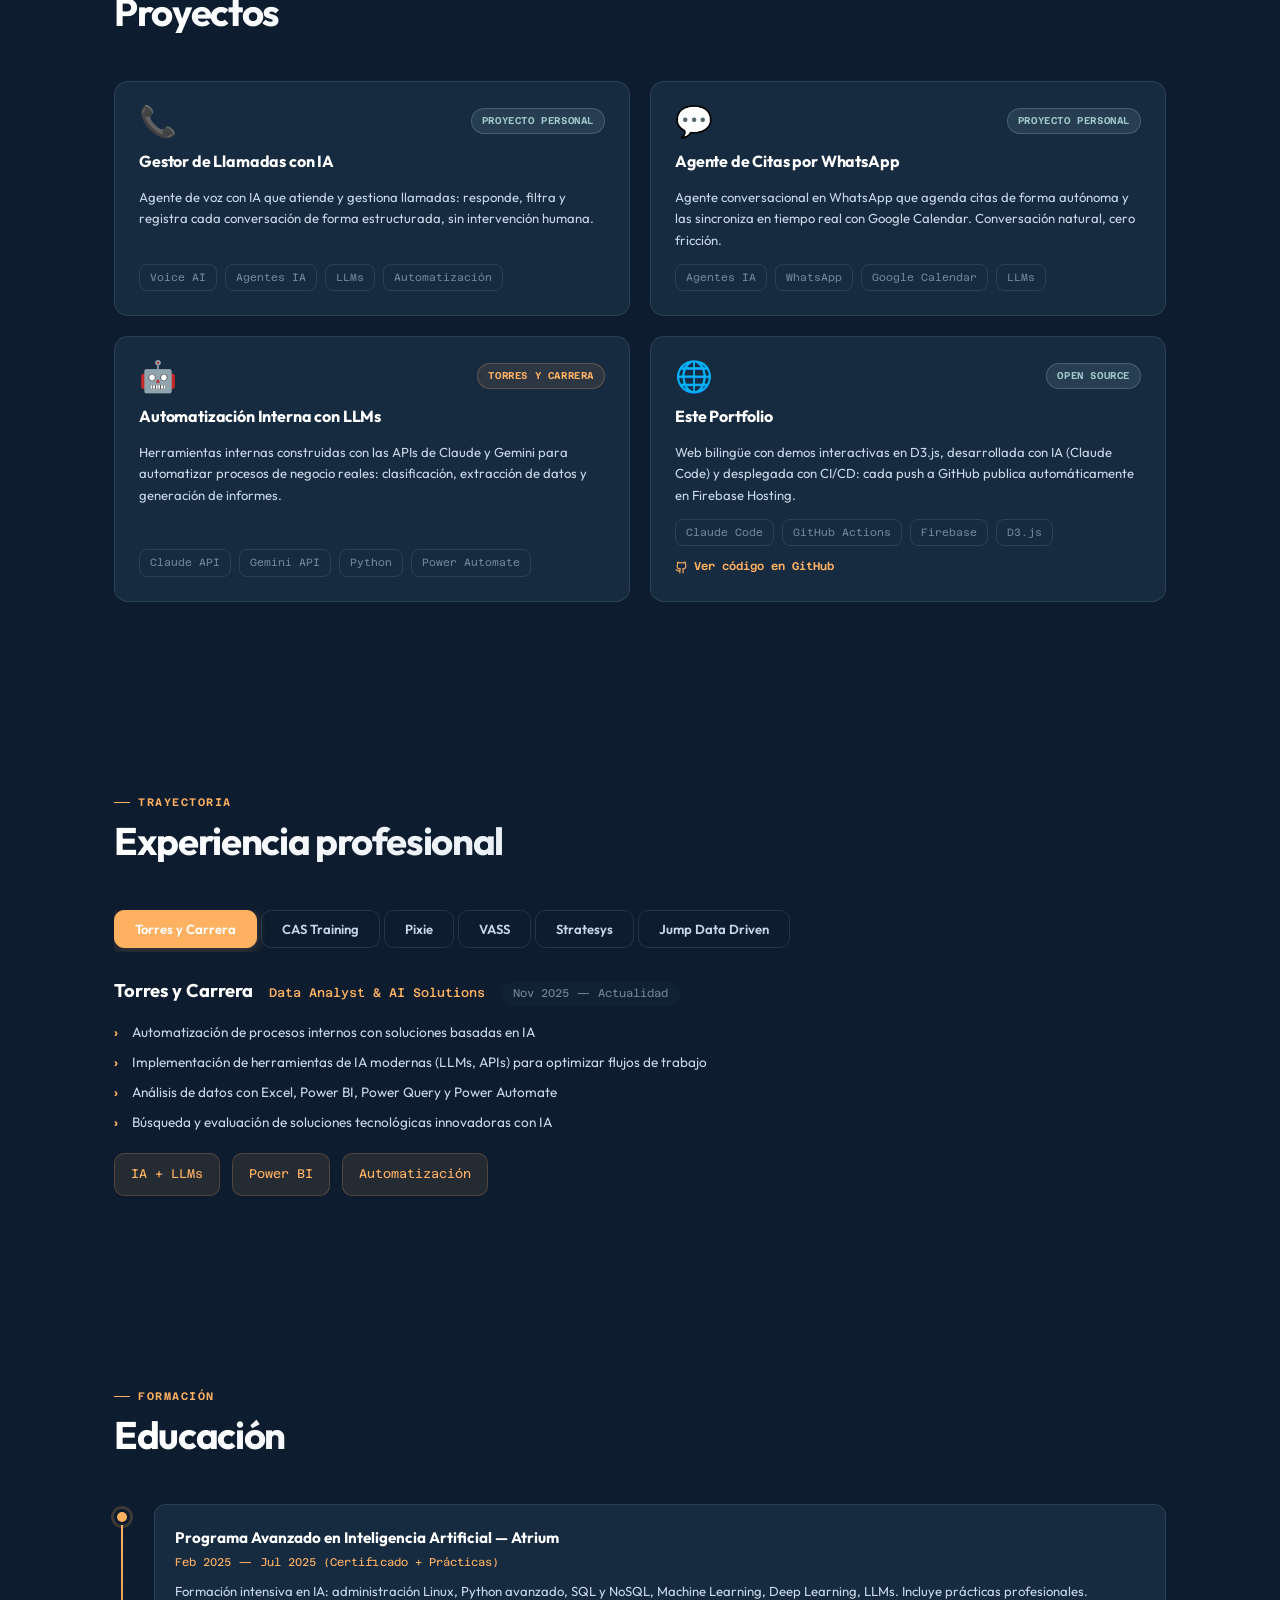
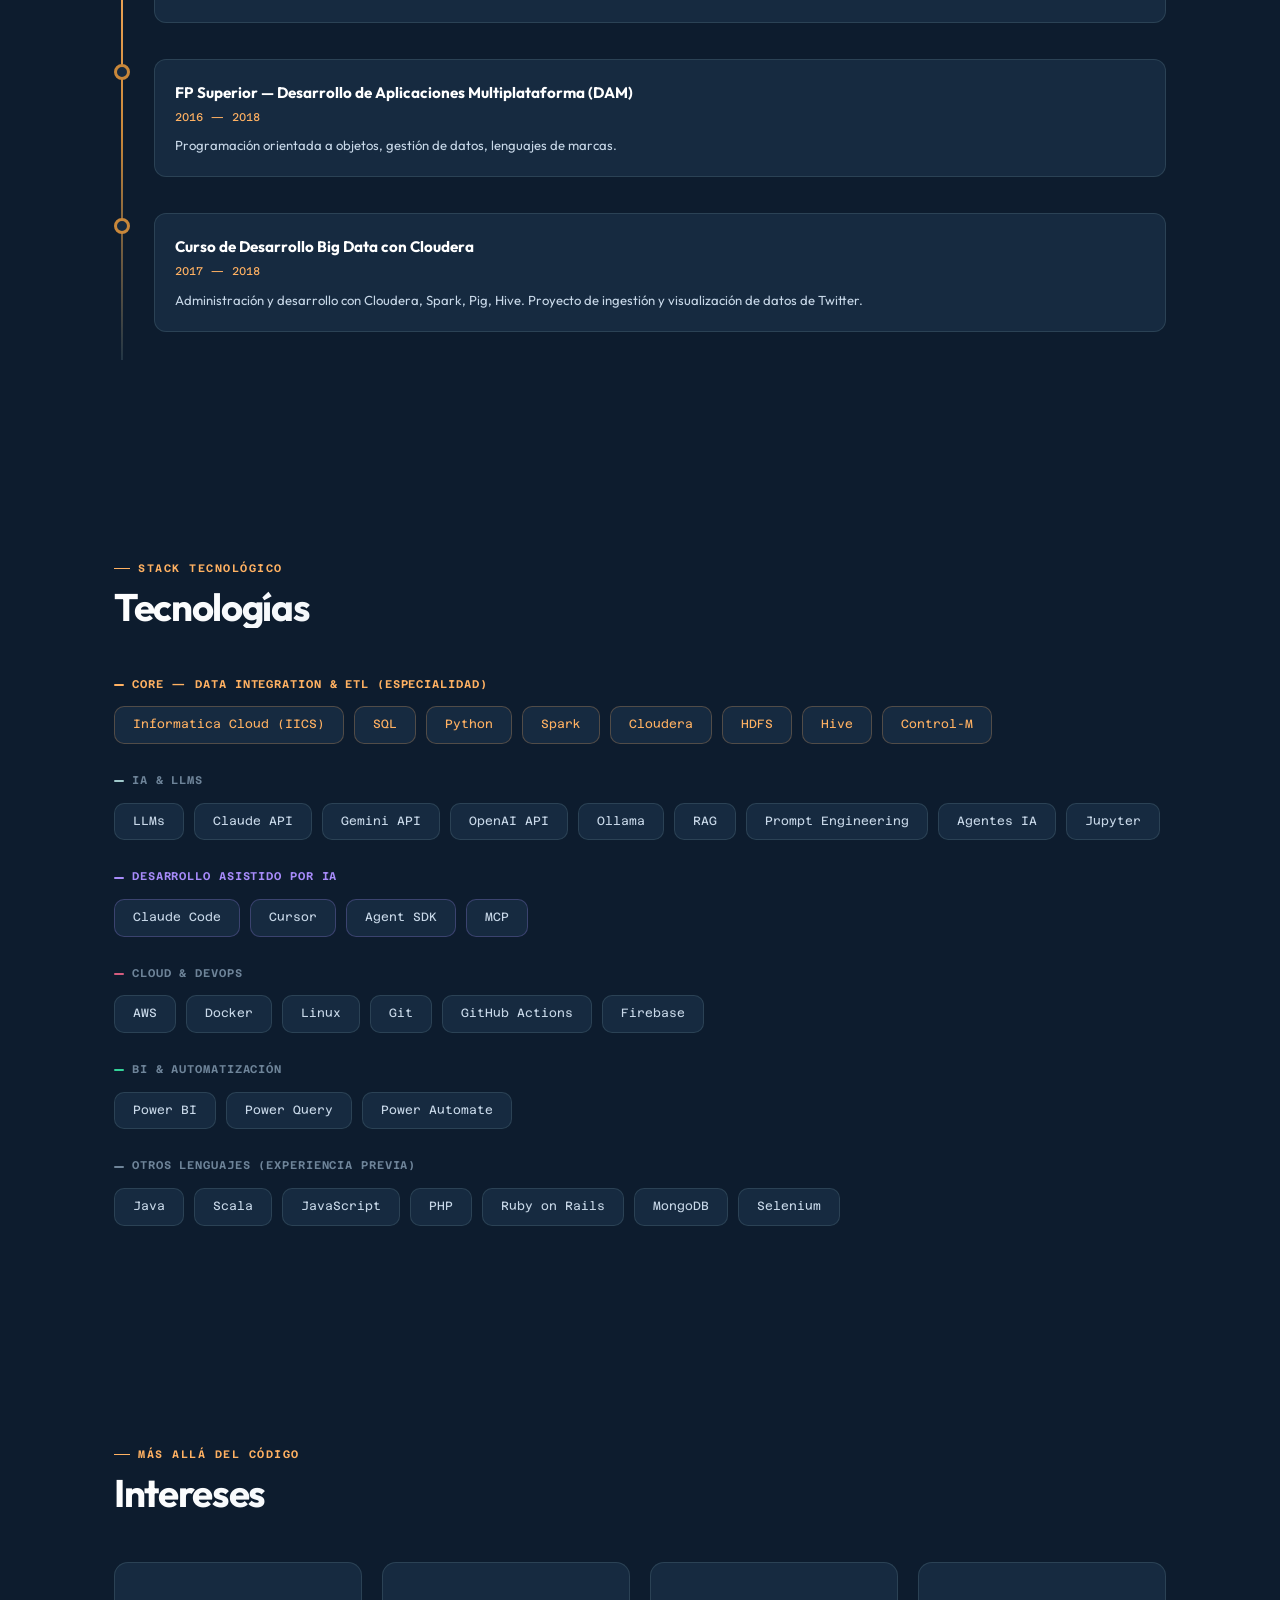
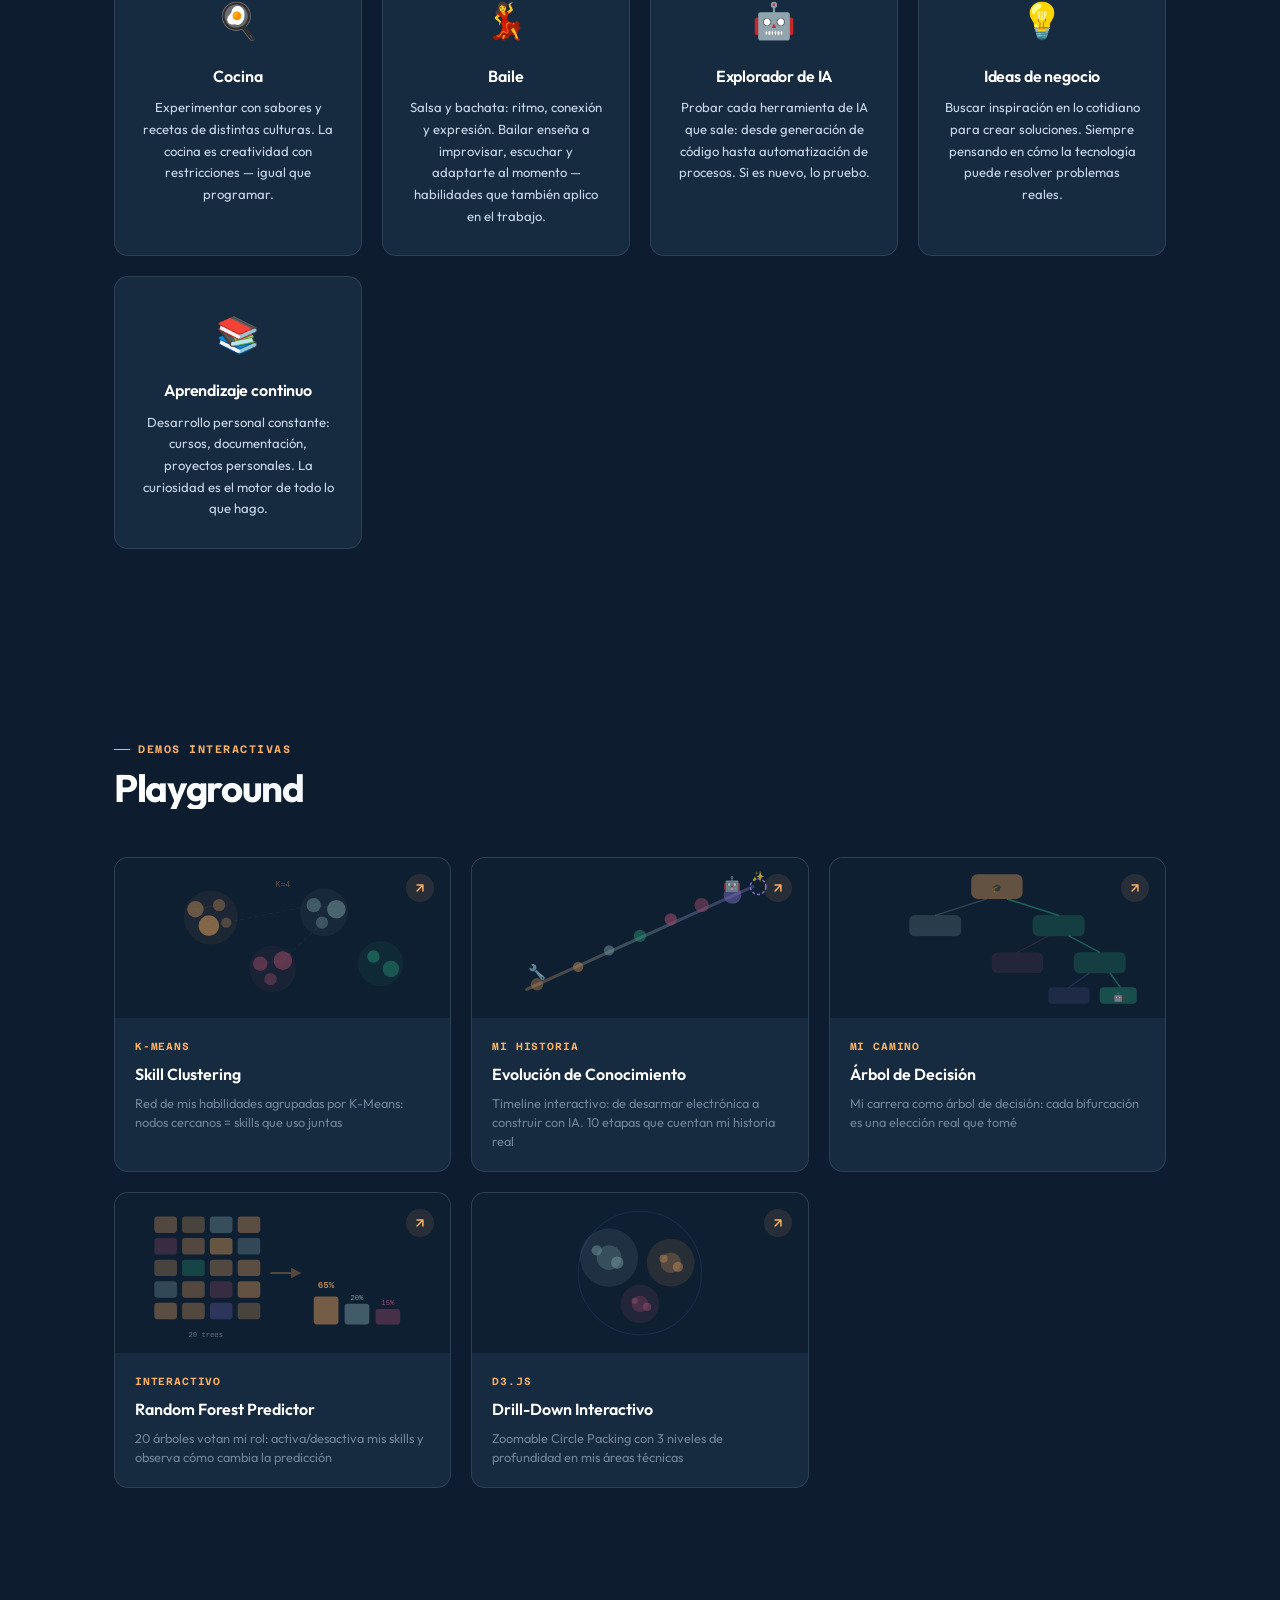
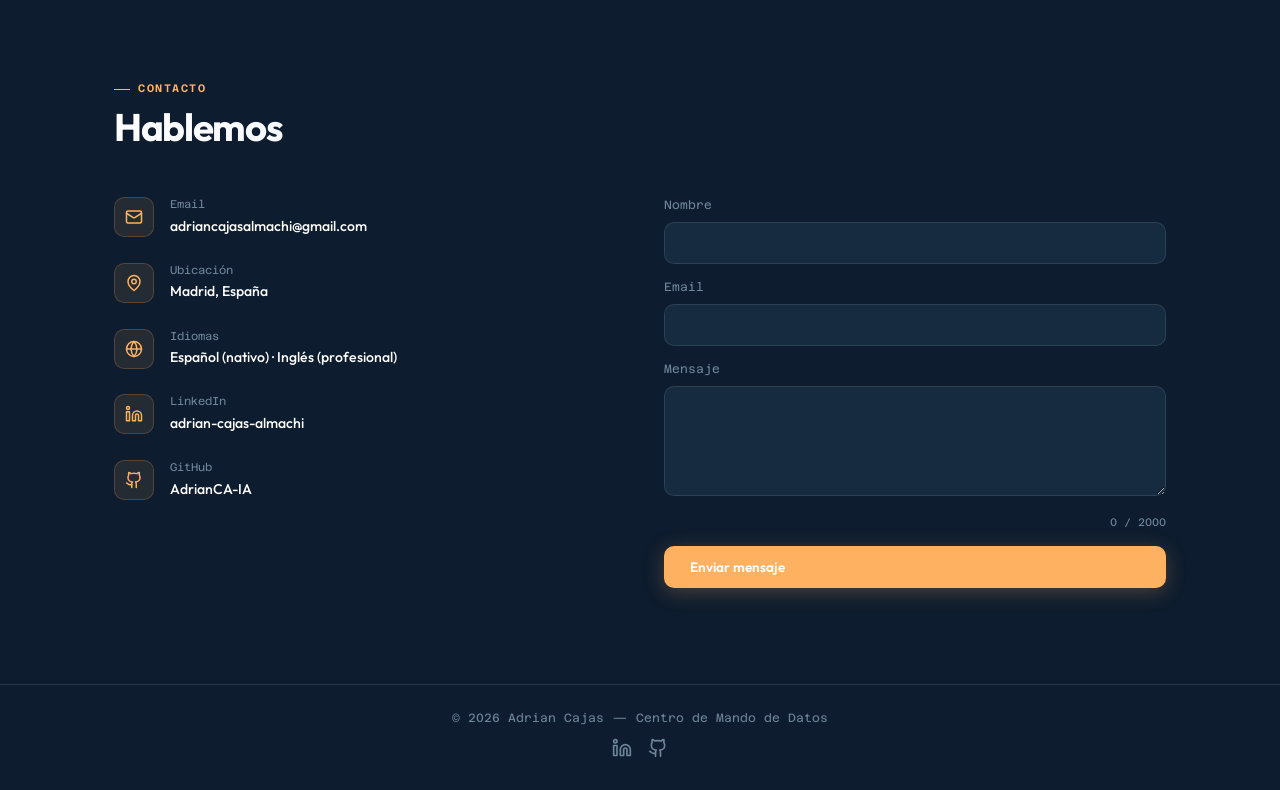
==== commit e3d9c3f8: "feat(agent): Phase 2 — LangGraph graph with demo handoff Turn the agent into a real LangGraph graph " ====
--- a/index.html
+++ b/index.html
@@ -38,7 +38,7 @@
 
 <!-- Styles -->
 <link rel="stylesheet" href="styles.css">
-<link rel="stylesheet" href="assets/chat-widget/widget.css">
+<link rel="stylesheet" href="assets/chat-widget/widget.css?v=2">
 
 <!-- JSON-LD -->
 <script type="application/ld+json">
@@ -512,6 +512,6 @@
 </button>
 
 <script src="app.js" defer></script>
-<script src="assets/chat-widget/widget.js" defer></script>
+<script src="assets/chat-widget/widget.js?v=2" defer></script>
 </body>
 </html>
--- a/assets/chat-widget/widget.css
+++ b/assets/chat-widget/widget.css
@@ -93,6 +93,19 @@
 .acw-msg a { color: var(--teal, #A0C9CB); }
 .acw-msg.user a { color: #0d1c2e; text-decoration: underline; }
 
+/* Botones de handoff (demo por Telegram/WhatsApp) */
+.acw-actions { display: flex; flex-wrap: wrap; gap: 8px; align-self: flex-start; }
+.acw-action-btn {
+  display: inline-flex; align-items: center; gap: 7px;
+  padding: 9px 13px; border-radius: 12px;
+  font-size: 13px; font-weight: 600; text-decoration: none; color: #fff;
+  transition: transform .15s var(--ease, ease), box-shadow .15s;
+}
+.acw-action-btn svg { width: 16px; height: 16px; }
+.acw-action-btn.tg { background: linear-gradient(135deg, #2AABEE, #229ED9); }
+.acw-action-btn.wa { background: linear-gradient(135deg, #25D366, #128C7E); }
+.acw-action-btn:hover { transform: translateY(-1px); box-shadow: 0 6px 16px rgba(0,0,0,.3); }
+
 .acw-typing {
   align-self: flex-start; background: var(--bg-card, #162a40);
   padding: 12px 14px; border-radius: 14px; display: flex; gap: 5px;
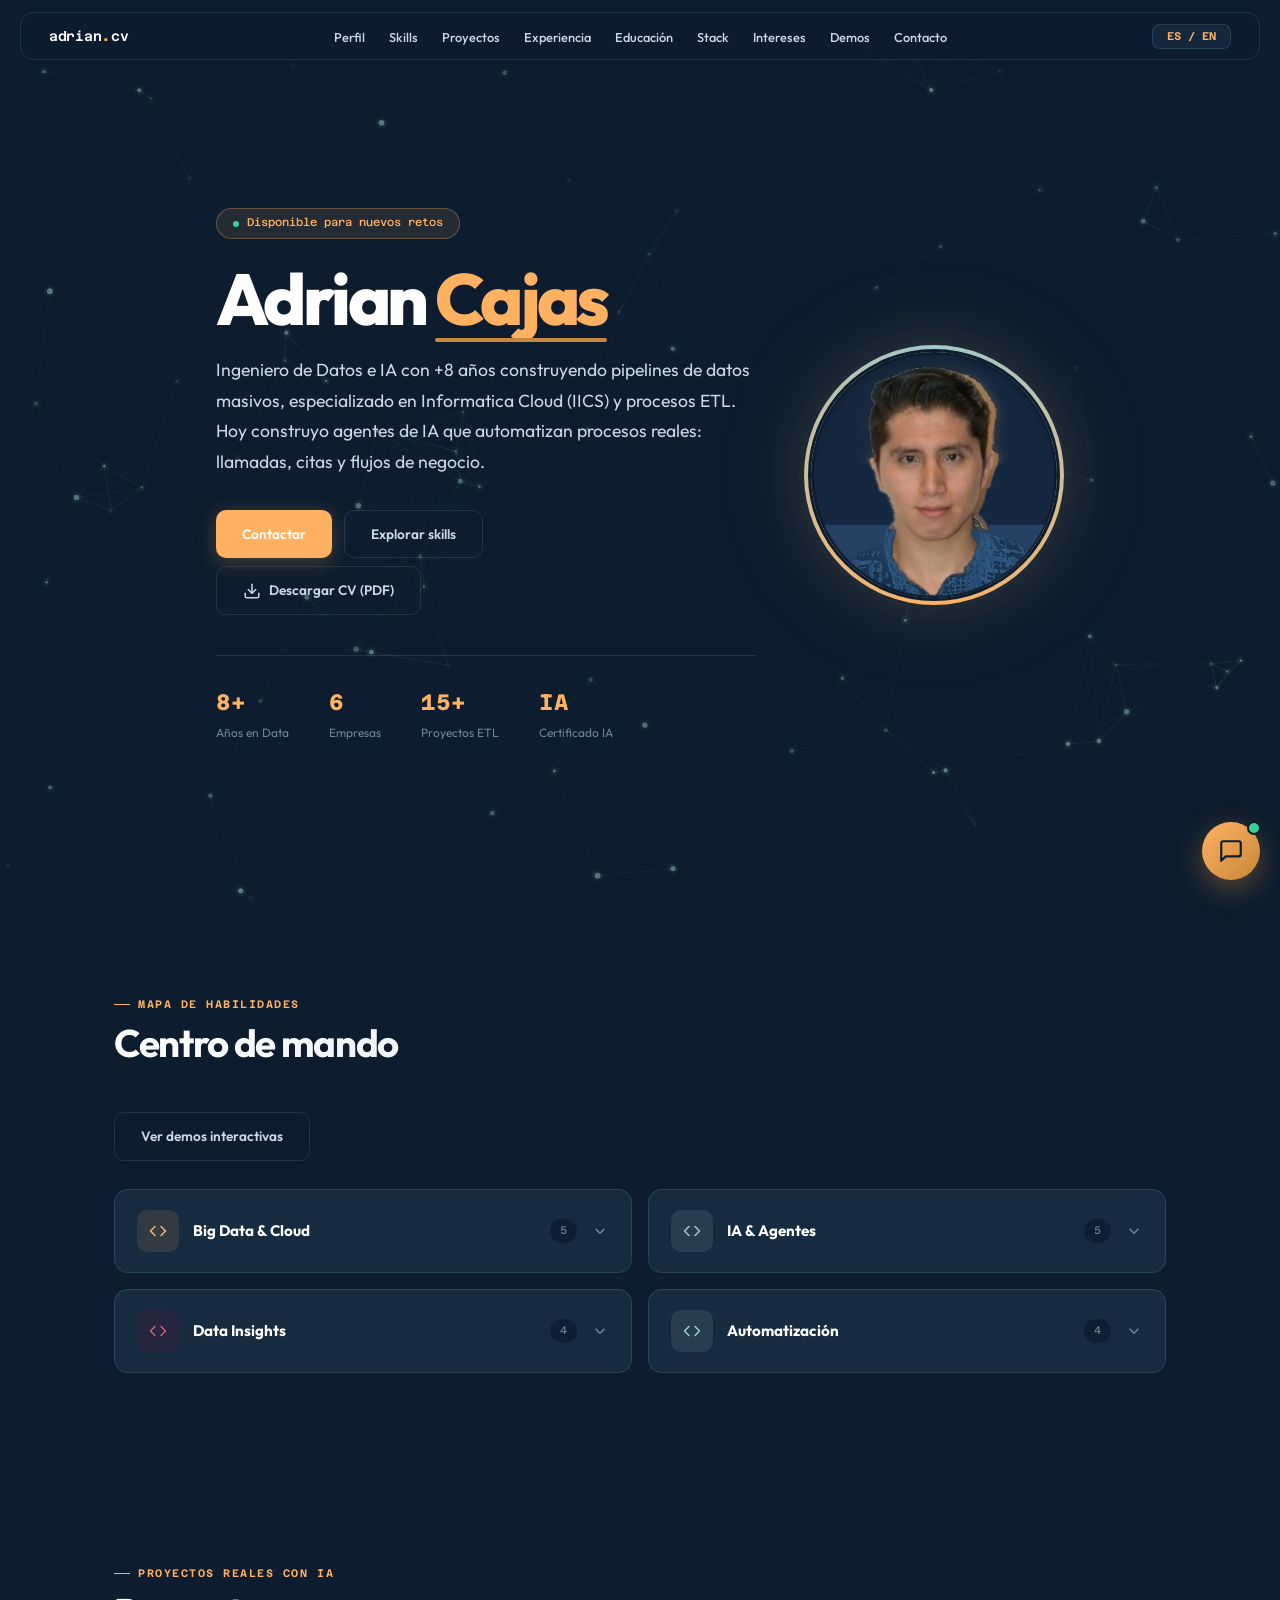
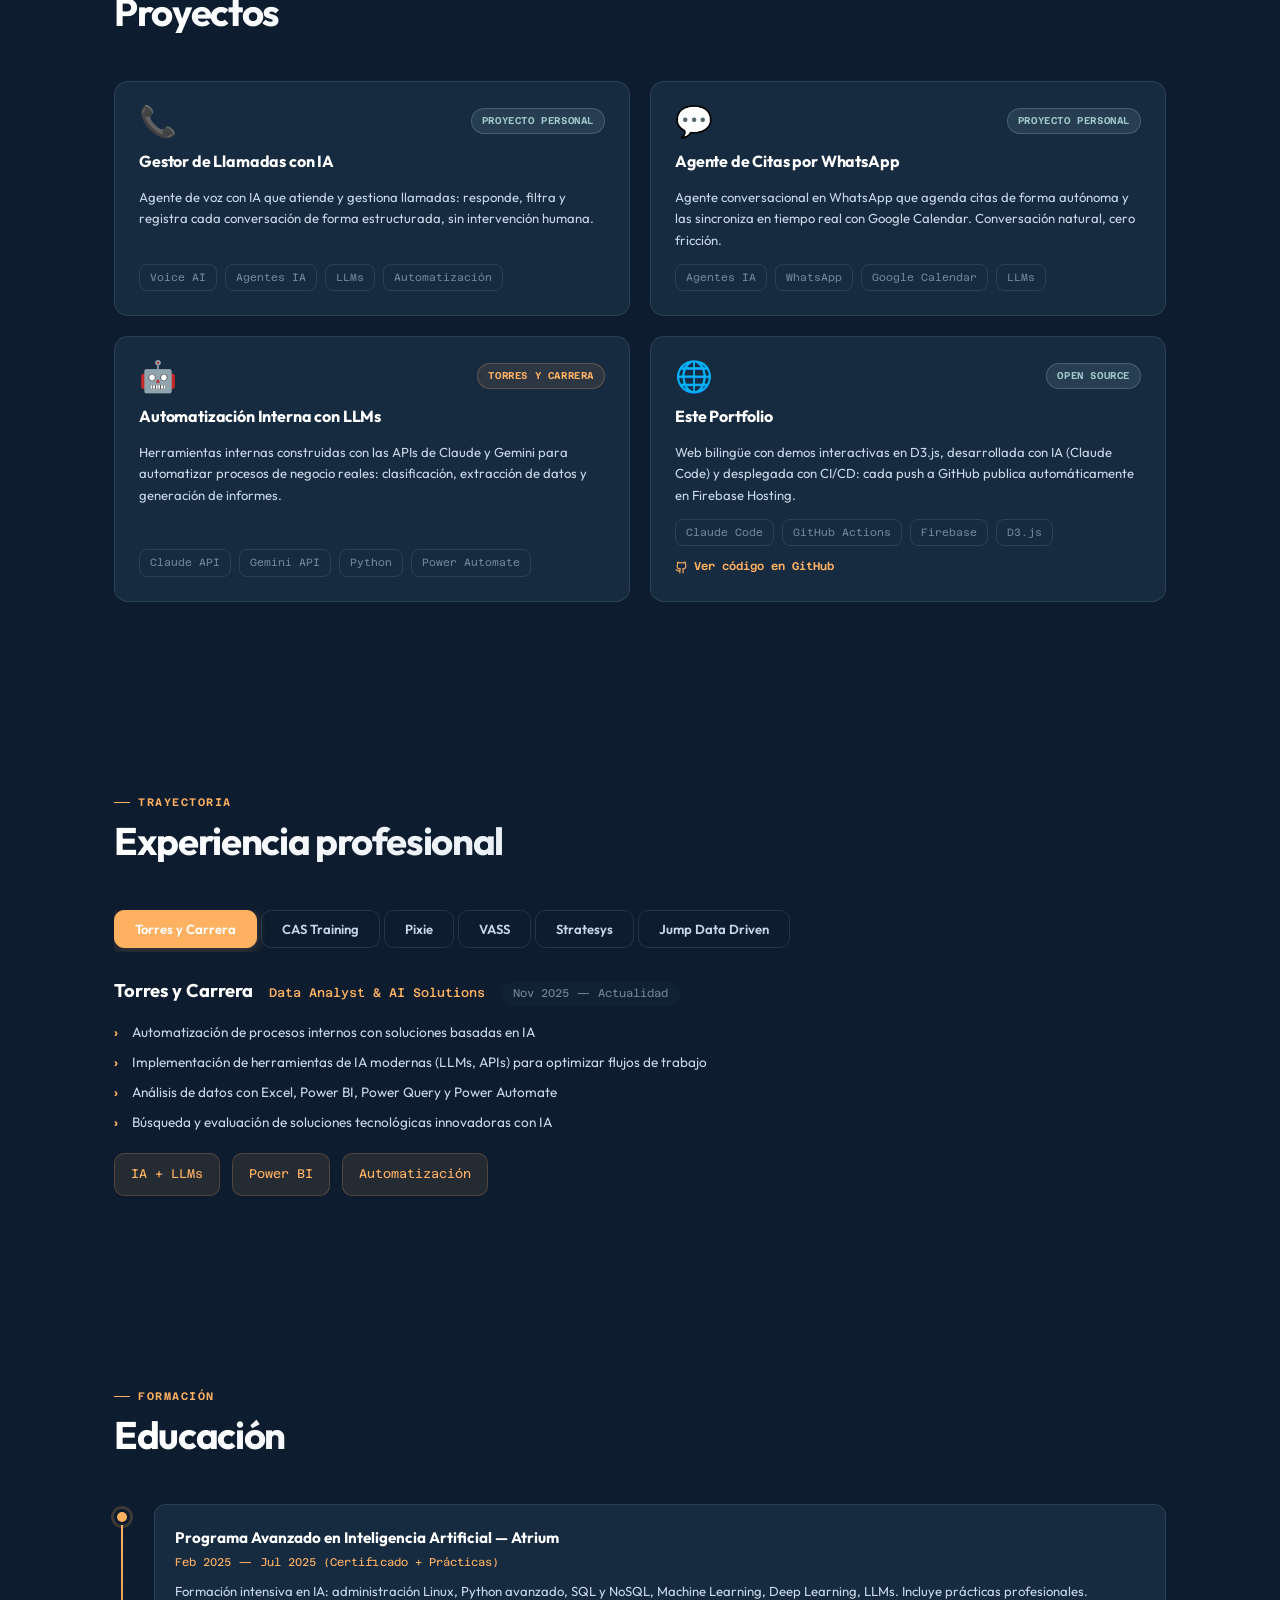
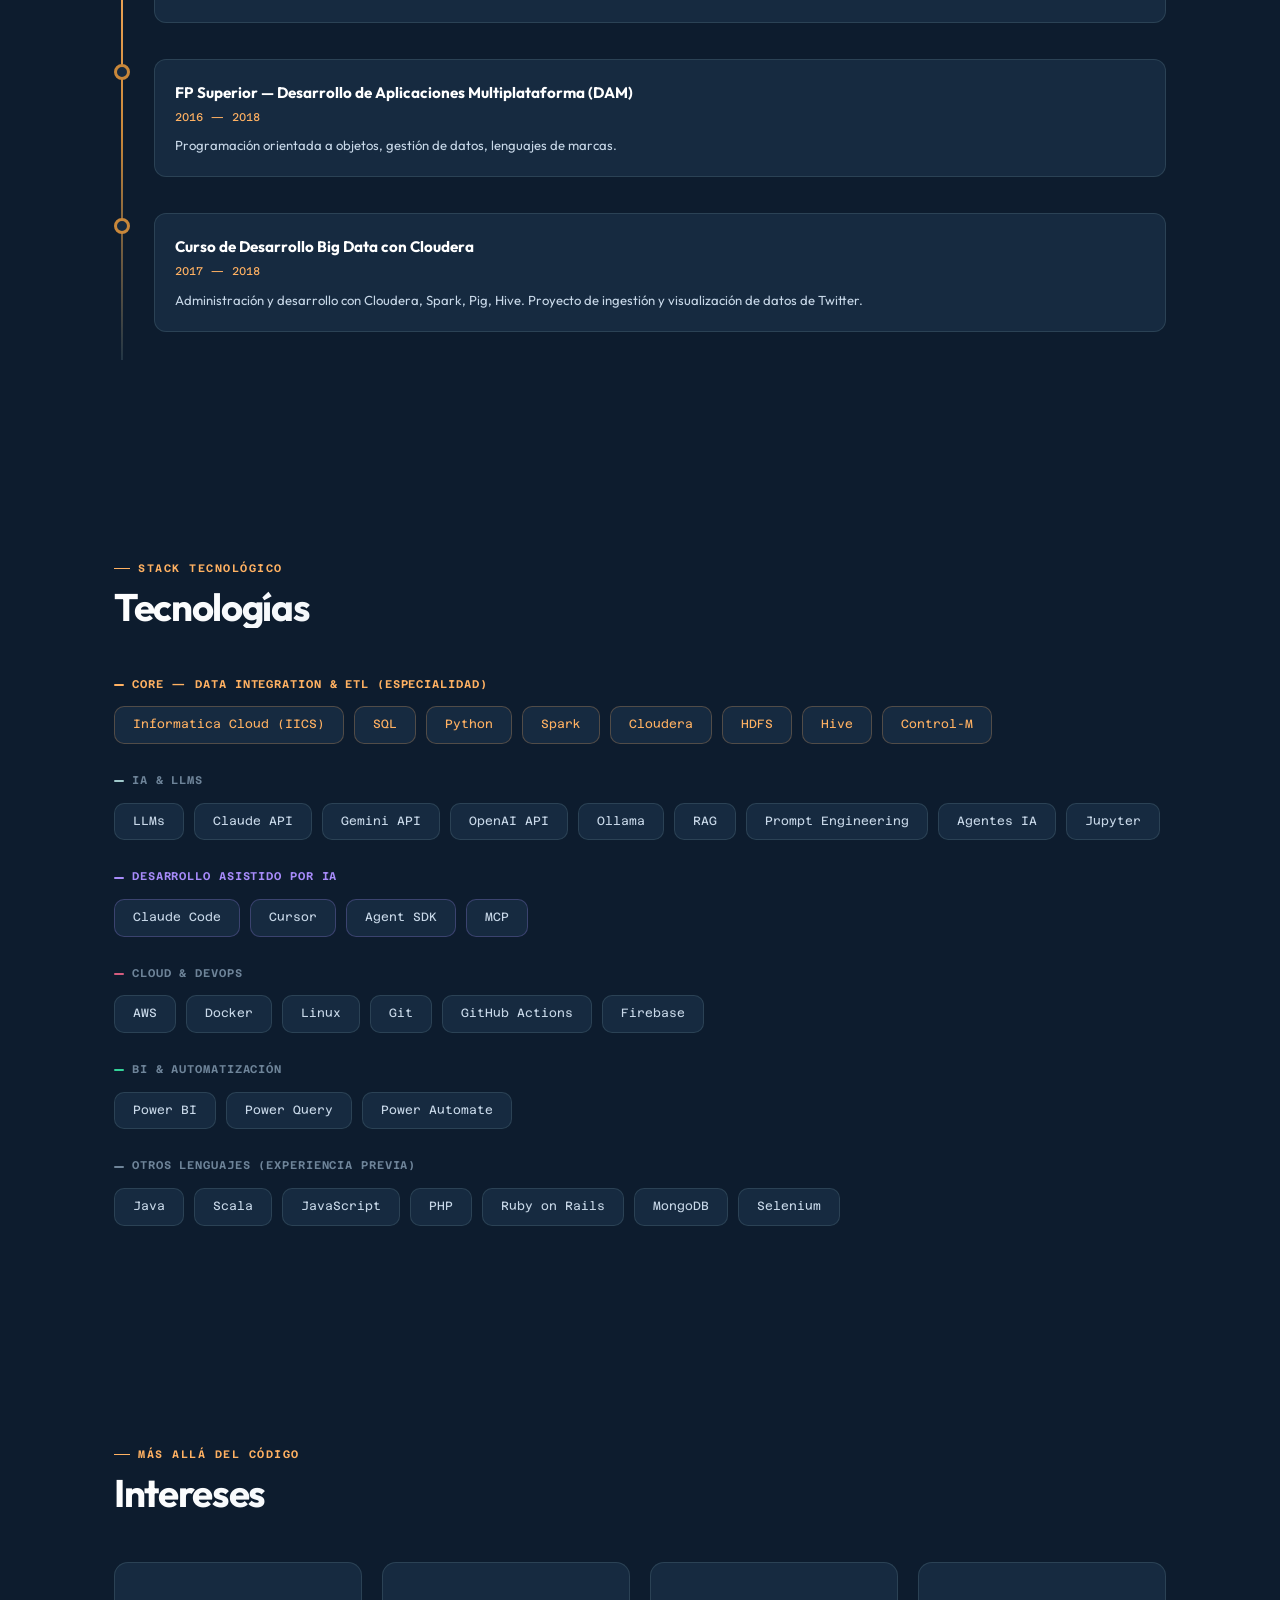
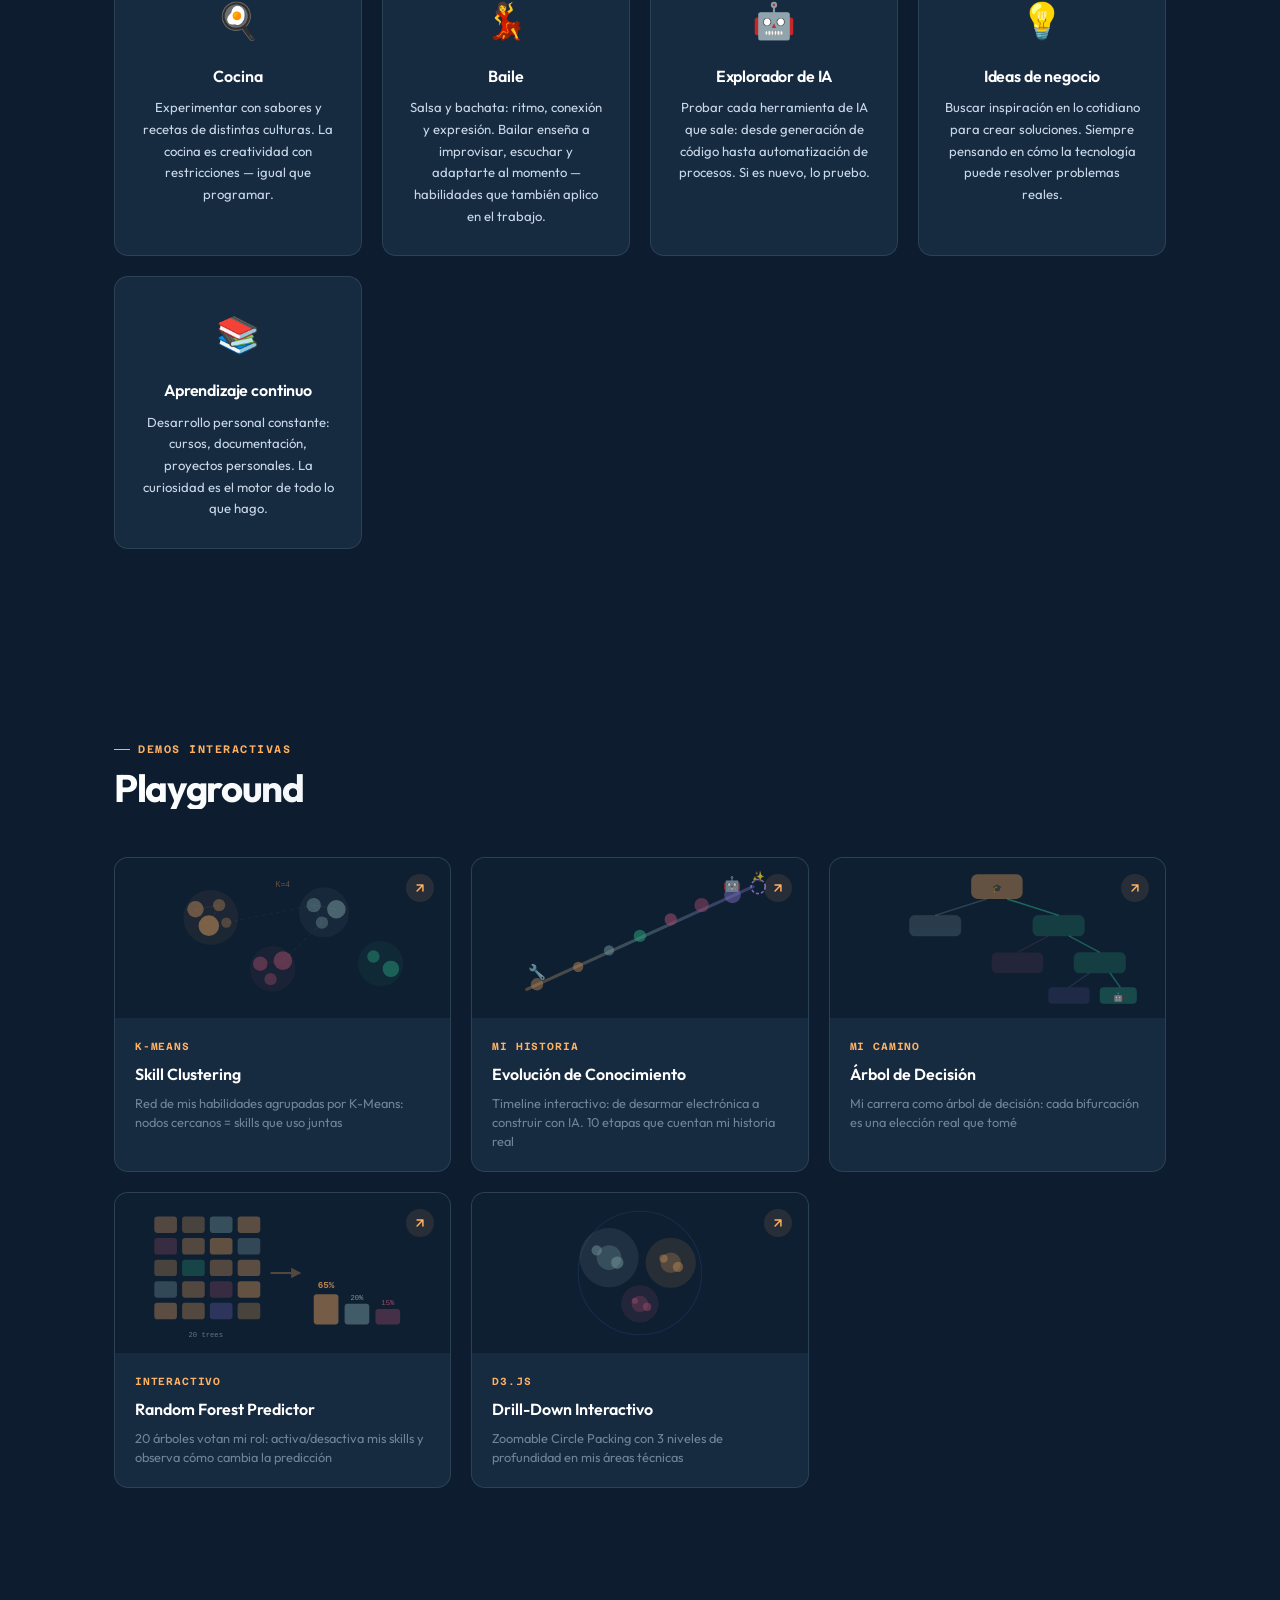
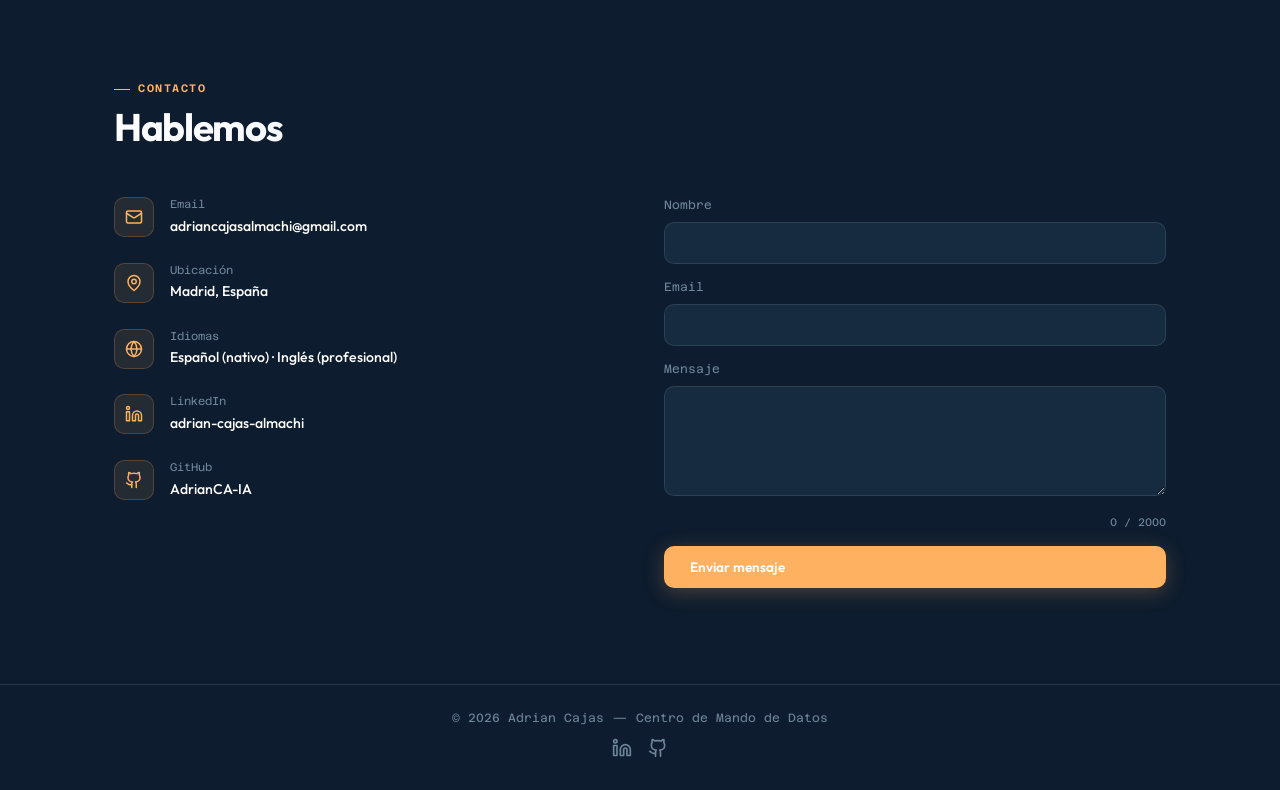
==== commit 160aa6e5: "feat(web): streaming responses (SSE) + reusable graph helpers - graph.py: expose the building blocks" ====
--- a/index.html
+++ b/index.html
@@ -38,7 +38,7 @@
 
 <!-- Styles -->
 <link rel="stylesheet" href="styles.css">
-<link rel="stylesheet" href="assets/chat-widget/widget.css?v=2">
+<link rel="stylesheet" href="assets/chat-widget/widget.css?v=3">
 
 <!-- JSON-LD -->
 <script type="application/ld+json">
@@ -512,6 +512,6 @@
 </button>
 
 <script src="app.js" defer></script>
-<script src="assets/chat-widget/widget.js?v=2" defer></script>
+<script src="assets/chat-widget/widget.js?v=3" defer></script>
 </body>
 </html>
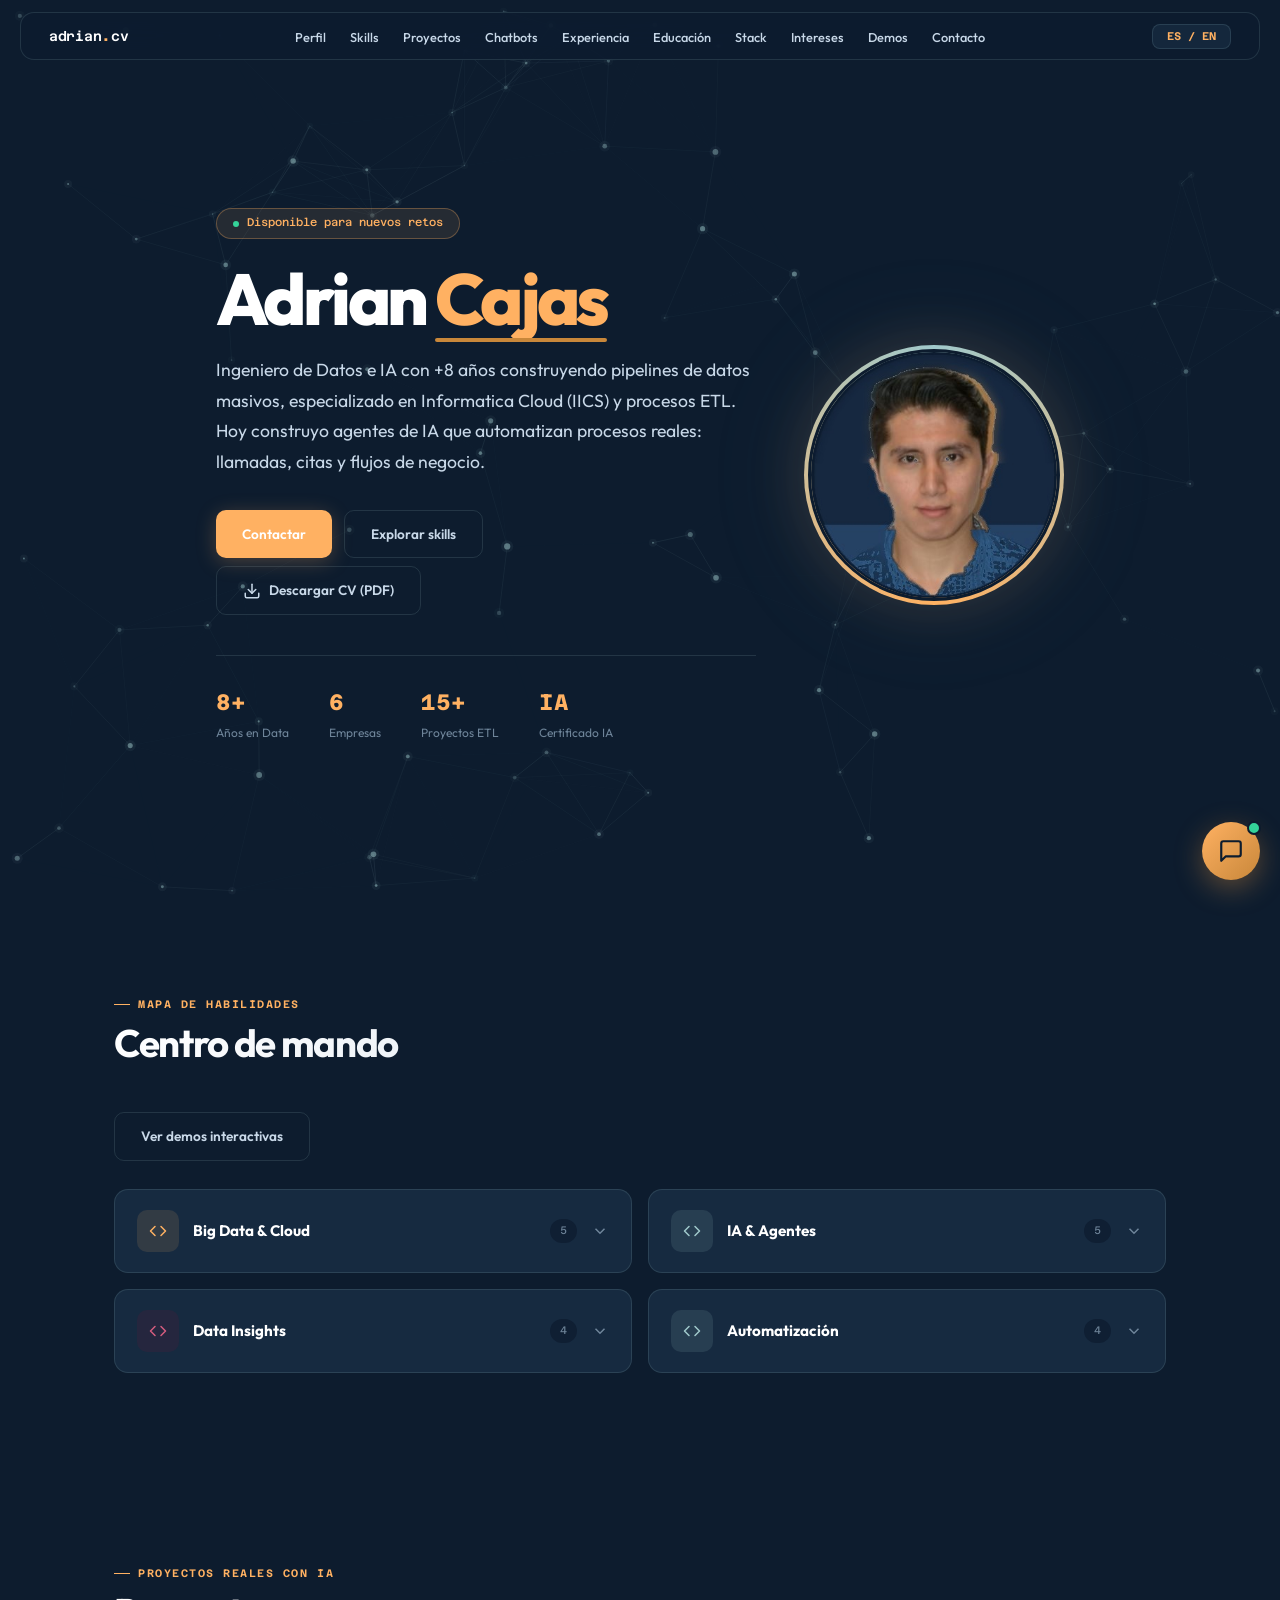
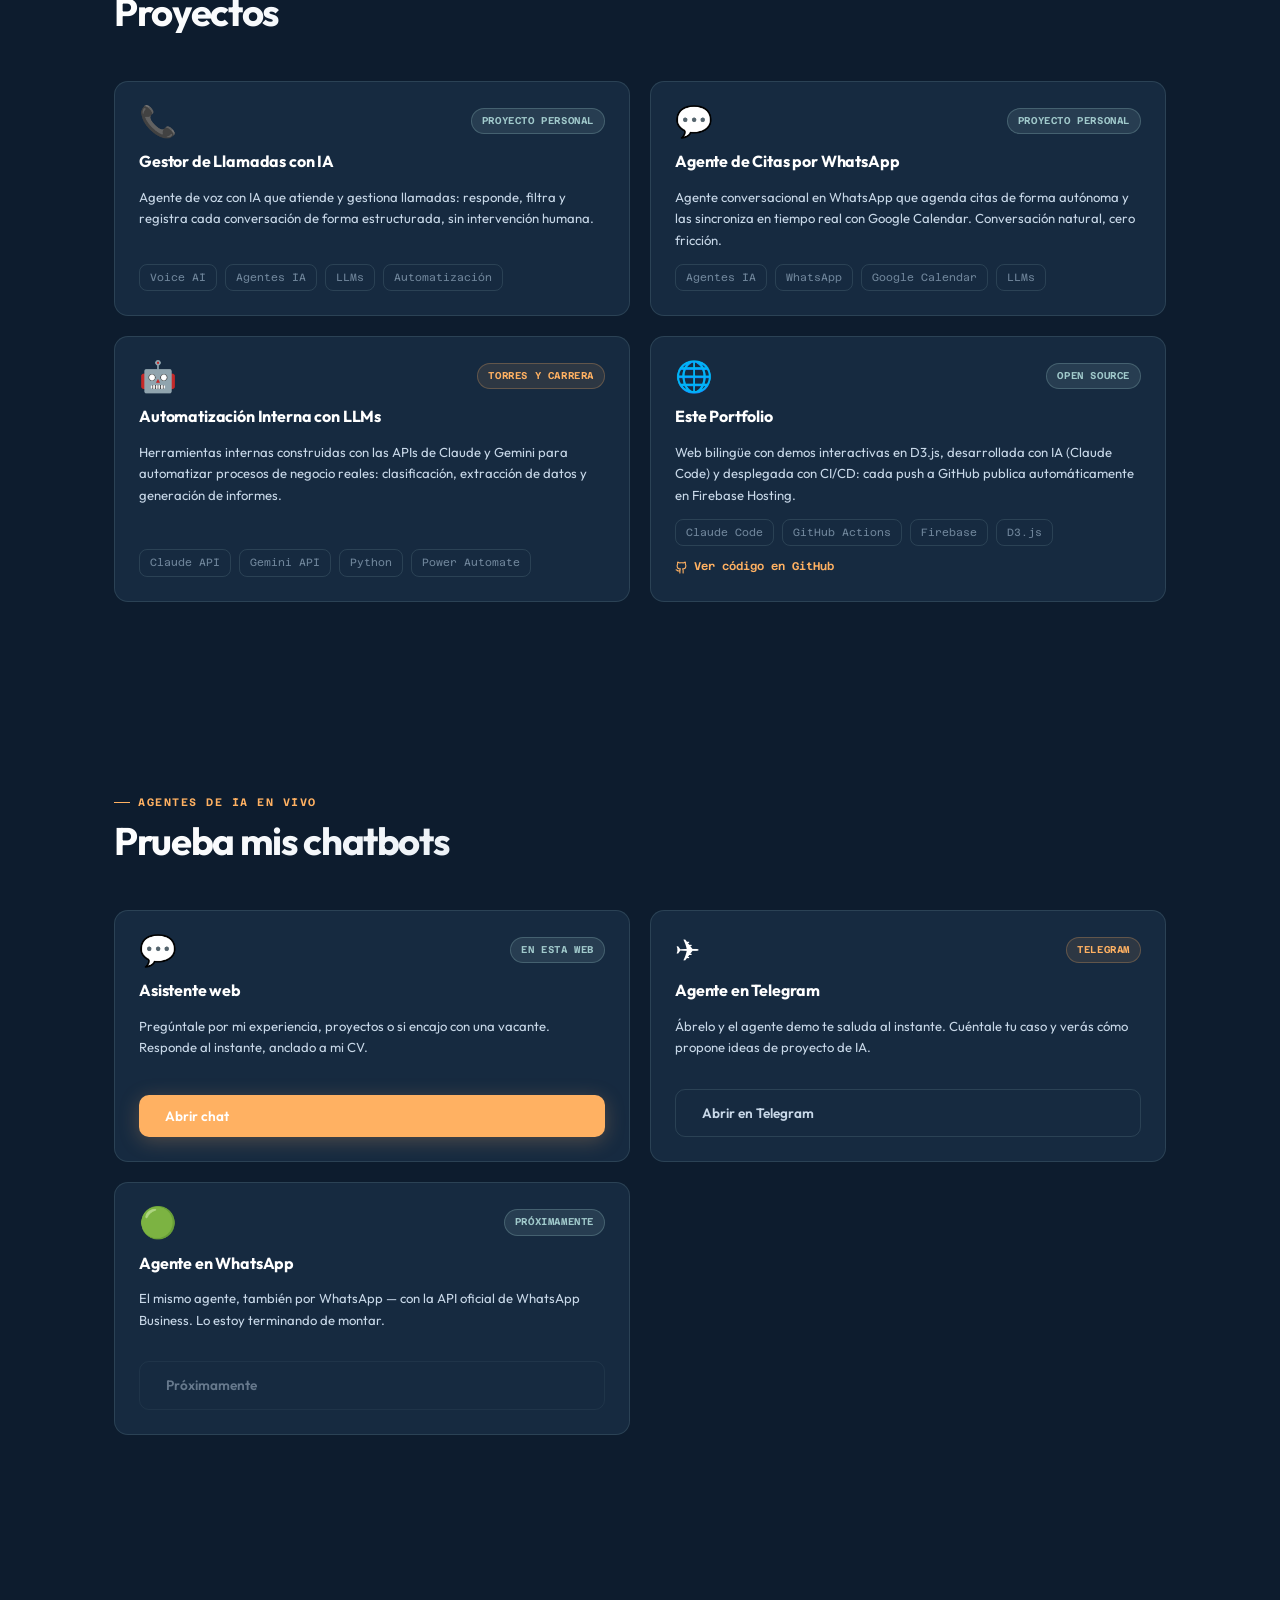
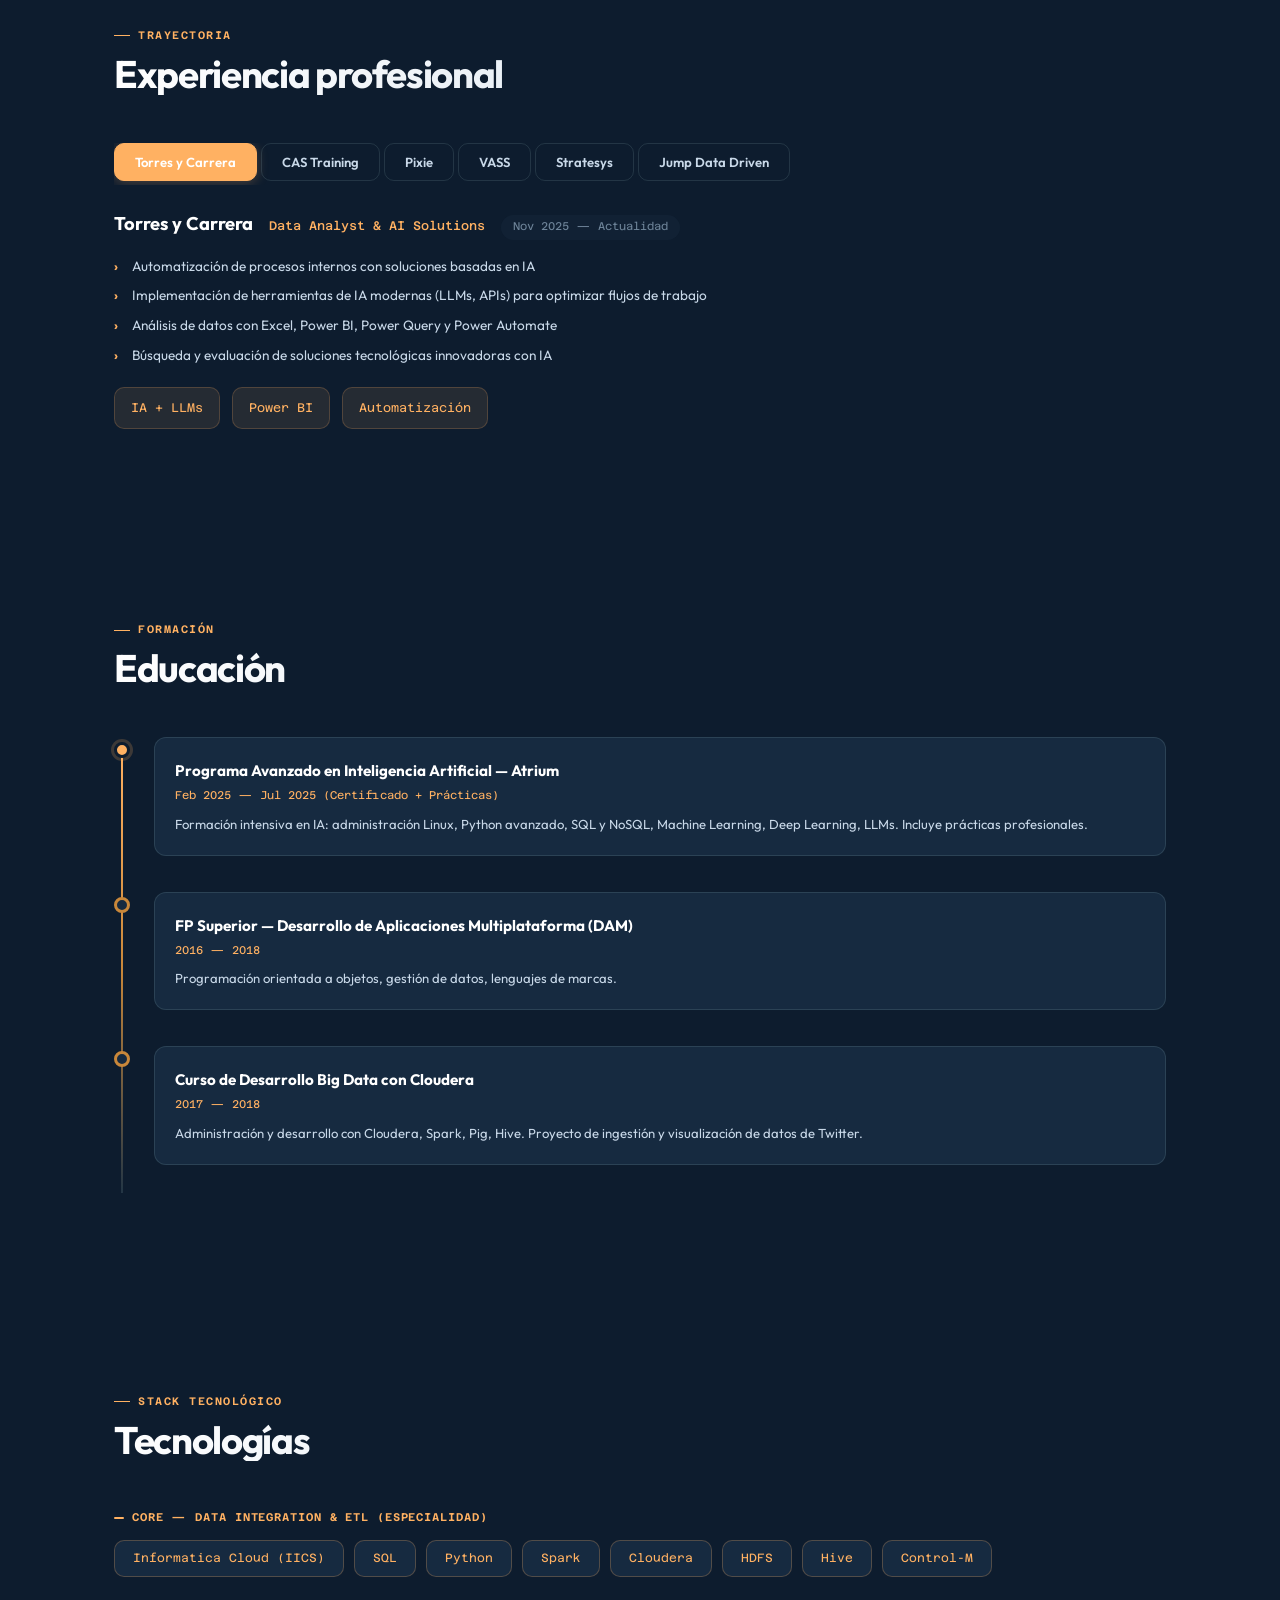
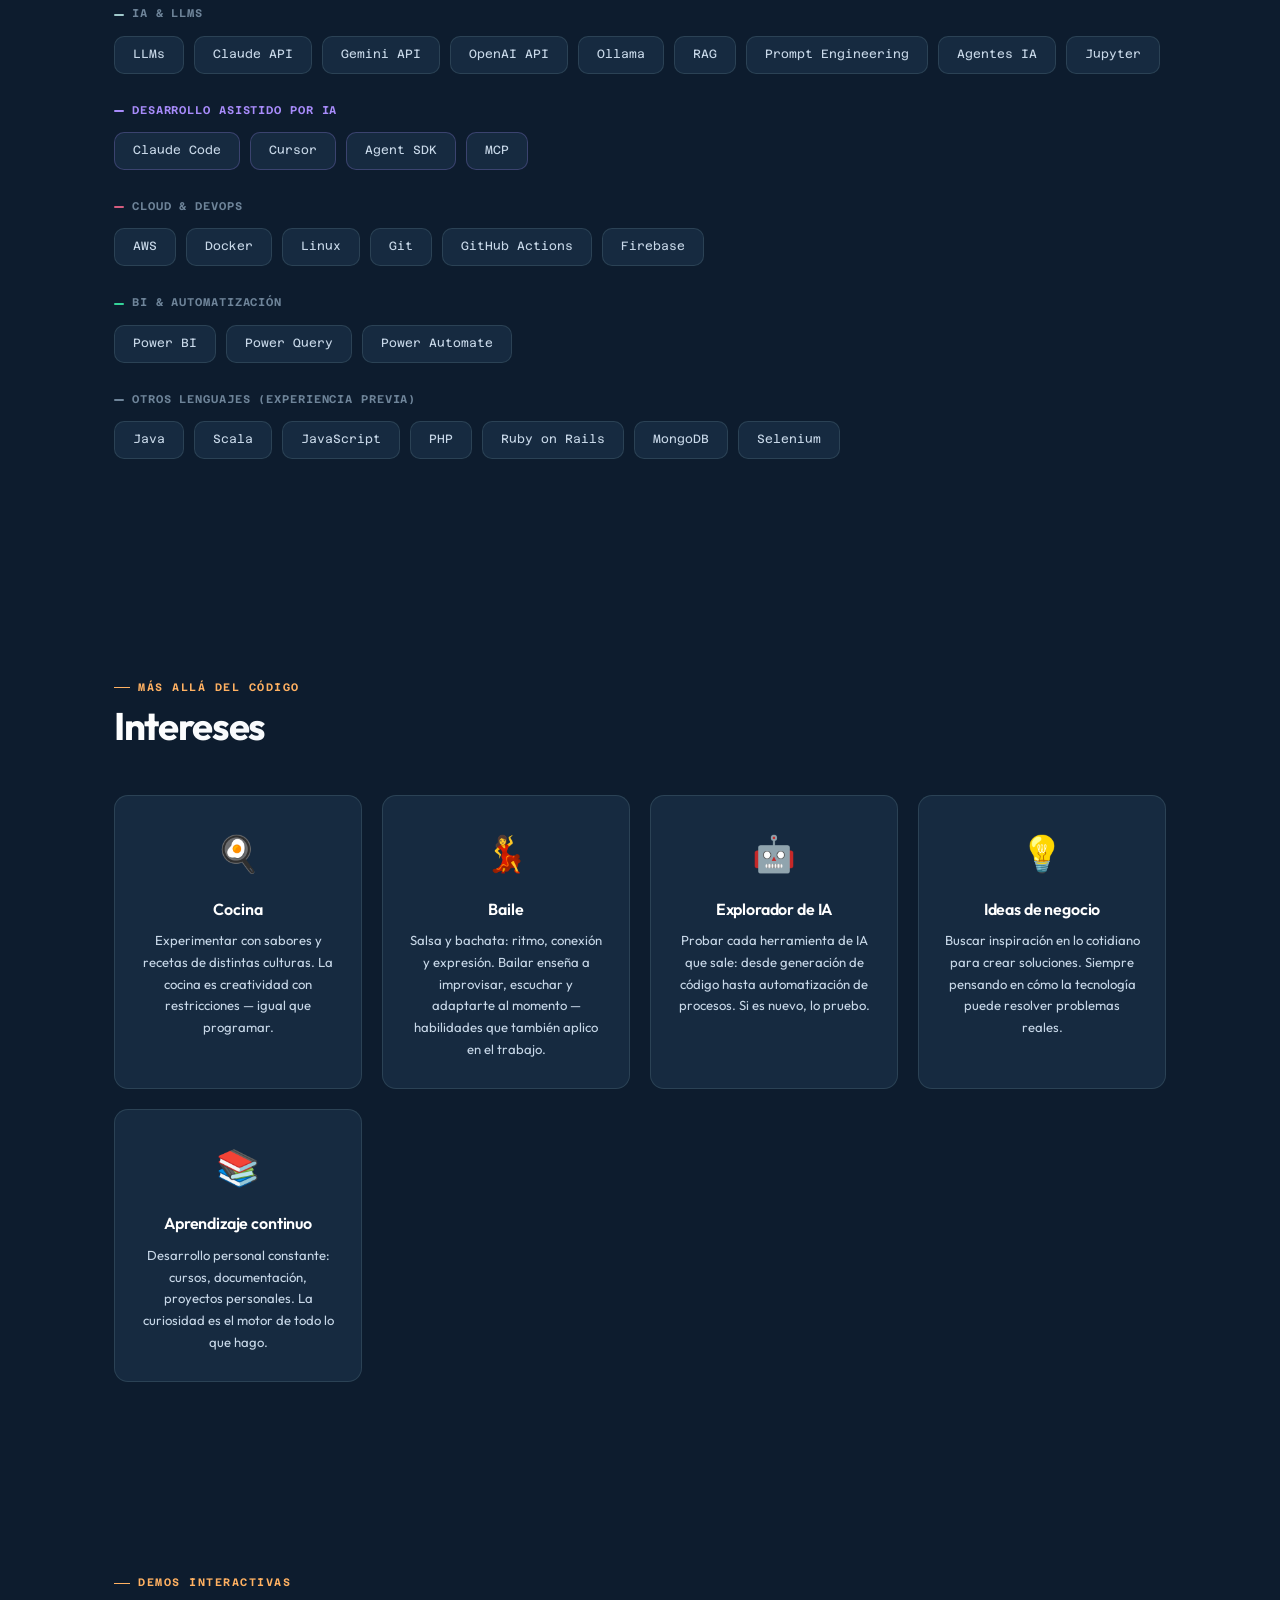
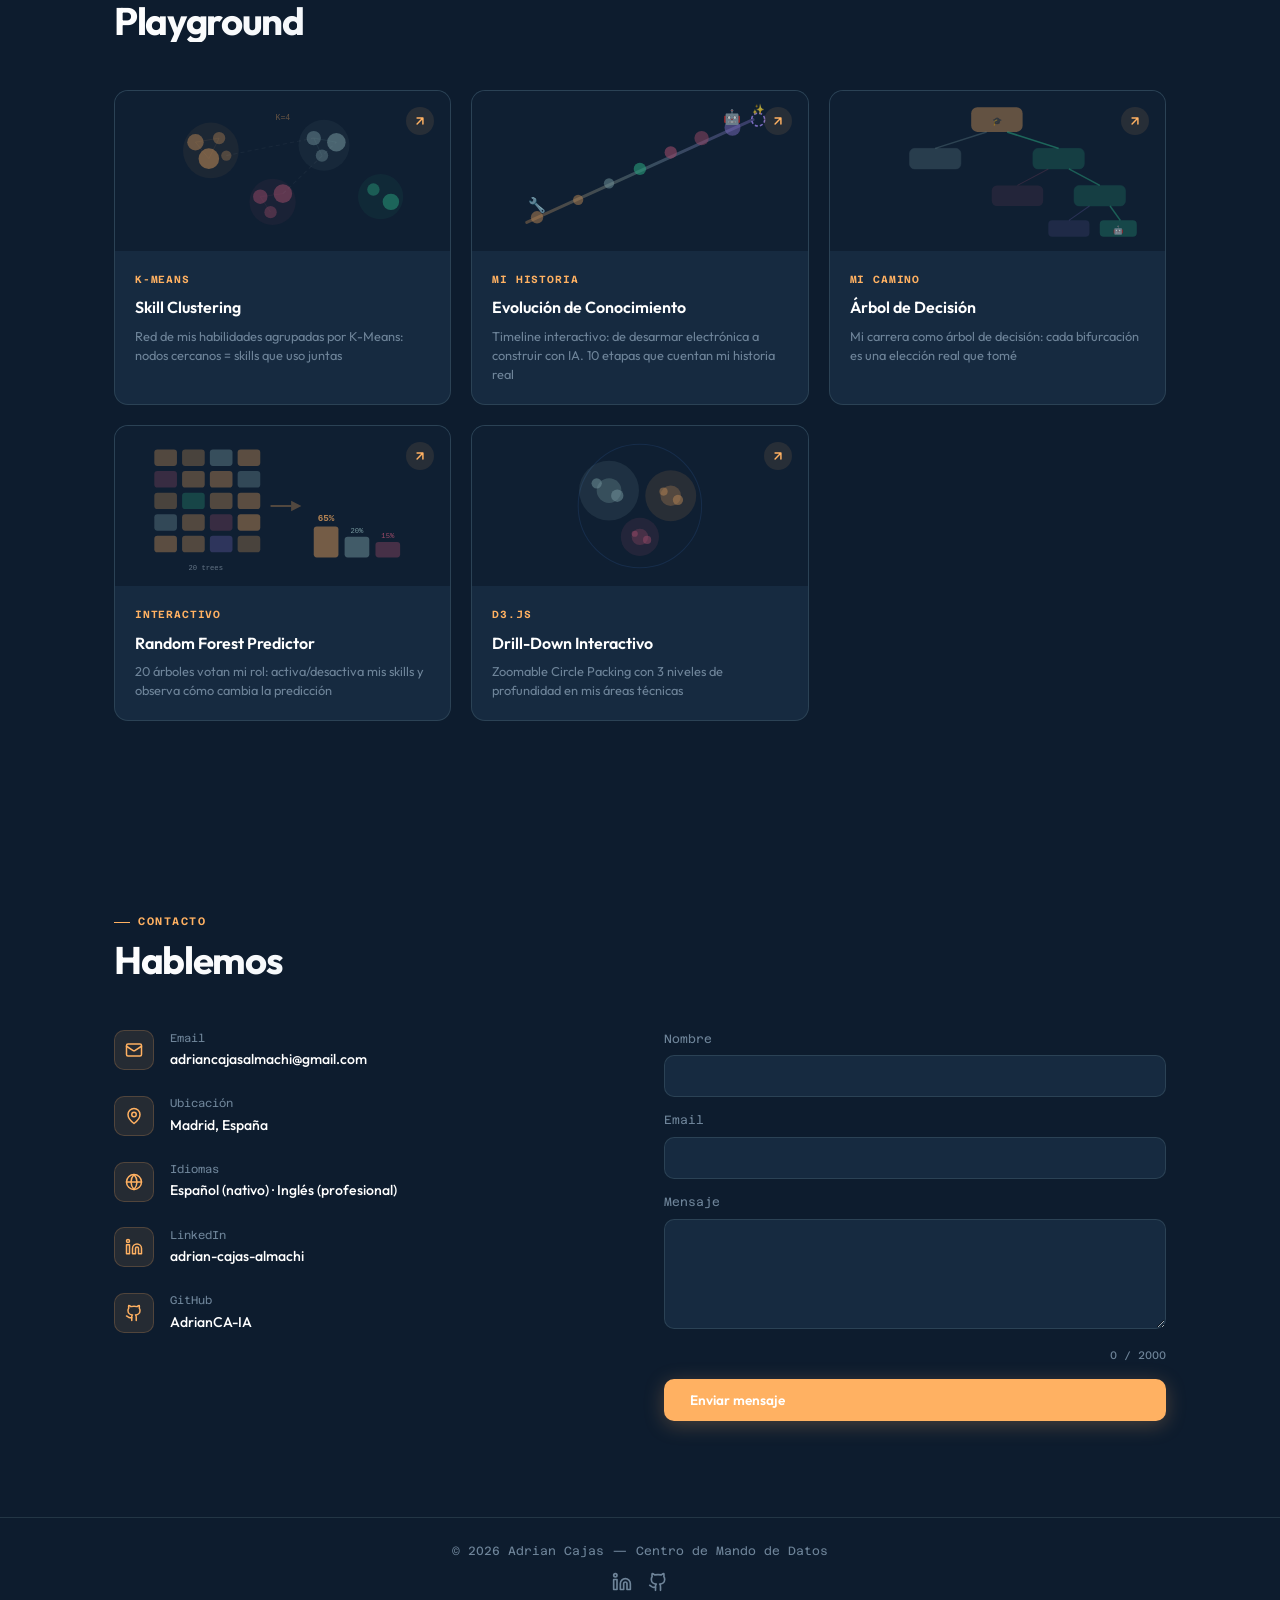
==== commit 7d53c050: "feat(web): add "Prueba mis chatbots" section + nav link New discoverable section (#agents) with thre" ====
--- a/index.html
+++ b/index.html
@@ -74,6 +74,7 @@
     <li><a href="#about" data-es="Perfil" data-en="Profile">Perfil</a></li>
     <li><a href="#map" data-es="Skills" data-en="Skills">Skills</a></li>
     <li><a href="#projects" data-es="Proyectos" data-en="Projects">Proyectos</a></li>
+    <li><a href="#agents" data-es="Chatbots" data-en="Chatbots">Chatbots</a></li>
     <li><a href="#exp" data-es="Experiencia" data-en="Experience">Experiencia</a></li>
     <li><a href="#edu" data-es="Educación" data-en="Education">Educación</a></li>
     <li><a href="#stack" data-es="Stack" data-en="Stack">Stack</a></li>
@@ -187,6 +188,49 @@
         <div class="proj-tags"><span>Claude Code</span><span>GitHub Actions</span><span>Firebase</span><span>D3.js</span></div>
         <span class="proj-link"><svg viewBox="0 0 24 24" fill="none" stroke="currentColor" stroke-width="2" stroke-linecap="round" stroke-linejoin="round" aria-hidden="true"><path d="M15 22v-4a4.8 4.8 0 0 0-1-3.5c3 0 6-2 6-5.5.08-1.25-.27-2.48-1-3.5.28-1.15.28-2.35 0-3.5 0 0-1 0-3 1.5-2.64-.5-5.36-.5-8 0C6 2 5 2 5 2c-.3 1.15-.3 2.35 0 3.5A5.403 5.403 0 0 0 4 9c0 3.5 3 5.5 6 5.5-.39.49-.68 1.05-.85 1.65-.17.6-.22 1.23-.15 1.85v4"/><path d="M9 18c-4.51 2-5-2-7-2"/></svg><span data-es="Ver código en GitHub" data-en="View code on GitHub">Ver código en GitHub</span></span>
       </a>
+
+    </div>
+  </div>
+</section>
+
+<!-- ═══ LIVE AI AGENTS / CHATBOTS ═══ -->
+<section class="projects" id="agents">
+  <div class="wrap">
+    <div class="reveal">
+      <p class="label" data-es="Agentes de IA en vivo" data-en="Live AI agents">Agentes de IA en vivo</p>
+      <h2 class="stitle" data-es="Prueba mis chatbots" data-en="Try my chatbots">Prueba mis chatbots</h2>
+    </div>
+    <div class="proj-grid">
+
+      <div class="proj-card reveal">
+        <div class="proj-top">
+          <div class="proj-icon">💬</div>
+          <span class="proj-badge" data-es="En esta web" data-en="On this site">En esta web</span>
+        </div>
+        <div class="proj-title" data-es="Asistente web" data-en="Web assistant">Asistente web</div>
+        <div class="proj-desc" data-es="Pregúntale por mi experiencia, proyectos o si encajo con una vacante. Responde al instante, anclado a mi CV." data-en="Ask it about my experience, projects or whether I fit a role. Instant answers, grounded in my CV.">Pregúntale por mi experiencia, proyectos o si encajo con una vacante. Responde al instante, anclado a mi CV.</div>
+        <button type="button" class="btn btn-p" data-acw-open style="margin-top:18px" data-es="Abrir chat" data-en="Open chat">Abrir chat</button>
+      </div>
+
+      <a href="https://t.me/chat_cv_adrian_bot?start=web" target="_blank" rel="noopener noreferrer" class="proj-card reveal">
+        <div class="proj-top">
+          <div class="proj-icon">✈️</div>
+          <span class="proj-badge accent">Telegram</span>
+        </div>
+        <div class="proj-title" data-es="Agente en Telegram" data-en="Telegram agent">Agente en Telegram</div>
+        <div class="proj-desc" data-es="Ábrelo y el agente demo te saluda al instante. Cuéntale tu caso y verás cómo propone ideas de proyecto de IA." data-en="Open it and the demo agent greets you instantly. Tell it your use case and watch it suggest AI project ideas.">Ábrelo y el agente demo te saluda al instante. Cuéntale tu caso y verás cómo propone ideas de proyecto de IA.</div>
+        <span class="btn btn-g" style="margin-top:18px" data-es="Abrir en Telegram" data-en="Open in Telegram">Abrir en Telegram</span>
+      </a>
+
+      <div class="proj-card reveal">
+        <div class="proj-top">
+          <div class="proj-icon">🟢</div>
+          <span class="proj-badge" data-es="Próximamente" data-en="Coming soon">Próximamente</span>
+        </div>
+        <div class="proj-title" data-es="Agente en WhatsApp" data-en="WhatsApp agent">Agente en WhatsApp</div>
+        <div class="proj-desc" data-es="El mismo agente, también por WhatsApp — con la API oficial de WhatsApp Business. Lo estoy terminando de montar." data-en="The same agent, also on WhatsApp — via the official WhatsApp Business API. I'm finishing it up.">El mismo agente, también por WhatsApp — con la API oficial de WhatsApp Business. Lo estoy terminando de montar.</div>
+        <span class="btn btn-g" style="margin-top:18px;opacity:.45;pointer-events:none" data-es="Próximamente" data-en="Coming soon">Próximamente</span>
+      </div>
 
     </div>
   </div>
@@ -512,6 +556,6 @@
 </button>
 
 <script src="app.js" defer></script>
-<script src="assets/chat-widget/widget.js?v=3" defer></script>
+<script src="assets/chat-widget/widget.js?v=4" defer></script>
 </body>
 </html>
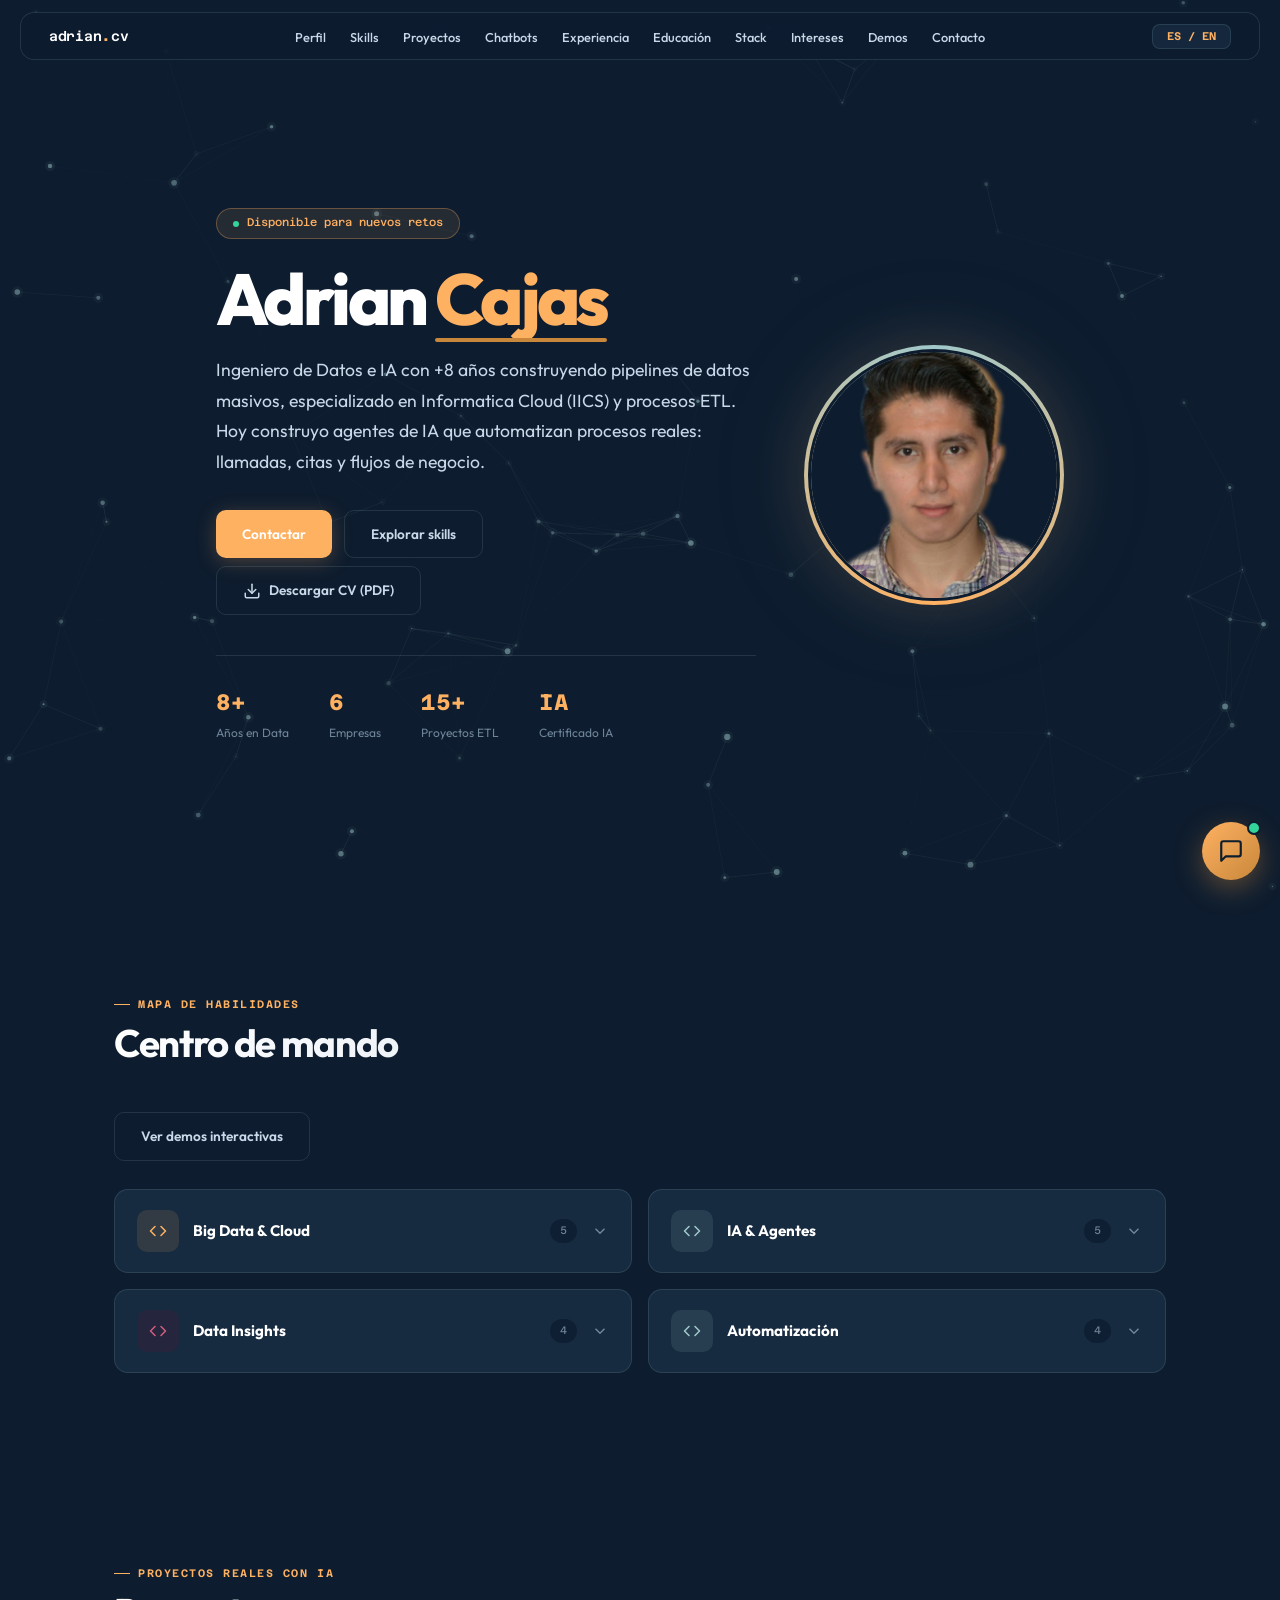
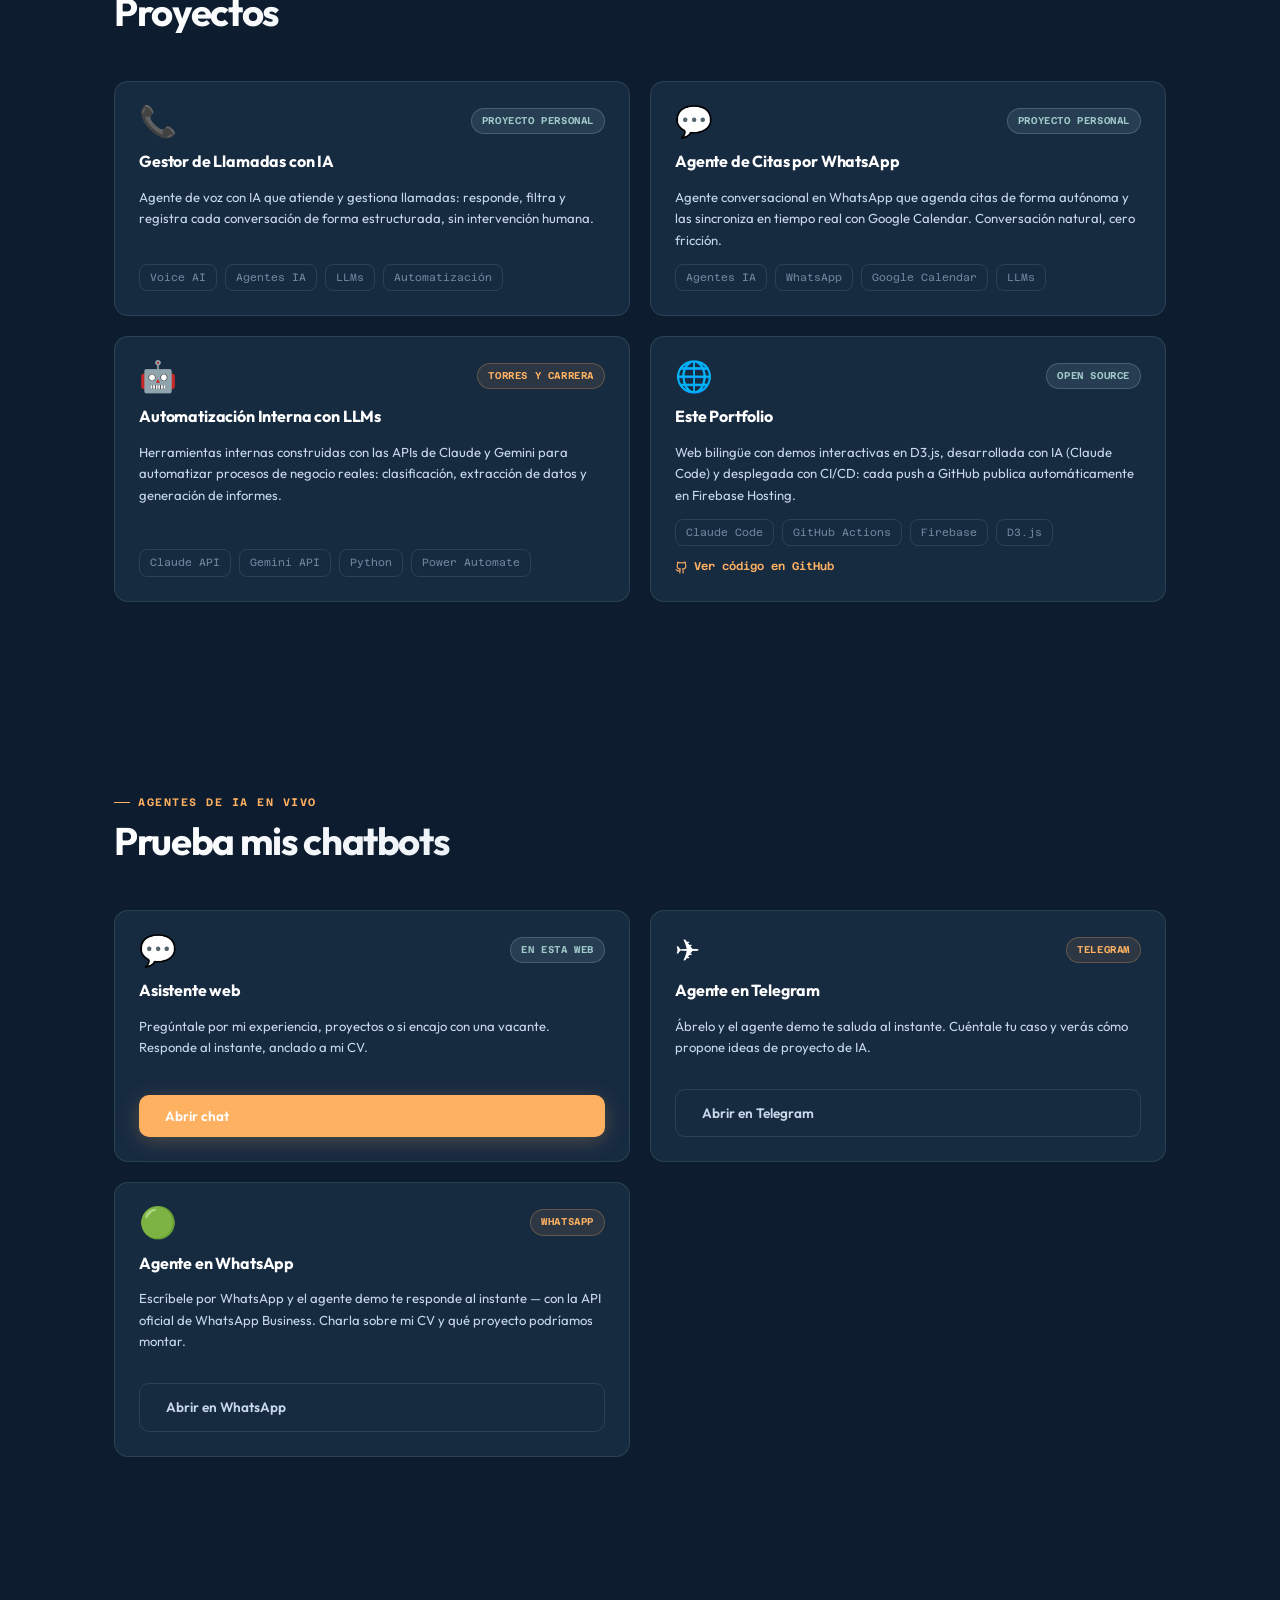
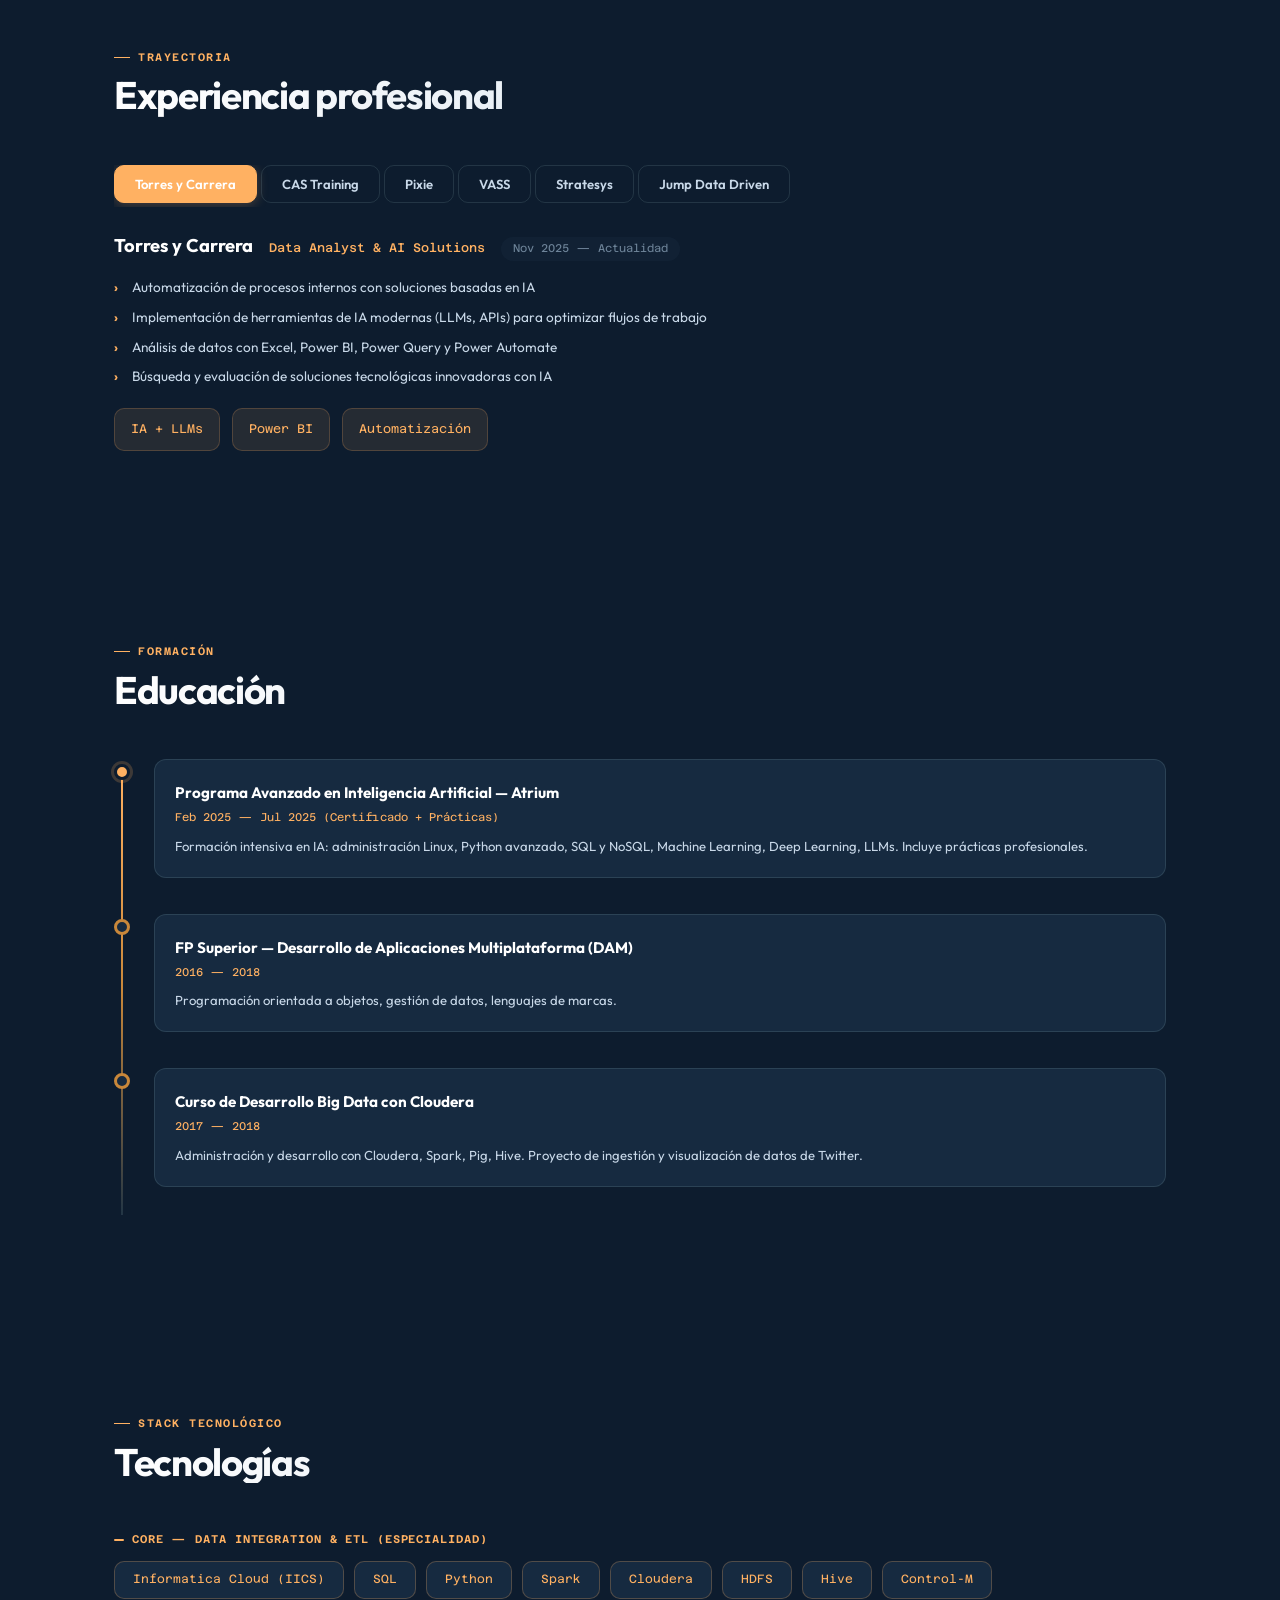
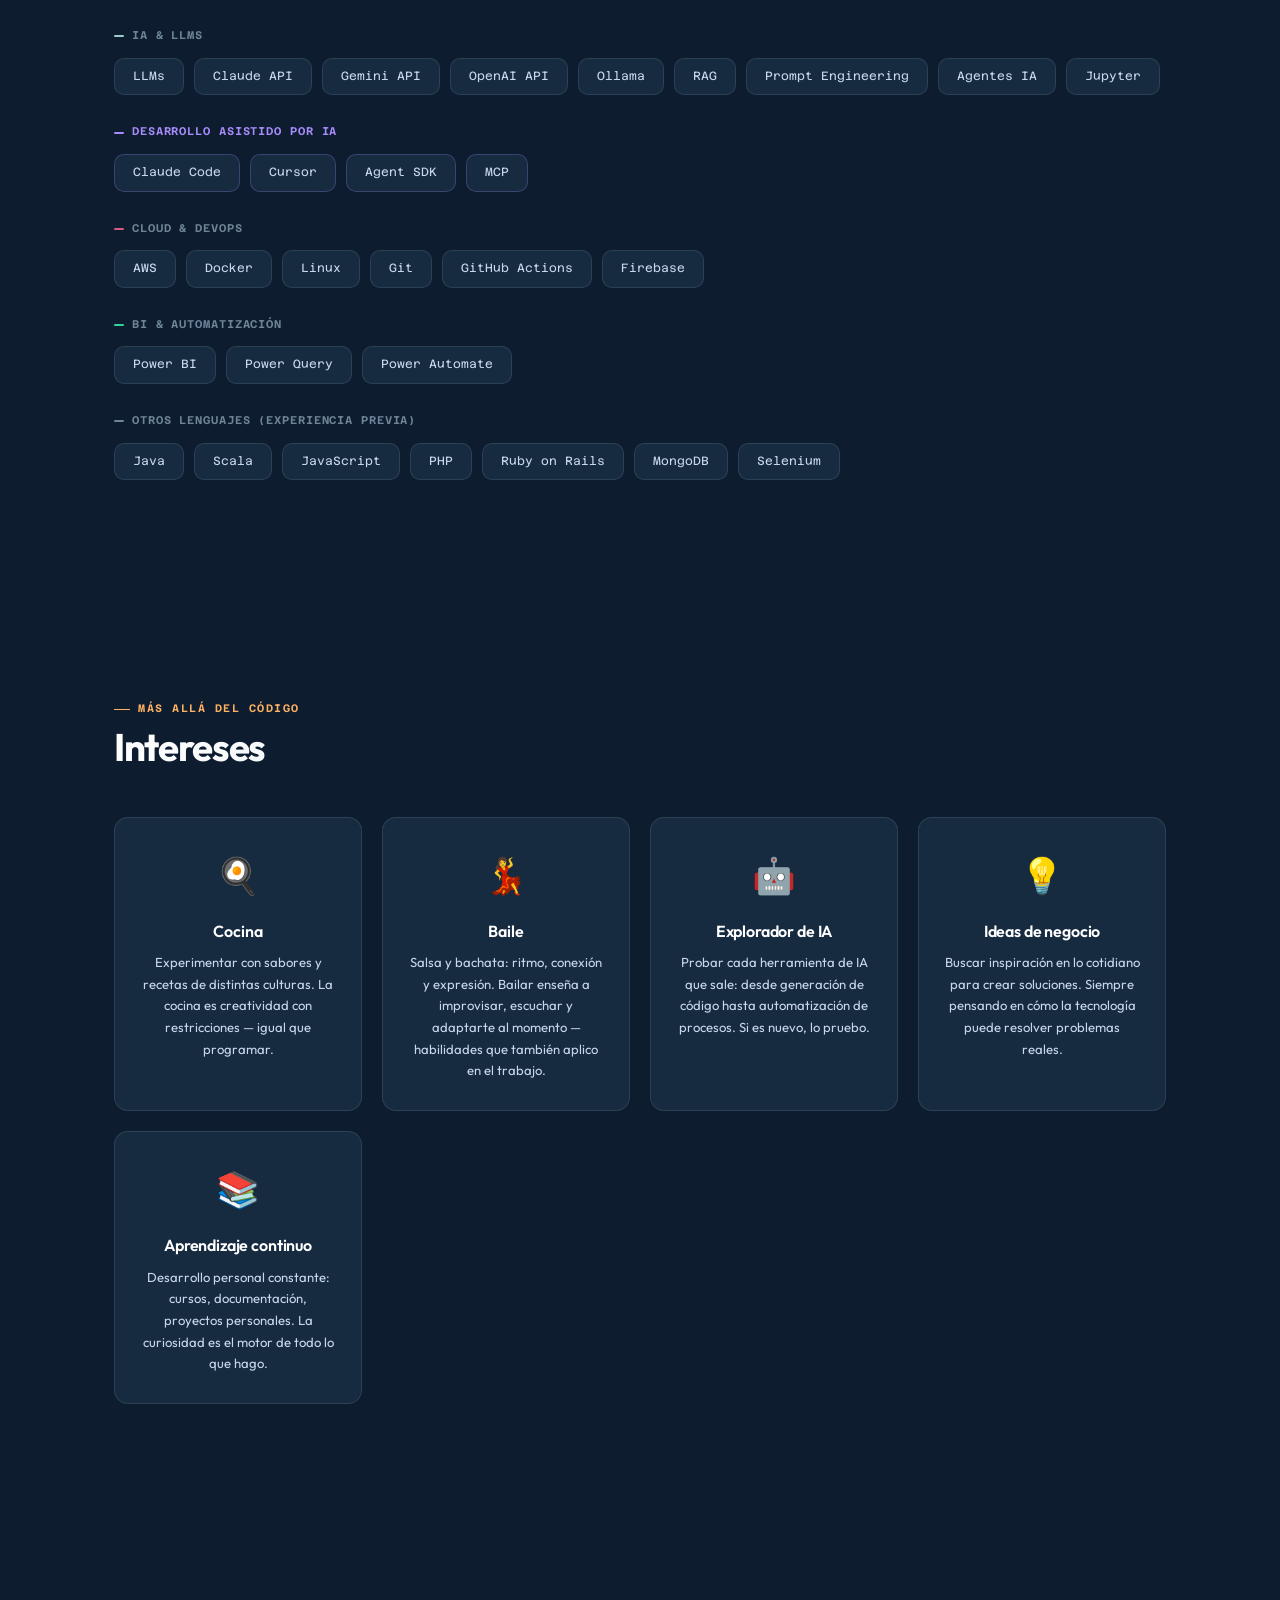
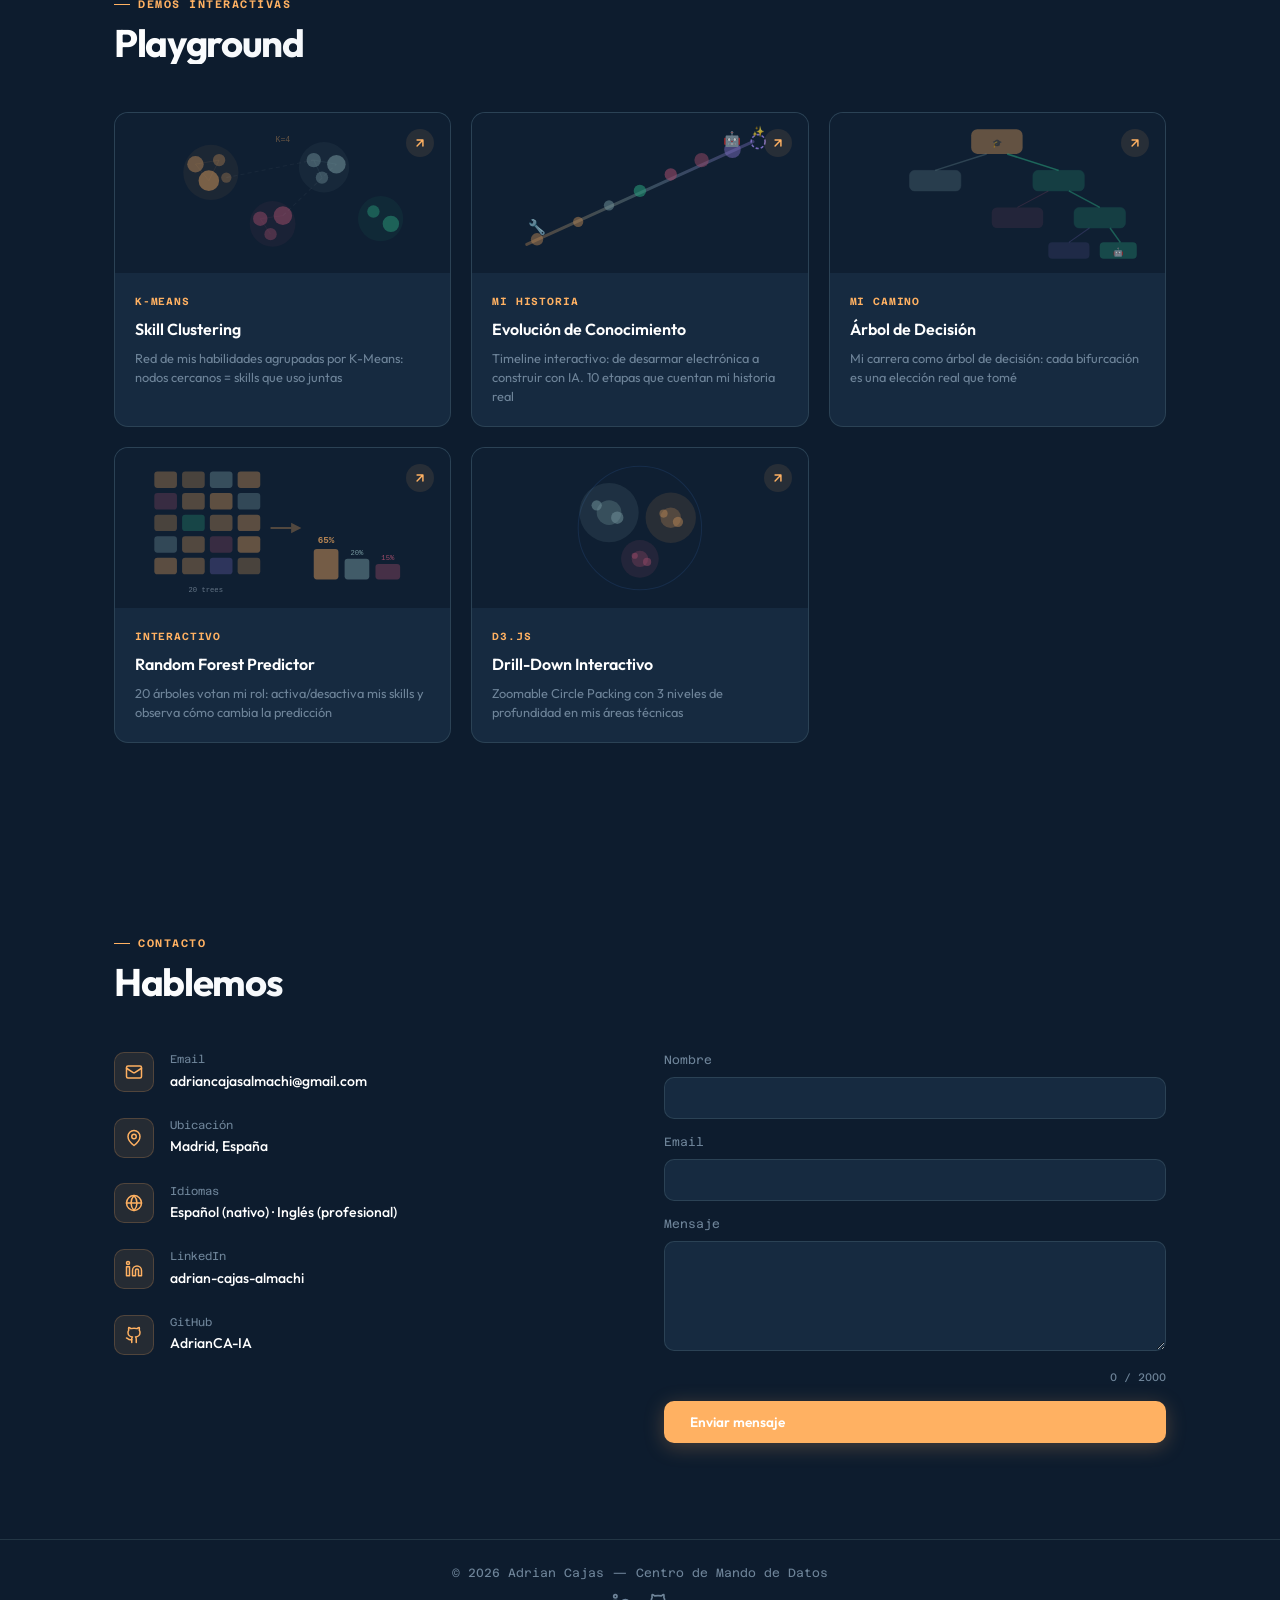
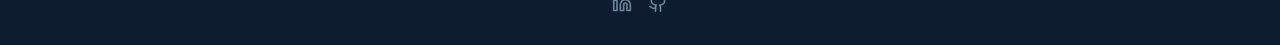
==== commit 35f4b0fe: "Activa el agente de WhatsApp en vivo en la seccion de chatbots (wa.me al numero de produccion) Co-Au" ====
--- a/index.html
+++ b/index.html
@@ -222,15 +222,15 @@
         <span class="btn btn-g" style="margin-top:18px" data-es="Abrir en Telegram" data-en="Open in Telegram">Abrir en Telegram</span>
       </a>
 
-      <div class="proj-card reveal">
+      <a href="https://wa.me/34637984156?text=Hola%2C%20quiero%20probar%20el%20agente%20demo%20de%20Adrian" target="_blank" rel="noopener noreferrer" class="proj-card reveal">
         <div class="proj-top">
           <div class="proj-icon">🟢</div>
-          <span class="proj-badge" data-es="Próximamente" data-en="Coming soon">Próximamente</span>
+          <span class="proj-badge accent">WhatsApp</span>
         </div>
         <div class="proj-title" data-es="Agente en WhatsApp" data-en="WhatsApp agent">Agente en WhatsApp</div>
-        <div class="proj-desc" data-es="El mismo agente, también por WhatsApp — con la API oficial de WhatsApp Business. Lo estoy terminando de montar." data-en="The same agent, also on WhatsApp — via the official WhatsApp Business API. I'm finishing it up.">El mismo agente, también por WhatsApp — con la API oficial de WhatsApp Business. Lo estoy terminando de montar.</div>
-        <span class="btn btn-g" style="margin-top:18px;opacity:.45;pointer-events:none" data-es="Próximamente" data-en="Coming soon">Próximamente</span>
-      </div>
+        <div class="proj-desc" data-es="Escríbele por WhatsApp y el agente demo te responde al instante — con la API oficial de WhatsApp Business. Charla sobre mi CV y qué proyecto podríamos montar." data-en="Message it on WhatsApp and the demo agent replies instantly — via the official WhatsApp Business API. Chat about my CV and what project we could build.">Escríbele por WhatsApp y el agente demo te responde al instante — con la API oficial de WhatsApp Business. Charla sobre mi CV y qué proyecto podríamos montar.</div>
+        <span class="btn btn-g" style="margin-top:18px" data-es="Abrir en WhatsApp" data-en="Open in WhatsApp">Abrir en WhatsApp</span>
+      </a>
 
     </div>
   </div>
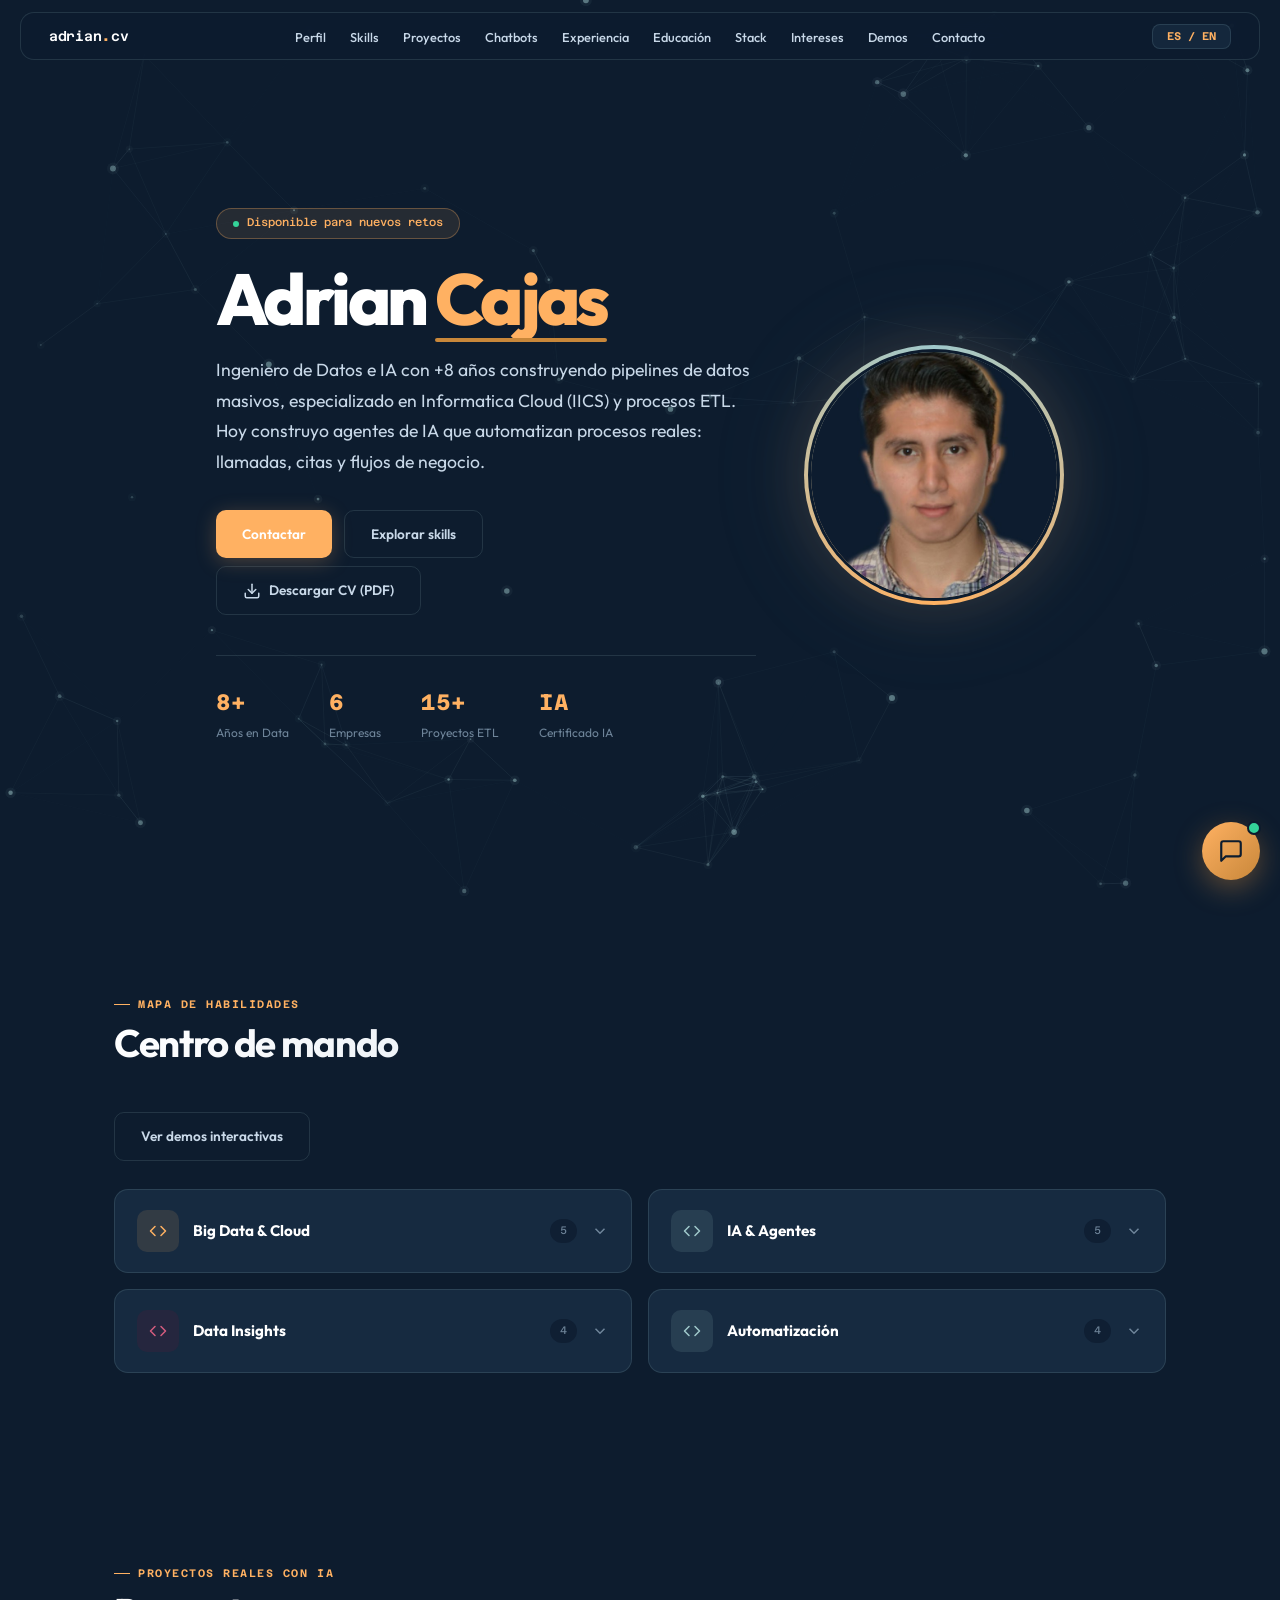
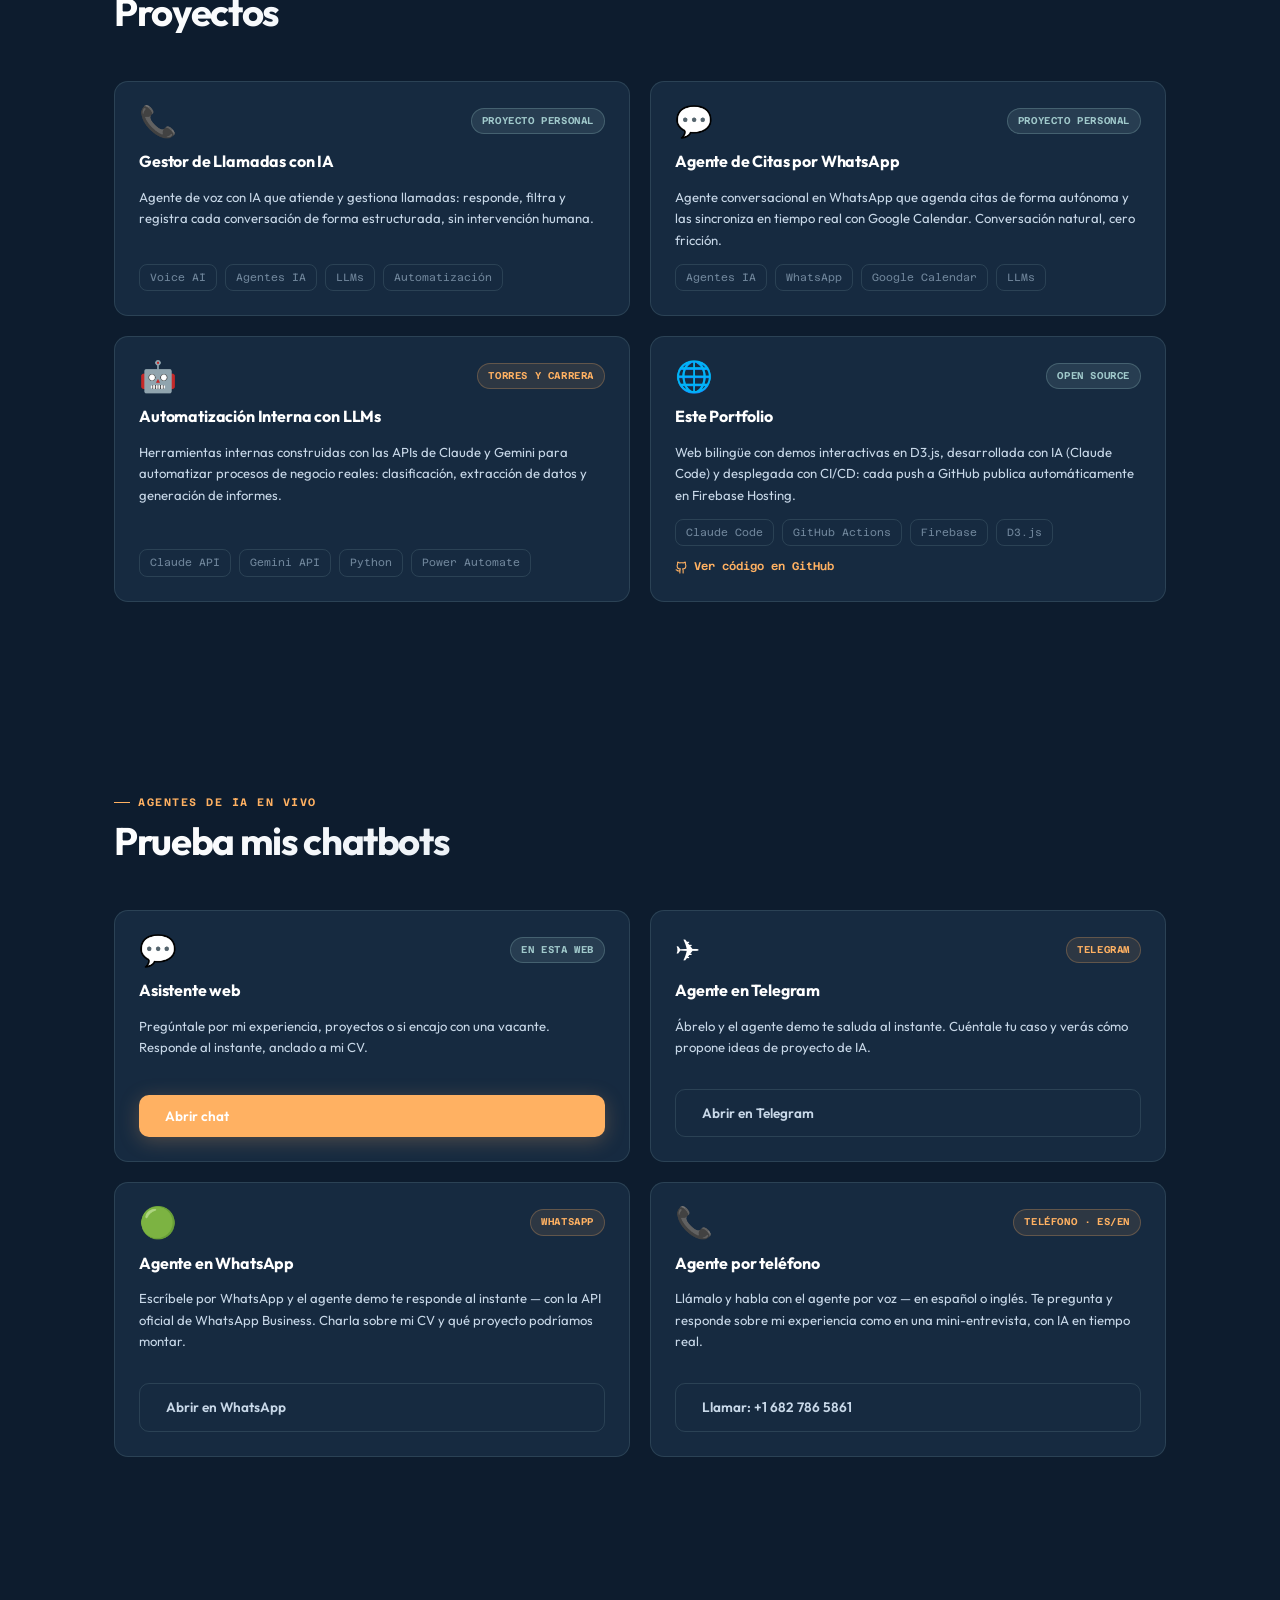
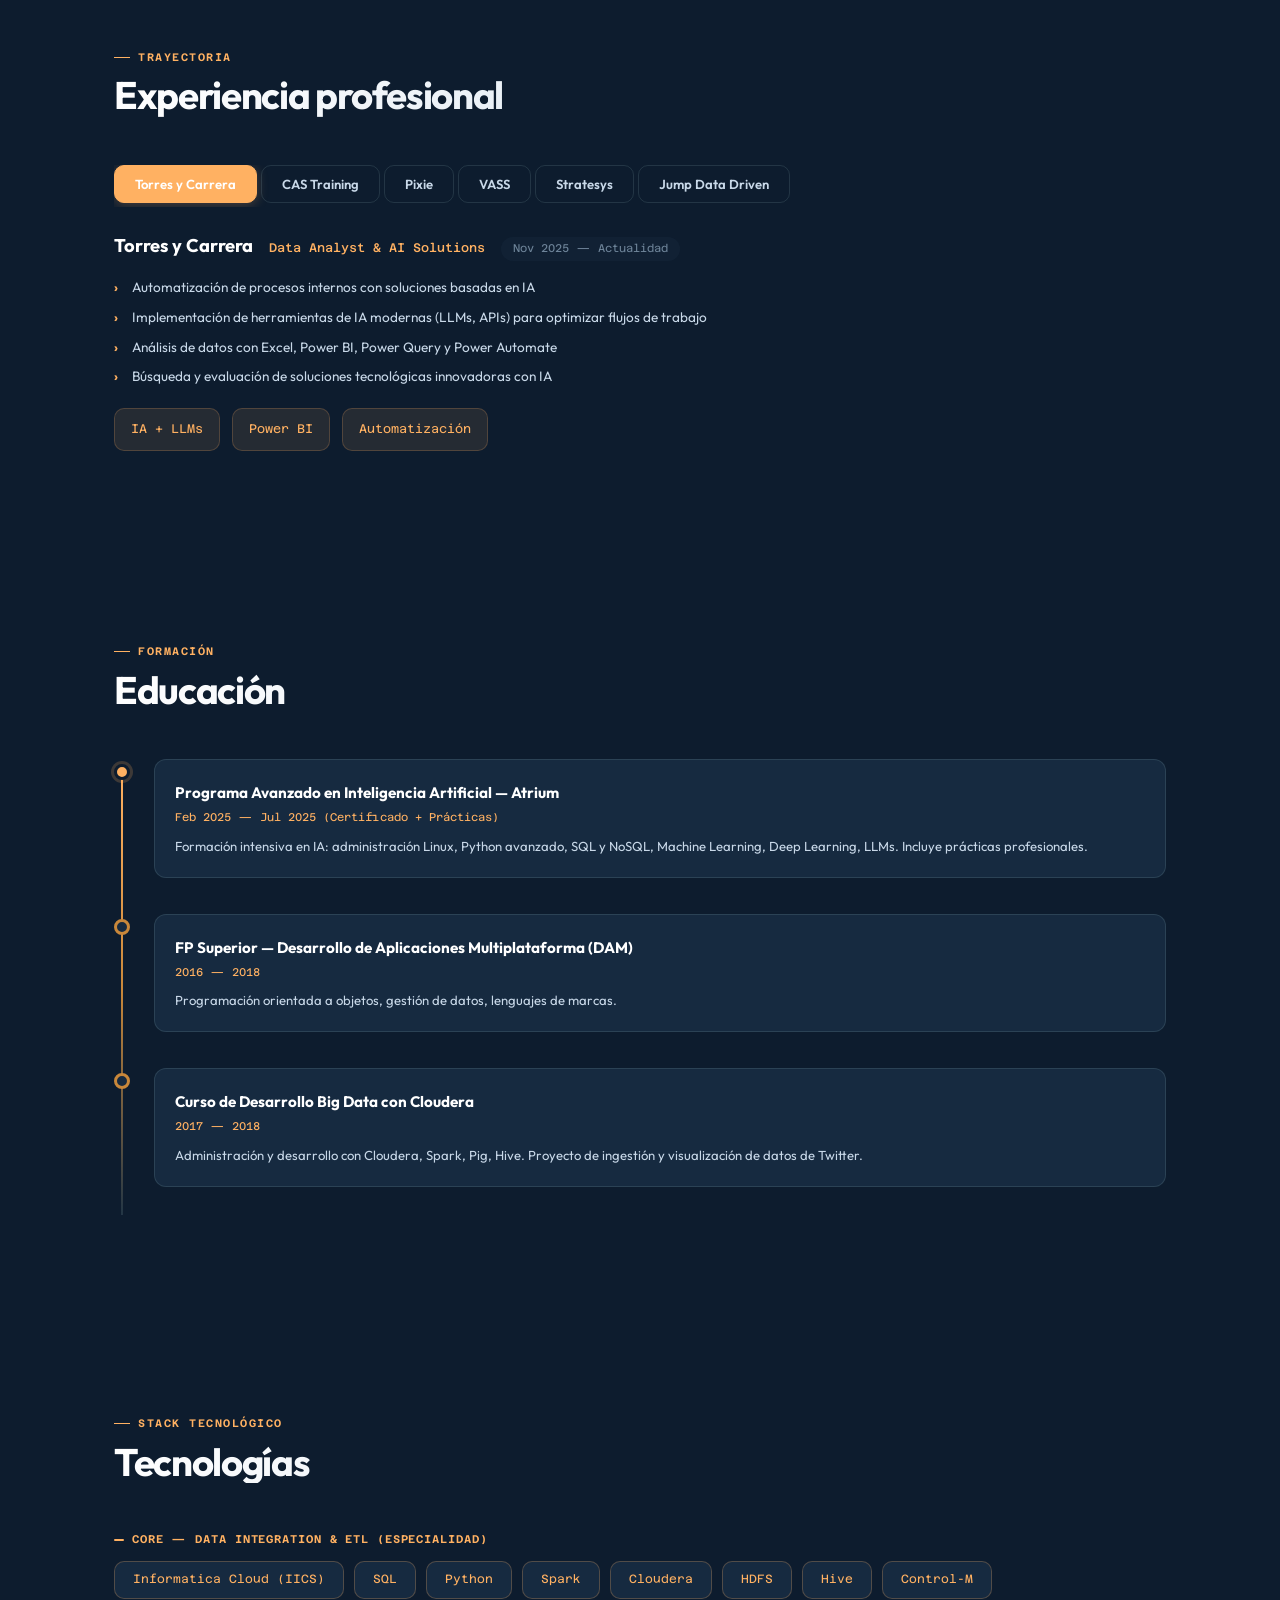
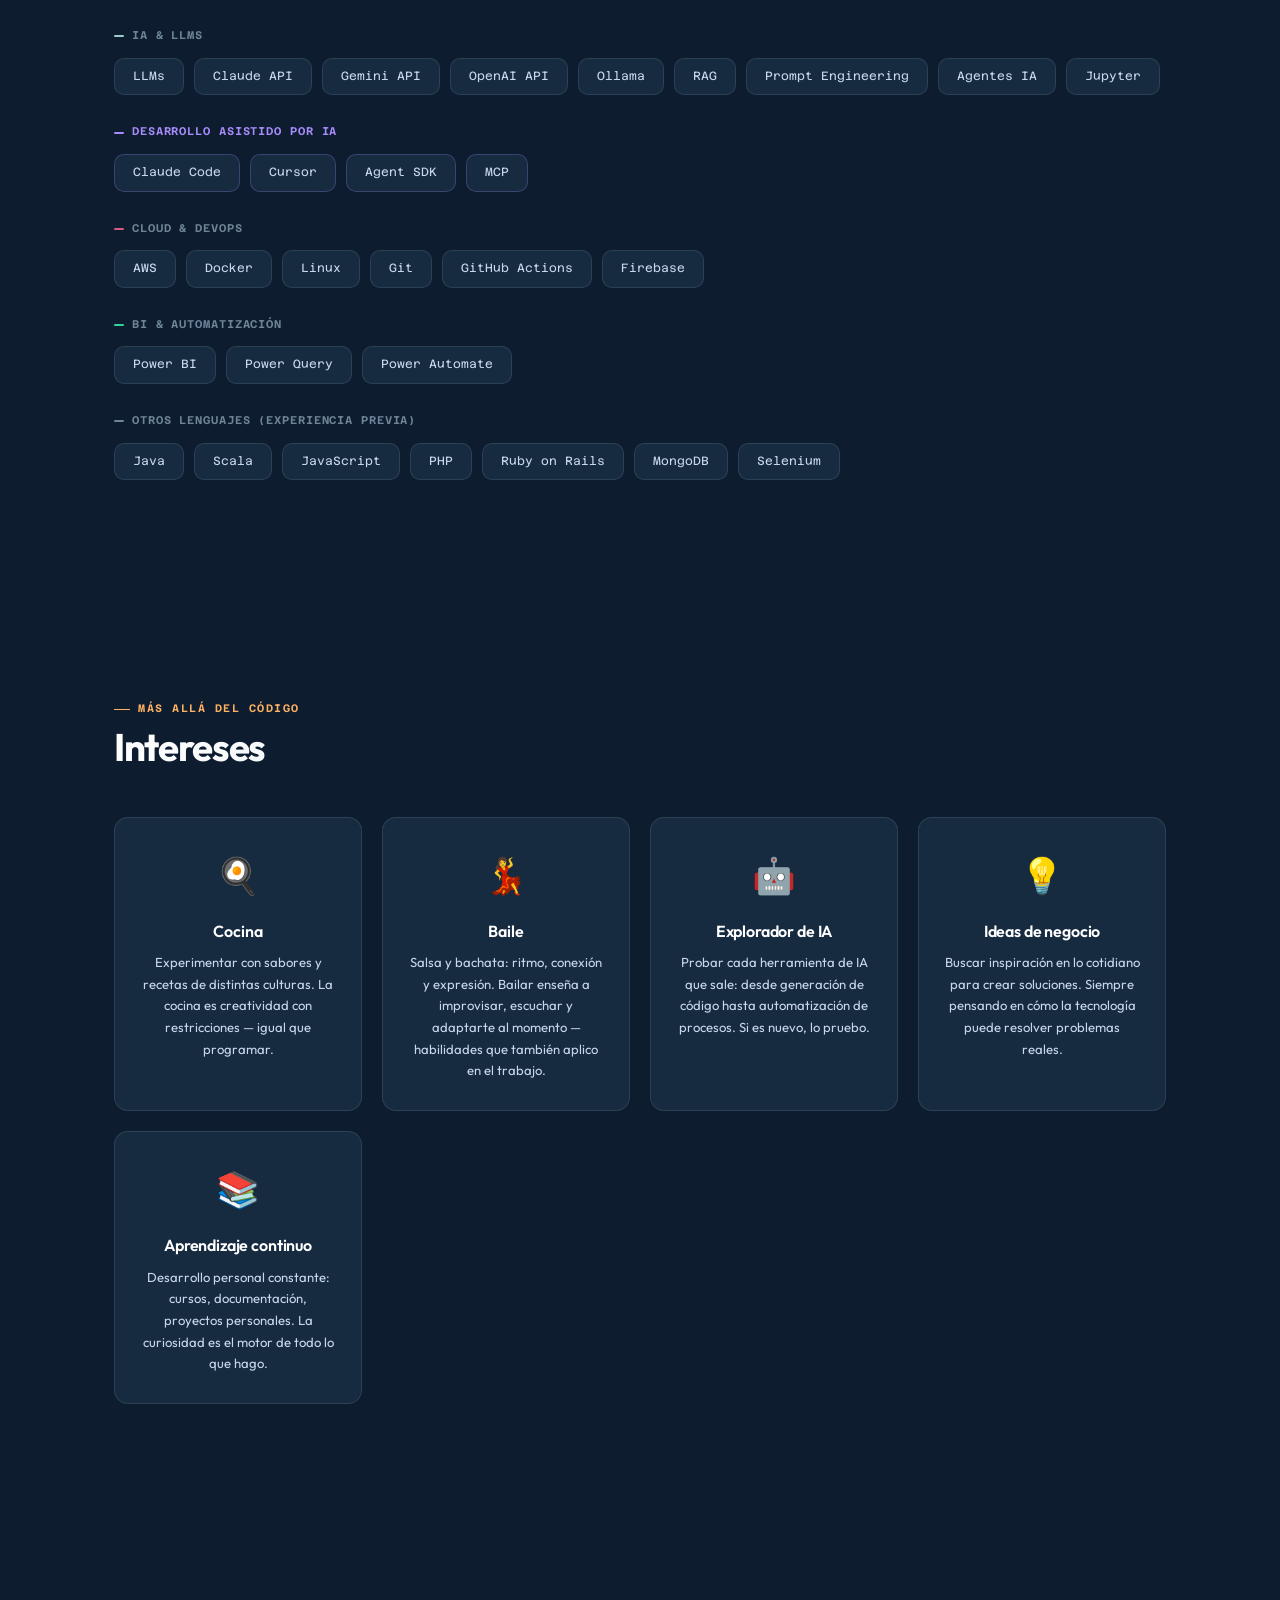
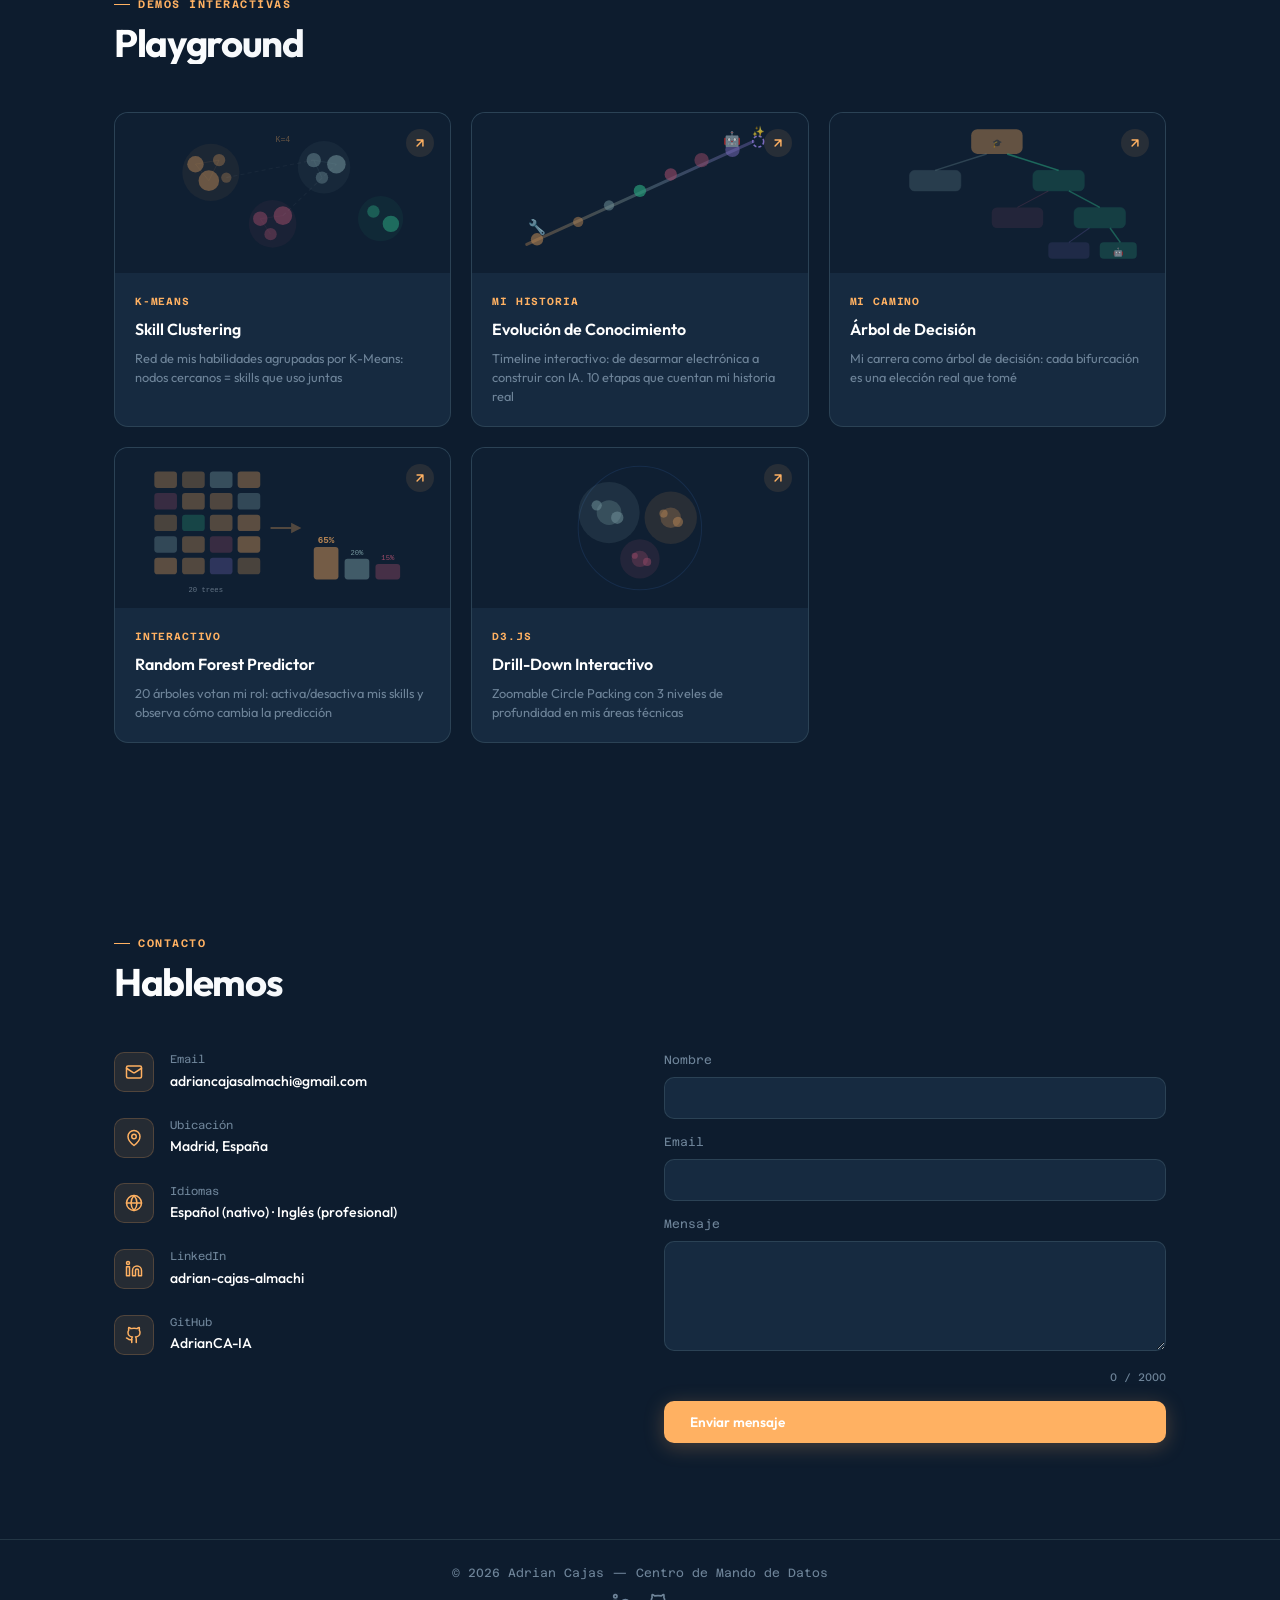
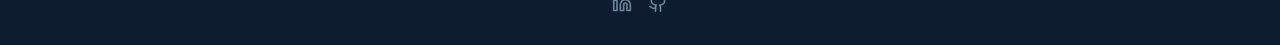
==== commit 742d5e2f: "feat(web): tarjeta 'Agente por telefono' en la seccion de chatbots (biling\u00fce, numero US tempora" ====
--- a/index.html
+++ b/index.html
@@ -230,6 +230,16 @@
         <div class="proj-title" data-es="Agente en WhatsApp" data-en="WhatsApp agent">Agente en WhatsApp</div>
         <div class="proj-desc" data-es="Escríbele por WhatsApp y el agente demo te responde al instante — con la API oficial de WhatsApp Business. Charla sobre mi CV y qué proyecto podríamos montar." data-en="Message it on WhatsApp and the demo agent replies instantly — via the official WhatsApp Business API. Chat about my CV and what project we could build.">Escríbele por WhatsApp y el agente demo te responde al instante — con la API oficial de WhatsApp Business. Charla sobre mi CV y qué proyecto podríamos montar.</div>
         <span class="btn btn-g" style="margin-top:18px" data-es="Abrir en WhatsApp" data-en="Open in WhatsApp">Abrir en WhatsApp</span>
+      </a>
+
+      <a href="tel:+16827865861" class="proj-card reveal">
+        <div class="proj-top">
+          <div class="proj-icon">📞</div>
+          <span class="proj-badge accent" data-es="Teléfono · ES/EN" data-en="Phone · EN/ES">Teléfono · ES/EN</span>
+        </div>
+        <div class="proj-title" data-es="Agente por teléfono" data-en="Phone agent">Agente por teléfono</div>
+        <div class="proj-desc" data-es="Llámalo y habla con el agente por voz — en español o inglés. Te pregunta y responde sobre mi experiencia como en una mini-entrevista, con IA en tiempo real." data-en="Call and talk to the voice agent — in Spanish or English. It answers about my experience like a mini-interview, with real-time AI.">Llámalo y habla con el agente por voz — en español o inglés. Te pregunta y responde sobre mi experiencia como en una mini-entrevista, con IA en tiempo real.</div>
+        <span class="btn btn-g" style="margin-top:18px" data-es="Llamar: +1 682 786 5861" data-en="Call: +1 682 786 5861">Llamar: +1 682 786 5861</span>
       </a>
 
     </div>
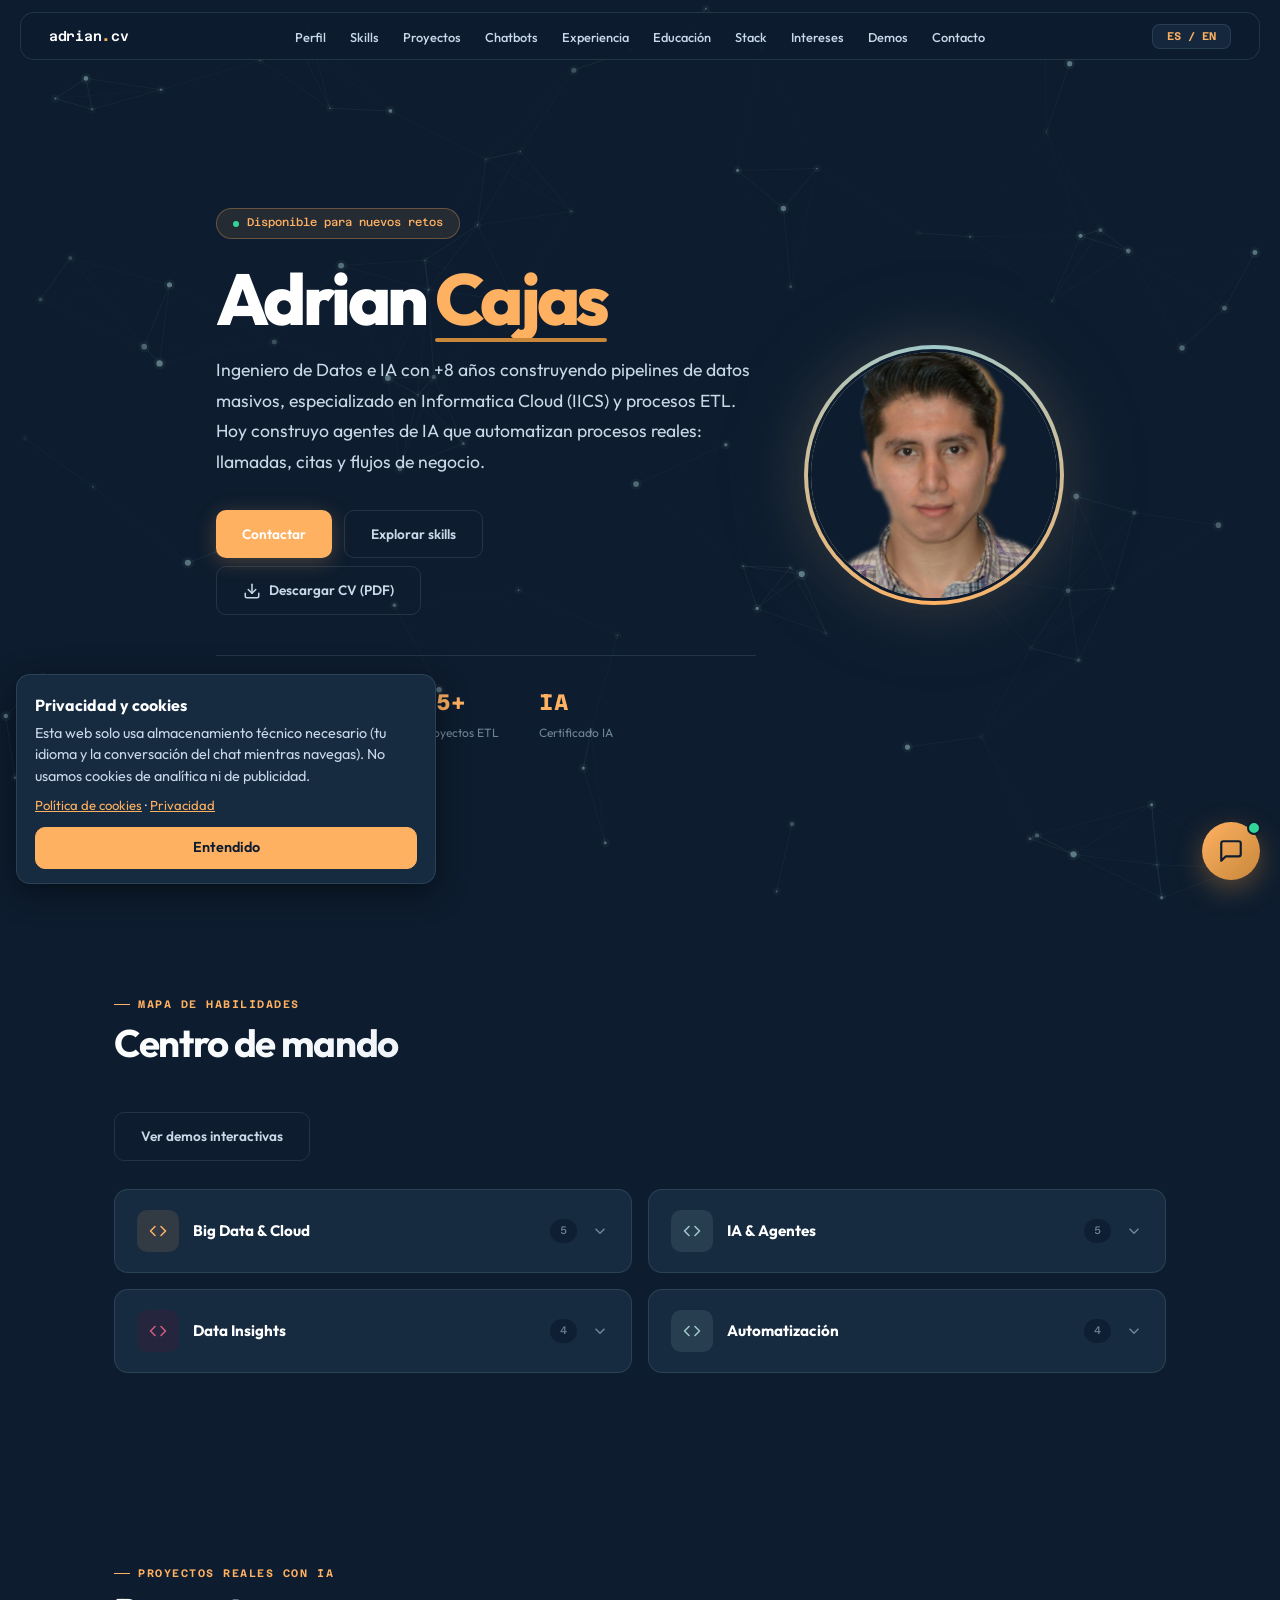
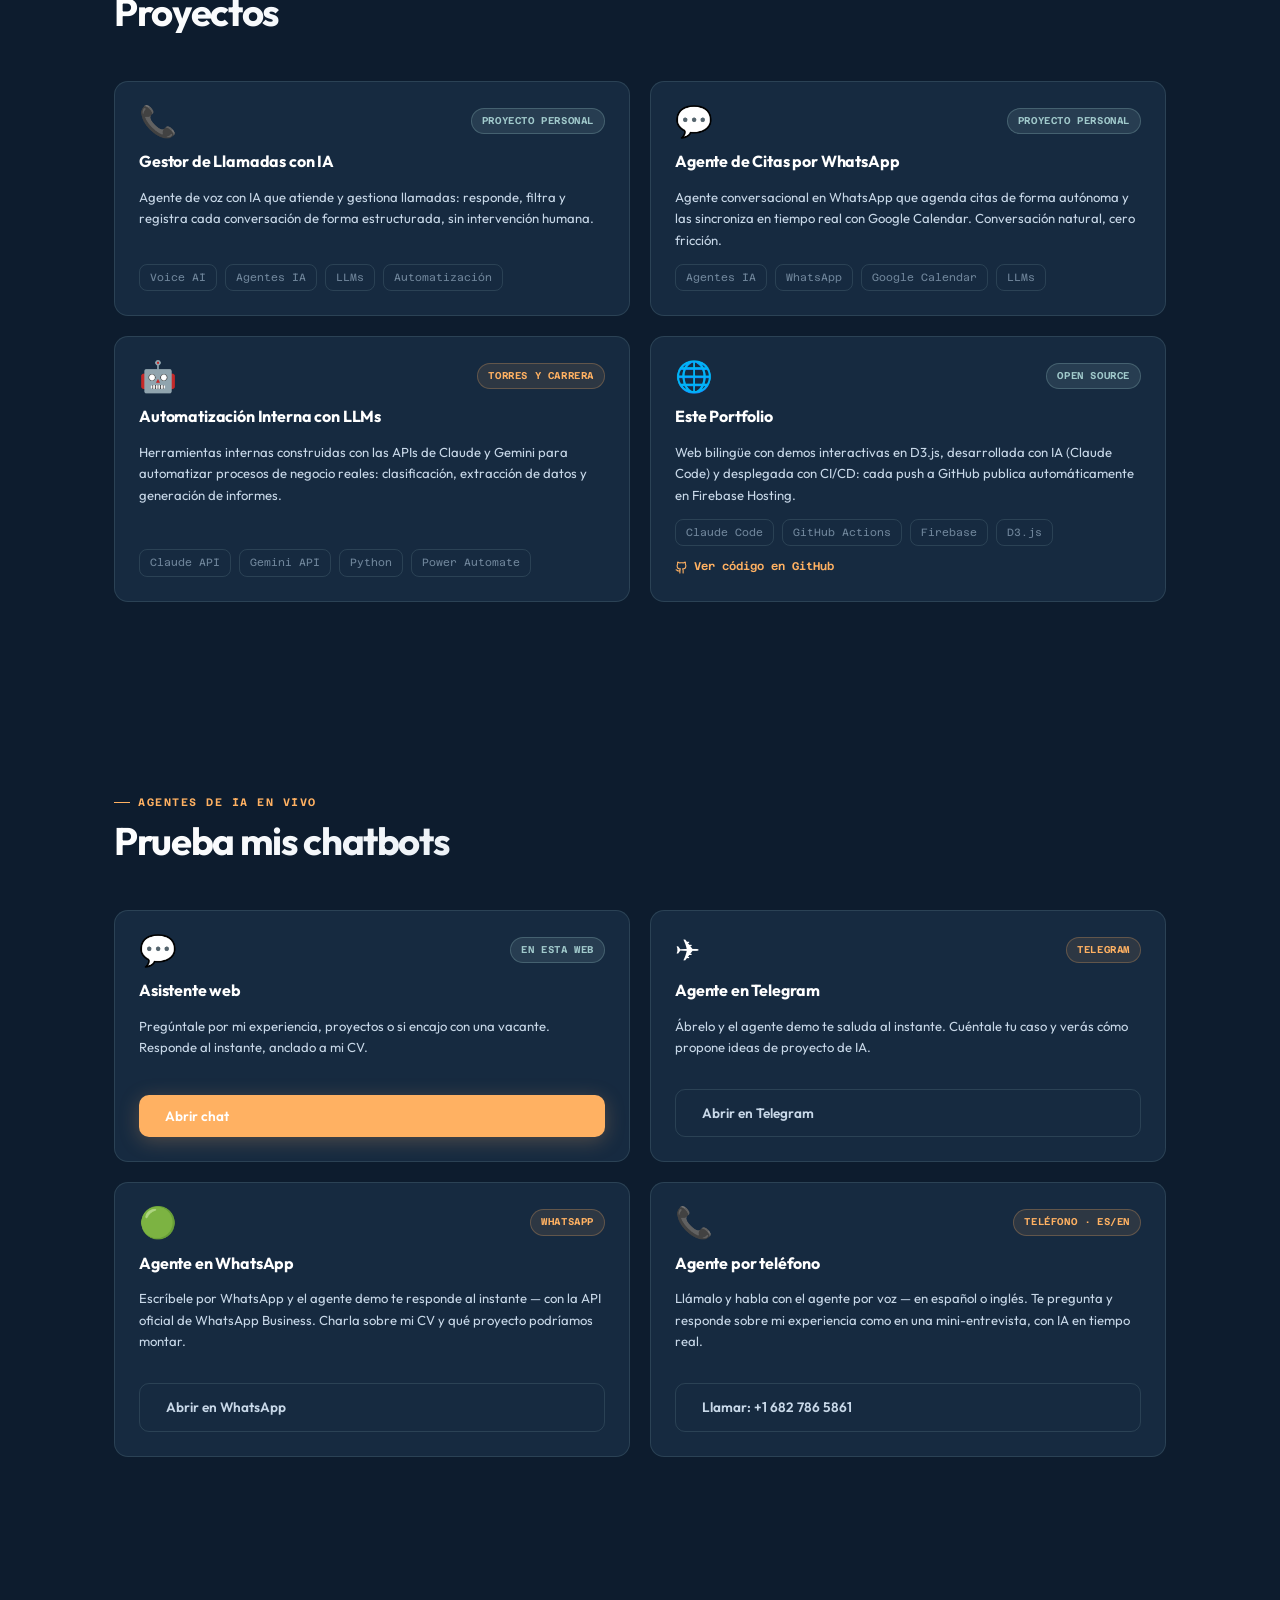
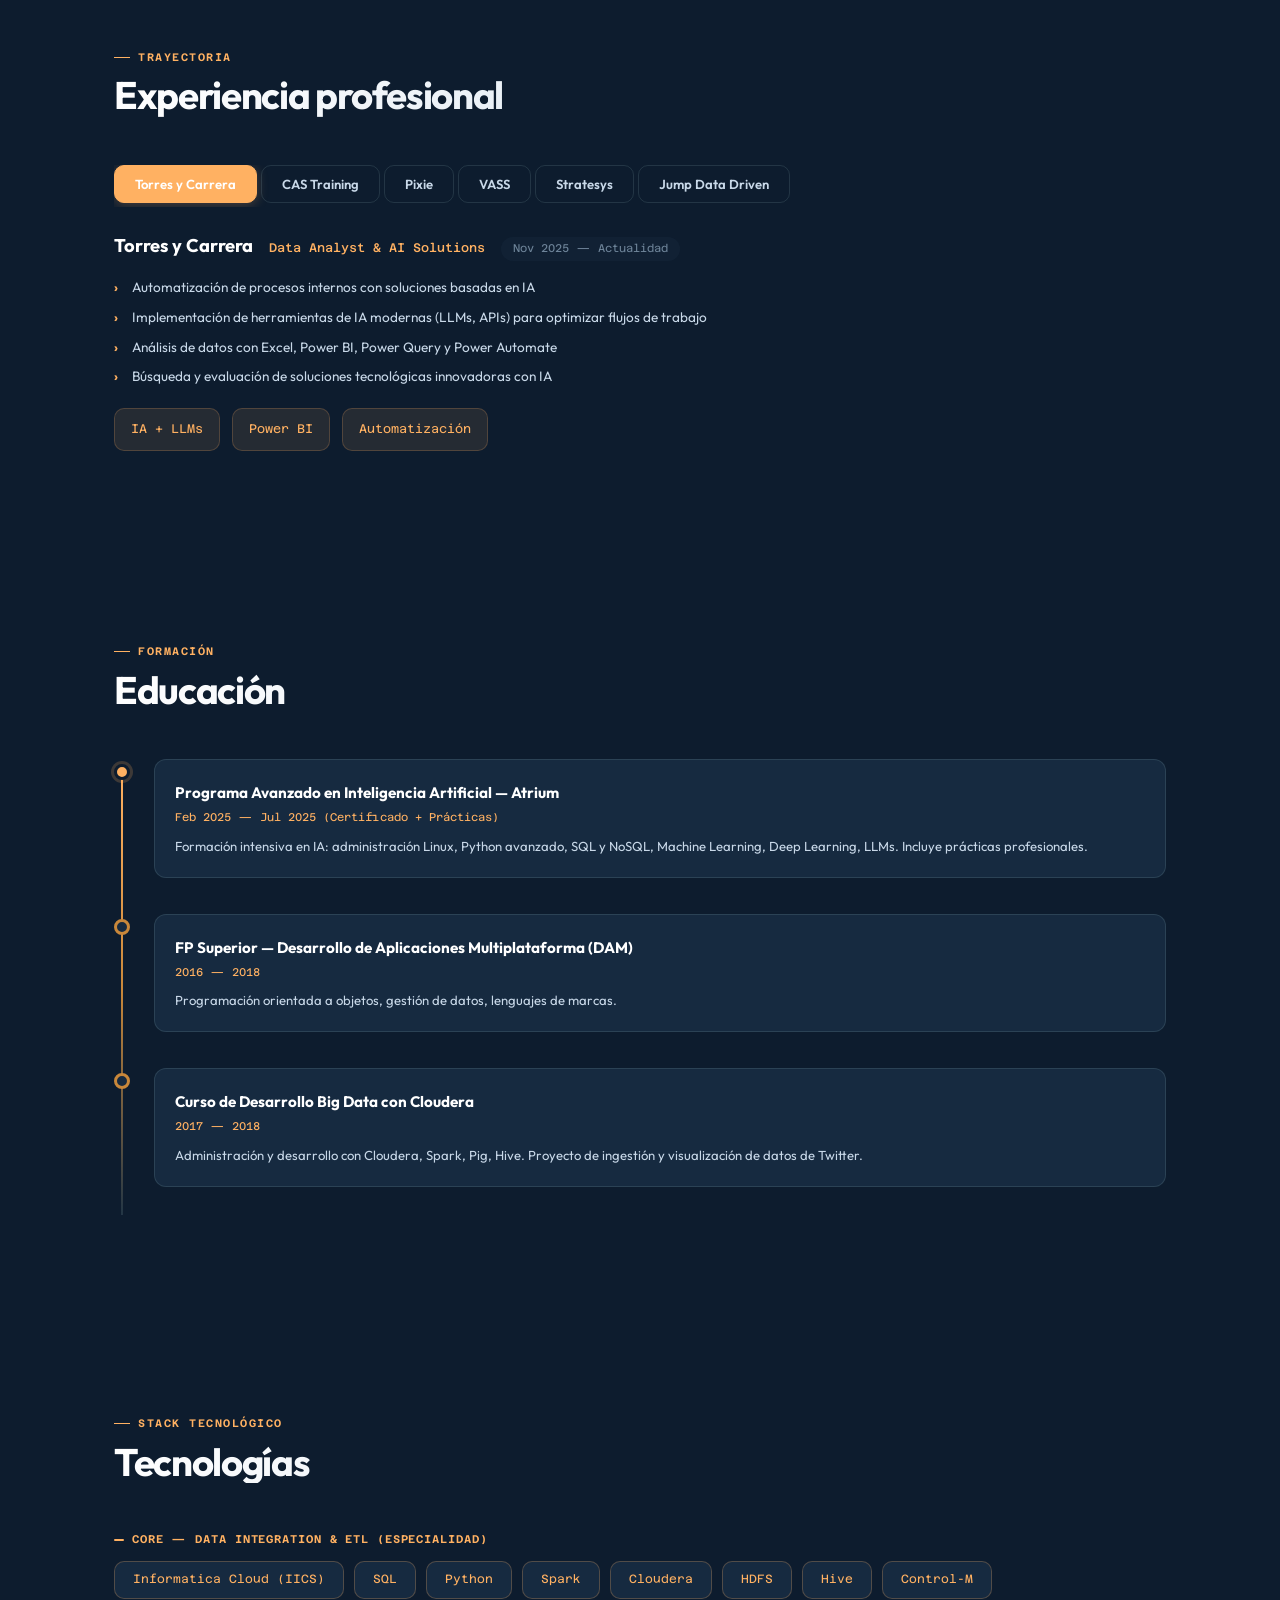
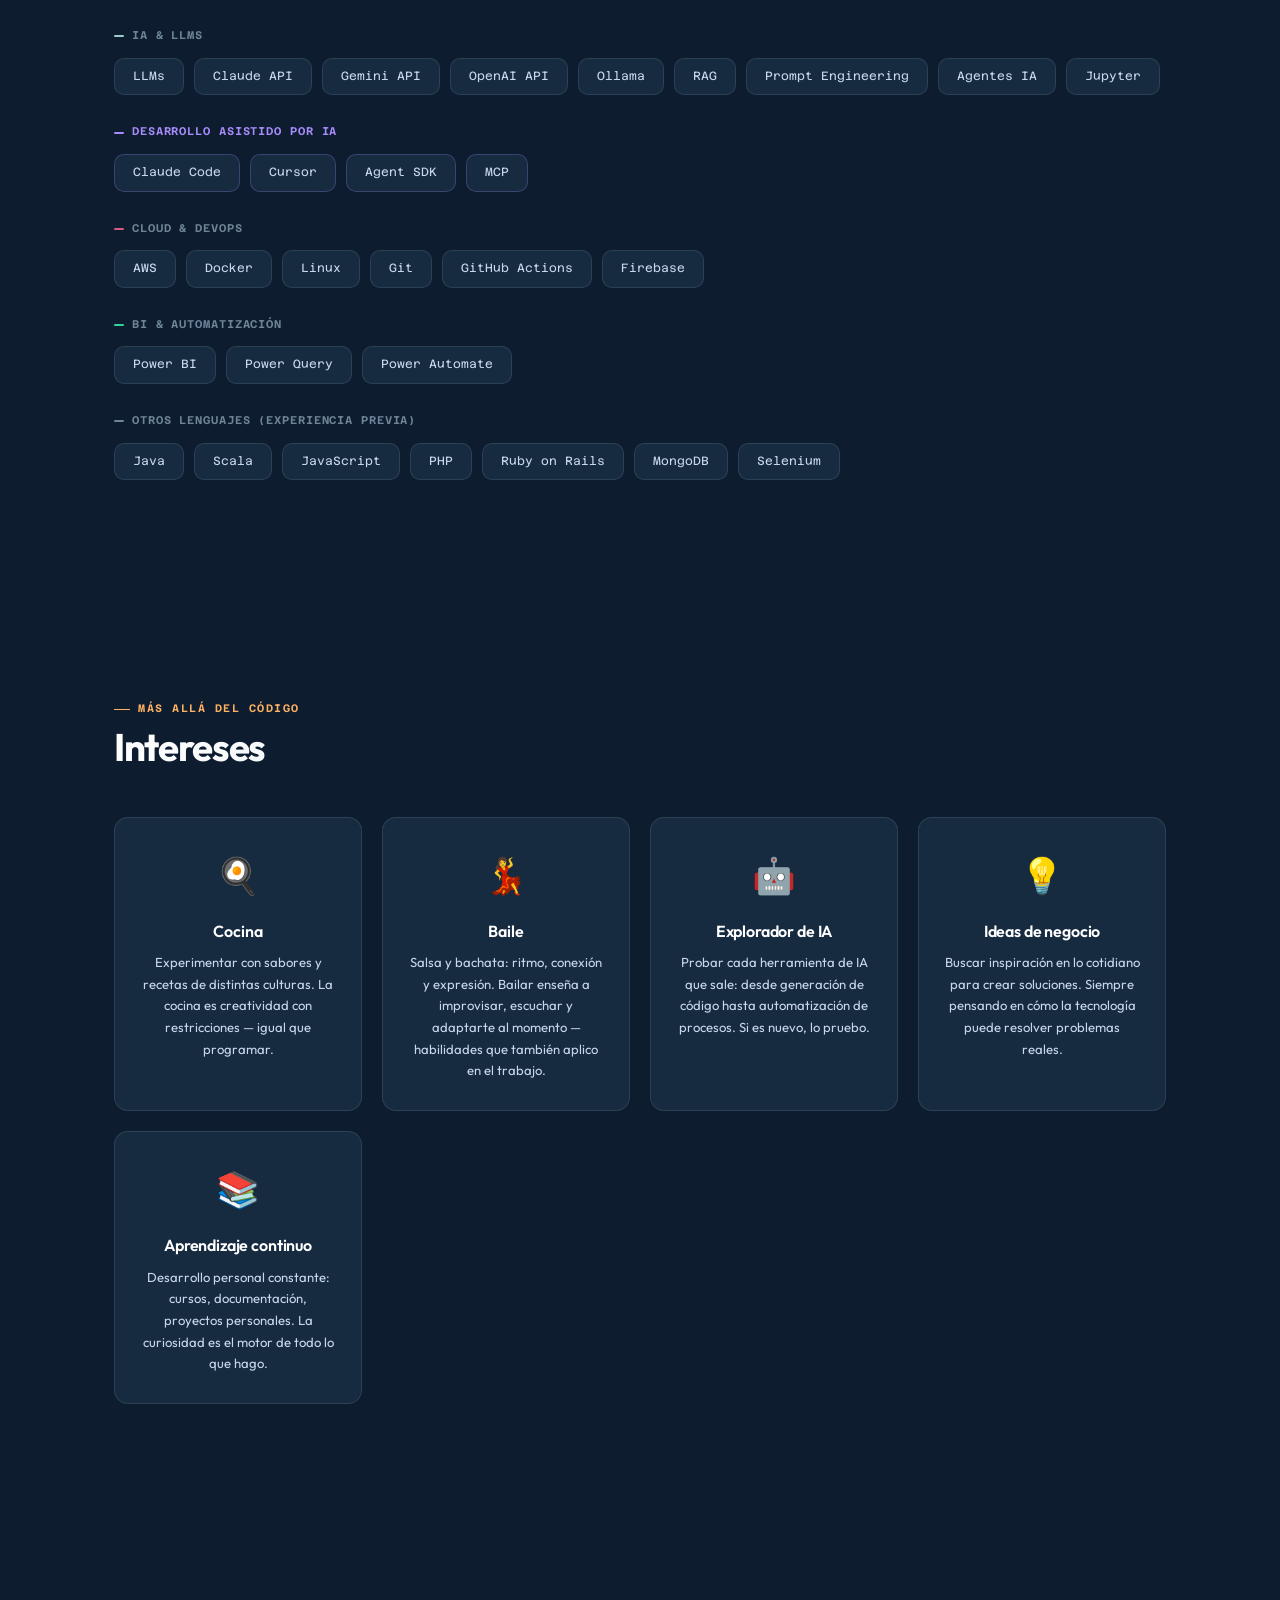
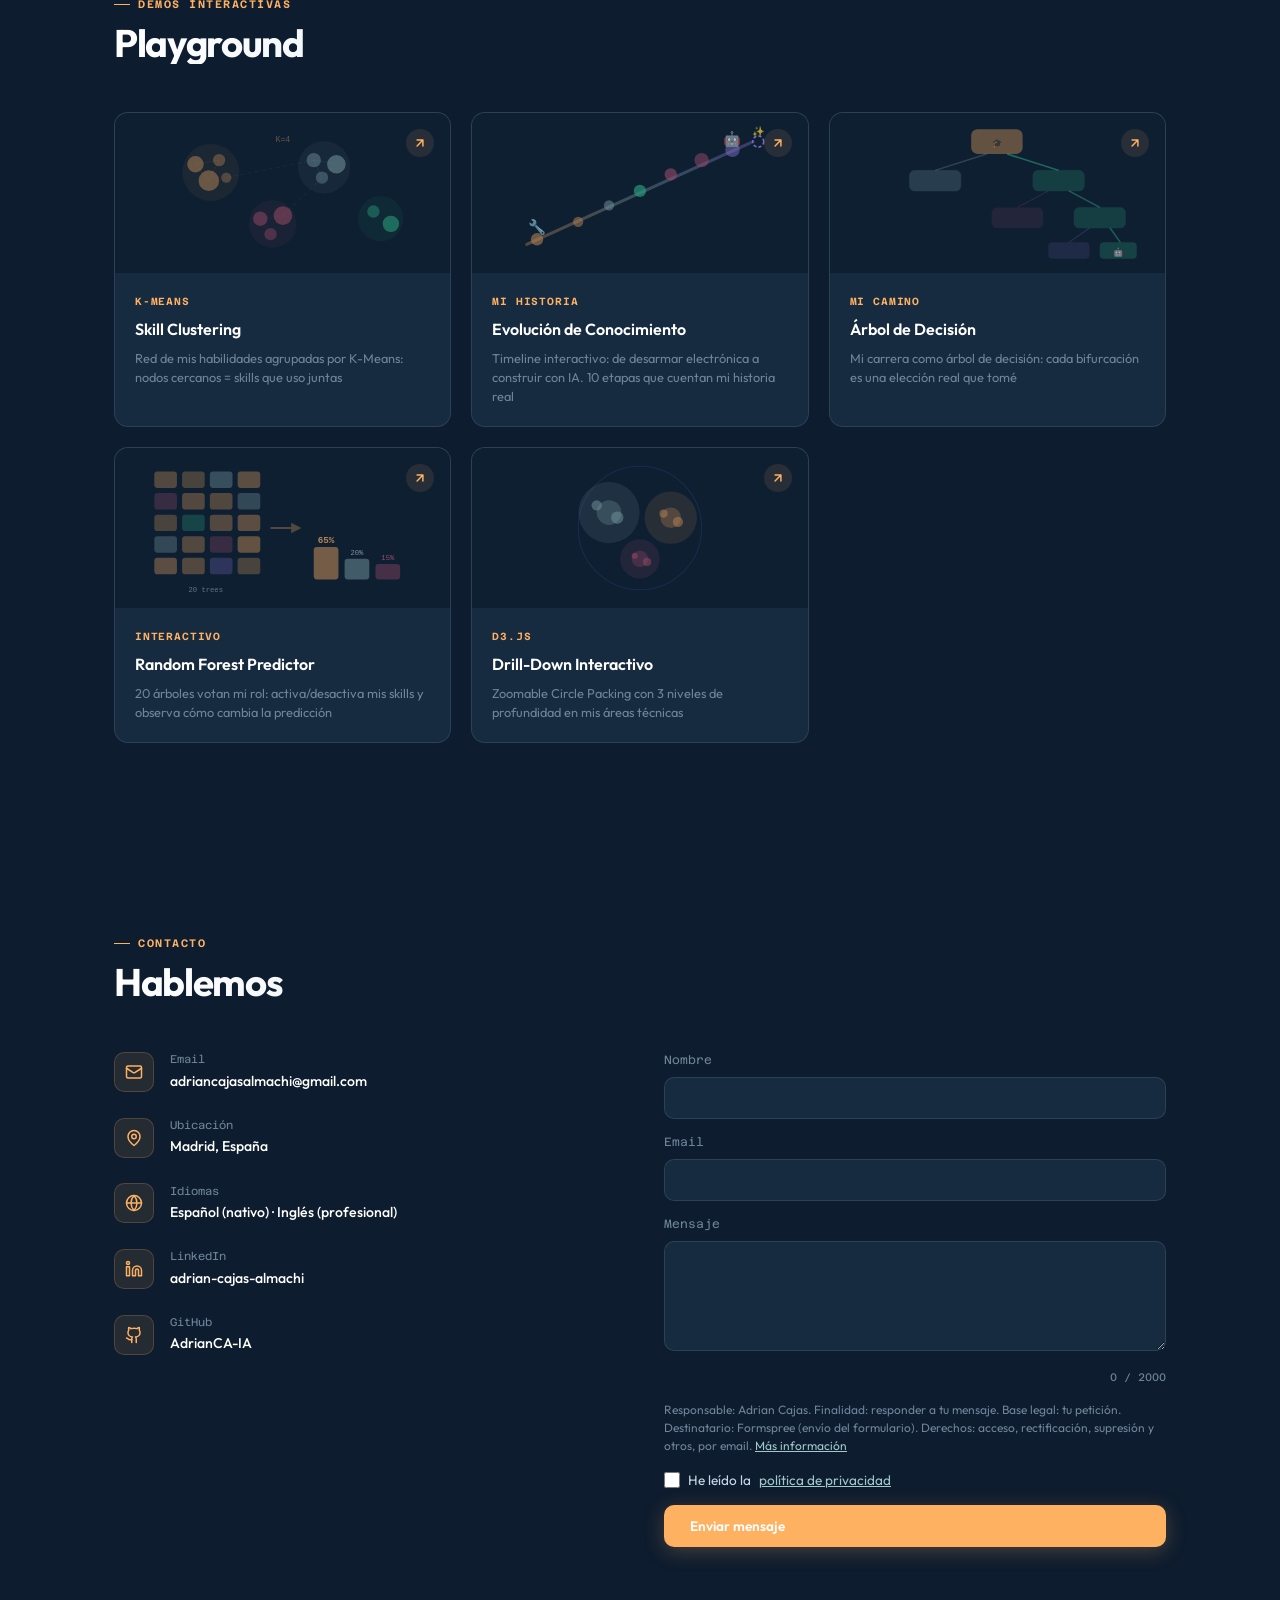
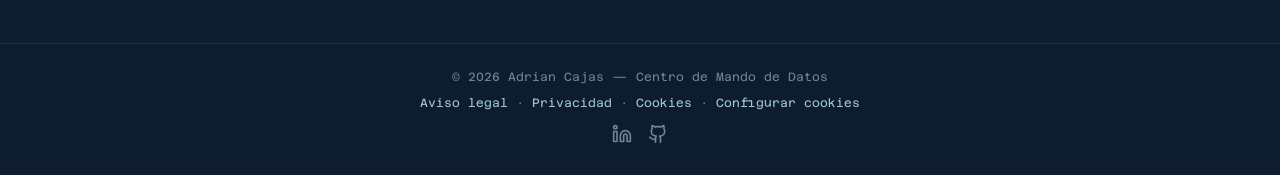
==== commit 4c8f49d7: "feat(legal): cumplimiento RGPD/LSSI/RIA — políticas, banner de cookies y avisos de IA - Aviso legal," ====
--- a/index.html
+++ b/index.html
@@ -31,14 +31,12 @@
 <link rel="manifest" href="manifest.json">
 
 <!-- Preconnect -->
-<link rel="preconnect" href="https://fonts.googleapis.com">
-<link rel="preconnect" href="https://fonts.gstatic.com" crossorigin>
-<link rel="preconnect" href="https://formspree.io">
-<link href="https://fonts.googleapis.com/css2?family=Outfit:wght@300;400;500;600;700;800&family=Azeret+Mono:wght@400;500;600&display=swap" rel="stylesheet">
+<link rel="stylesheet" href="assets/fonts/fonts.css">
 
 <!-- Styles -->
 <link rel="stylesheet" href="styles.css">
 <link rel="stylesheet" href="assets/chat-widget/widget.css?v=3">
+<link rel="stylesheet" href="assets/consent/consent.css">
 
 <!-- JSON-LD -->
 <script type="application/ld+json">
@@ -550,6 +548,8 @@
         <div class="cfield"><label data-es="Email" data-en="Email">Email</label><input type="email" name="email" required></div>
         <div class="cfield"><label data-es="Mensaje" data-en="Message">Mensaje</label><textarea name="message" required maxlength="2000"></textarea></div>
         <div class="char-count" id="charCount">0 / 2000</div>
+        <p class="cinfo"><span data-es="Responsable: Adrian Cajas. Finalidad: responder a tu mensaje. Base legal: tu petición. Destinatario: Formspree (envío del formulario). Derechos: acceso, rectificación, supresión y otros, por email." data-en="Controller: Adrian Cajas. Purpose: replying to your message. Legal basis: your request. Recipient: Formspree (form delivery). Rights: access, rectification, erasure and more, by email.">Responsable: Adrian Cajas. Finalidad: responder a tu mensaje. Base legal: tu petición. Destinatario: Formspree (envío del formulario). Derechos: acceso, rectificación, supresión y otros, por email.</span> <a href="privacidad.html" data-es="Más información" data-en="More information">Más información</a></p>
+        <label class="cprivacy"><input type="checkbox" name="privacy_ack" value="yes" required> <span data-es="He leído la" data-en="I have read the">He leído la</span> <a href="privacidad.html" data-es="política de privacidad" data-en="privacy policy">política de privacidad</a></label>
         <button type="submit" class="btn btn-p" id="contactBtn" data-es="Enviar mensaje" data-en="Send message">Enviar mensaje</button>
         <div id="formStatus" class="form-status" role="status" aria-live="polite"></div>
       </form>
@@ -559,13 +559,14 @@
 
 </main>
 
-<footer class="footer"><div class="wrap"><p>&copy; <span id="year"></span> Adrian Cajas — <span data-es="Centro de Mando de Datos" data-en="Data Command Center">Centro de Mando de Datos</span></p><div class="footer-socials"><a href="https://www.linkedin.com/in/adrian-cajas-almachi/" target="_blank" rel="noopener noreferrer" class="footer-social-link" aria-label="LinkedIn"><svg width="18" height="18" viewBox="0 0 24 24" fill="none" stroke="currentColor" stroke-width="2" stroke-linecap="round" stroke-linejoin="round" aria-hidden="true"><path d="M16 8a6 6 0 0 1 6 6v7h-4v-7a2 2 0 0 0-2-2 2 2 0 0 0-2 2v7h-4v-7a6 6 0 0 1 6-6z"/><rect width="4" height="12" x="2" y="9"/><circle cx="4" cy="4" r="2"/></svg></a><a href="https://github.com/AdrianCA-IA/" target="_blank" rel="noopener noreferrer" class="footer-social-link" aria-label="GitHub"><svg width="18" height="18" viewBox="0 0 24 24" fill="none" stroke="currentColor" stroke-width="2" stroke-linecap="round" stroke-linejoin="round" aria-hidden="true"><path d="M15 22v-4a4.8 4.8 0 0 0-1-3.5c3 0 6-2 6-5.5.08-1.25-.27-2.48-1-3.5.28-1.15.28-2.35 0-3.5 0 0-1 0-3 1.5-2.64-.5-5.36-.5-8 0C6 2 5 2 5 2c-.3 1.15-.3 2.35 0 3.5A5.403 5.403 0 0 0 4 9c0 3.5 3 5.5 6 5.5-.39.49-.68 1.05-.85 1.65-.17.6-.22 1.23-.15 1.85v4"/><path d="M9 18c-4.51 2-5-2-7-2"/></svg></a></div></div></footer>
+<footer class="footer"><div class="wrap"><p>&copy; <span id="year"></span> Adrian Cajas — <span data-es="Centro de Mando de Datos" data-en="Data Command Center">Centro de Mando de Datos</span></p><p class="footer-legal"><a href="aviso-legal.html" data-es="Aviso legal" data-en="Legal notice">Aviso legal</a> · <a href="privacidad.html" data-es="Privacidad" data-en="Privacy">Privacidad</a> · <a href="cookies.html">Cookies</a> · <a href="#" data-consent-open data-es="Configurar cookies" data-en="Cookie settings">Configurar cookies</a></p><div class="footer-socials"><a href="https://www.linkedin.com/in/adrian-cajas-almachi/" target="_blank" rel="noopener noreferrer" class="footer-social-link" aria-label="LinkedIn"><svg width="18" height="18" viewBox="0 0 24 24" fill="none" stroke="currentColor" stroke-width="2" stroke-linecap="round" stroke-linejoin="round" aria-hidden="true"><path d="M16 8a6 6 0 0 1 6 6v7h-4v-7a2 2 0 0 0-2-2 2 2 0 0 0-2 2v7h-4v-7a6 6 0 0 1 6-6z"/><rect width="4" height="12" x="2" y="9"/><circle cx="4" cy="4" r="2"/></svg></a><a href="https://github.com/AdrianCA-IA/" target="_blank" rel="noopener noreferrer" class="footer-social-link" aria-label="GitHub"><svg width="18" height="18" viewBox="0 0 24 24" fill="none" stroke="currentColor" stroke-width="2" stroke-linecap="round" stroke-linejoin="round" aria-hidden="true"><path d="M15 22v-4a4.8 4.8 0 0 0-1-3.5c3 0 6-2 6-5.5.08-1.25-.27-2.48-1-3.5.28-1.15.28-2.35 0-3.5 0 0-1 0-3 1.5-2.64-.5-5.36-.5-8 0C6 2 5 2 5 2c-.3 1.15-.3 2.35 0 3.5A5.403 5.403 0 0 0 4 9c0 3.5 3 5.5 6 5.5-.39.49-.68 1.05-.85 1.65-.17.6-.22 1.23-.15 1.85v4"/><path d="M9 18c-4.51 2-5-2-7-2"/></svg></a></div></div></footer>
 
 <button class="scroll-top" id="scrollTop" aria-label="Volver arriba">
   <svg viewBox="0 0 24 24" fill="none" stroke="currentColor" stroke-width="2.5" stroke-linecap="round" aria-hidden="true"><polyline points="18 15 12 9 6 15"/></svg>
 </button>
 
 <script src="app.js" defer></script>
-<script src="assets/chat-widget/widget.js?v=4" defer></script>
+<script src="assets/chat-widget/widget.js?v=5" defer></script>
+<script src="assets/consent/consent.js" defer></script>
 </body>
 </html>
--- a/assets/fonts/fonts.css
+++ b/assets/fonts/fonts.css
@@ -0,0 +1,5 @@
+/* Fuentes autoalojadas (Fontsource, licencia OFL) — sin peticiones a Google Fonts (RGPD). */
+@font-face{font-family:'Outfit';font-style:normal;font-display:swap;font-weight:100 900;src:url('outfit-latin-ext-wght-normal.woff2') format('woff2-variations');unicode-range:U+0100-02BA,U+02BD-02C5,U+02C7-02CC,U+02CE-02D7,U+02DD-02FF,U+0304,U+0308,U+0329,U+1D00-1DBF,U+1E00-1E9F,U+1EF2-1EFF,U+2020,U+20A0-20AB,U+20AD-20C0,U+2113,U+2C60-2C7F,U+A720-A7FF}
+@font-face{font-family:'Outfit';font-style:normal;font-display:swap;font-weight:100 900;src:url('outfit-latin-wght-normal.woff2') format('woff2-variations');unicode-range:U+0000-00FF,U+0131,U+0152-0153,U+02BB-02BC,U+02C6,U+02DA,U+02DC,U+0304,U+0308,U+0329,U+2000-206F,U+20AC,U+2122,U+2191,U+2193,U+2212,U+2215,U+FEFF,U+FFFD}
+@font-face{font-family:'Azeret Mono';font-style:normal;font-display:swap;font-weight:100 900;src:url('azeret-mono-latin-ext-wght-normal.woff2') format('woff2-variations');unicode-range:U+0100-02BA,U+02BD-02C5,U+02C7-02CC,U+02CE-02D7,U+02DD-02FF,U+0304,U+0308,U+0329,U+1D00-1DBF,U+1E00-1E9F,U+1EF2-1EFF,U+2020,U+20A0-20AB,U+20AD-20C0,U+2113,U+2C60-2C7F,U+A720-A7FF}
+@font-face{font-family:'Azeret Mono';font-style:normal;font-display:swap;font-weight:100 900;src:url('azeret-mono-latin-wght-normal.woff2') format('woff2-variations');unicode-range:U+0000-00FF,U+0131,U+0152-0153,U+02BB-02BC,U+02C6,U+02DA,U+02DC,U+0304,U+0308,U+0329,U+2000-206F,U+20AC,U+2122,U+2191,U+2193,U+2212,U+2215,U+FEFF,U+FFFD}
--- a/styles.css
+++ b/styles.css
@@ -507,3 +507,12 @@
 .footer-social-link{color:var(--text-3);transition:color .2s}
 .footer-social-link:hover{color:var(--accent)}
 .footer-social-link svg{width:20px;height:20px}
+
+/* ══════════ LEGAL (RGPD) ══════════ */
+.cinfo{font-size:.75rem;line-height:1.5;color:var(--text-3);margin:0}
+.cinfo a,.cprivacy a,.footer-legal a{color:var(--teal)}
+.cprivacy{display:flex;gap:8px;align-items:center;font-size:.85rem;color:var(--text-2);cursor:pointer}
+.cprivacy input{accent-color:var(--accent);width:16px;height:16px}
+.footer-legal{font-size:.78rem;margin-top:6px;color:var(--text-3)}
+.footer-legal a{text-decoration:none}
+.footer-legal a:hover{text-decoration:underline}
--- a/assets/chat-widget/widget.css
+++ b/assets/chat-widget/widget.css
@@ -154,3 +154,4 @@
   .acw-launcher, .acw-panel { transition: none; }
   .acw-typing span { animation: none; }
 }
+.acw-foot a { color: inherit; text-decoration: underline; }
--- a/assets/consent/consent.css
+++ b/assets/consent/consent.css
@@ -0,0 +1,28 @@
+/* Banner de consentimiento — usa la paleta del portfolio, con valores de reserva para páginas sin styles.css */
+.sc-banner{
+  position:fixed;left:16px;bottom:16px;z-index:10000;max-width:420px;
+  background:var(--bg-card,#162a40);color:var(--text,#fff);
+  border:1px solid var(--border,rgba(160,201,203,.15));border-radius:14px;
+  box-shadow:0 8px 32px rgba(0,0,0,.45);padding:18px 18px 14px;
+  font-family:var(--font,'Outfit',system-ui,sans-serif);font-size:.9rem;line-height:1.5
+}
+.sc-title{font-weight:700;margin:0 0 6px;font-size:1rem}
+.sc-text{margin:0 0 8px;color:var(--text-2,#c8d8e8)}
+.sc-links{margin:0 0 12px;font-size:.82rem}
+.sc-links a{color:var(--accent,#FFB162)}
+.sc-list{display:grid;gap:8px;margin:0 0 10px}
+.sc-row{display:flex;gap:8px;align-items:flex-start;font-size:.82rem;color:var(--text-2,#c8d8e8);cursor:pointer}
+.sc-row input{margin-top:3px;accent-color:var(--accent,#FFB162)}
+.sc-actions{display:flex;gap:8px;flex-wrap:wrap}
+.sc-btn{
+  flex:1 1 auto;padding:9px 14px;border-radius:10px;cursor:pointer;font:inherit;font-weight:600;
+  background:var(--accent,#FFB162);color:#0d1c2e;border:1px solid var(--accent,#FFB162)
+}
+.sc-btn-ghost{background:transparent;color:var(--text,#fff);border-color:var(--border-hover,rgba(255,177,98,.3))}
+.sc-btn:focus-visible{outline:2px solid var(--teal,#A0C9CB);outline-offset:2px}
+@media (max-width:520px){.sc-banner{left:16px;right:16px;bottom:16px;max-width:none}}
+
+/* Enlaces legales mínimos para las páginas de demo */
+.legal-mini{text-align:center;padding:18px 16px;font-size:.8rem;font-family:var(--font,'Outfit',system-ui,sans-serif)}
+.legal-mini a{color:inherit;opacity:.75;margin:0 6px}
+.legal-mini a:hover{opacity:1}
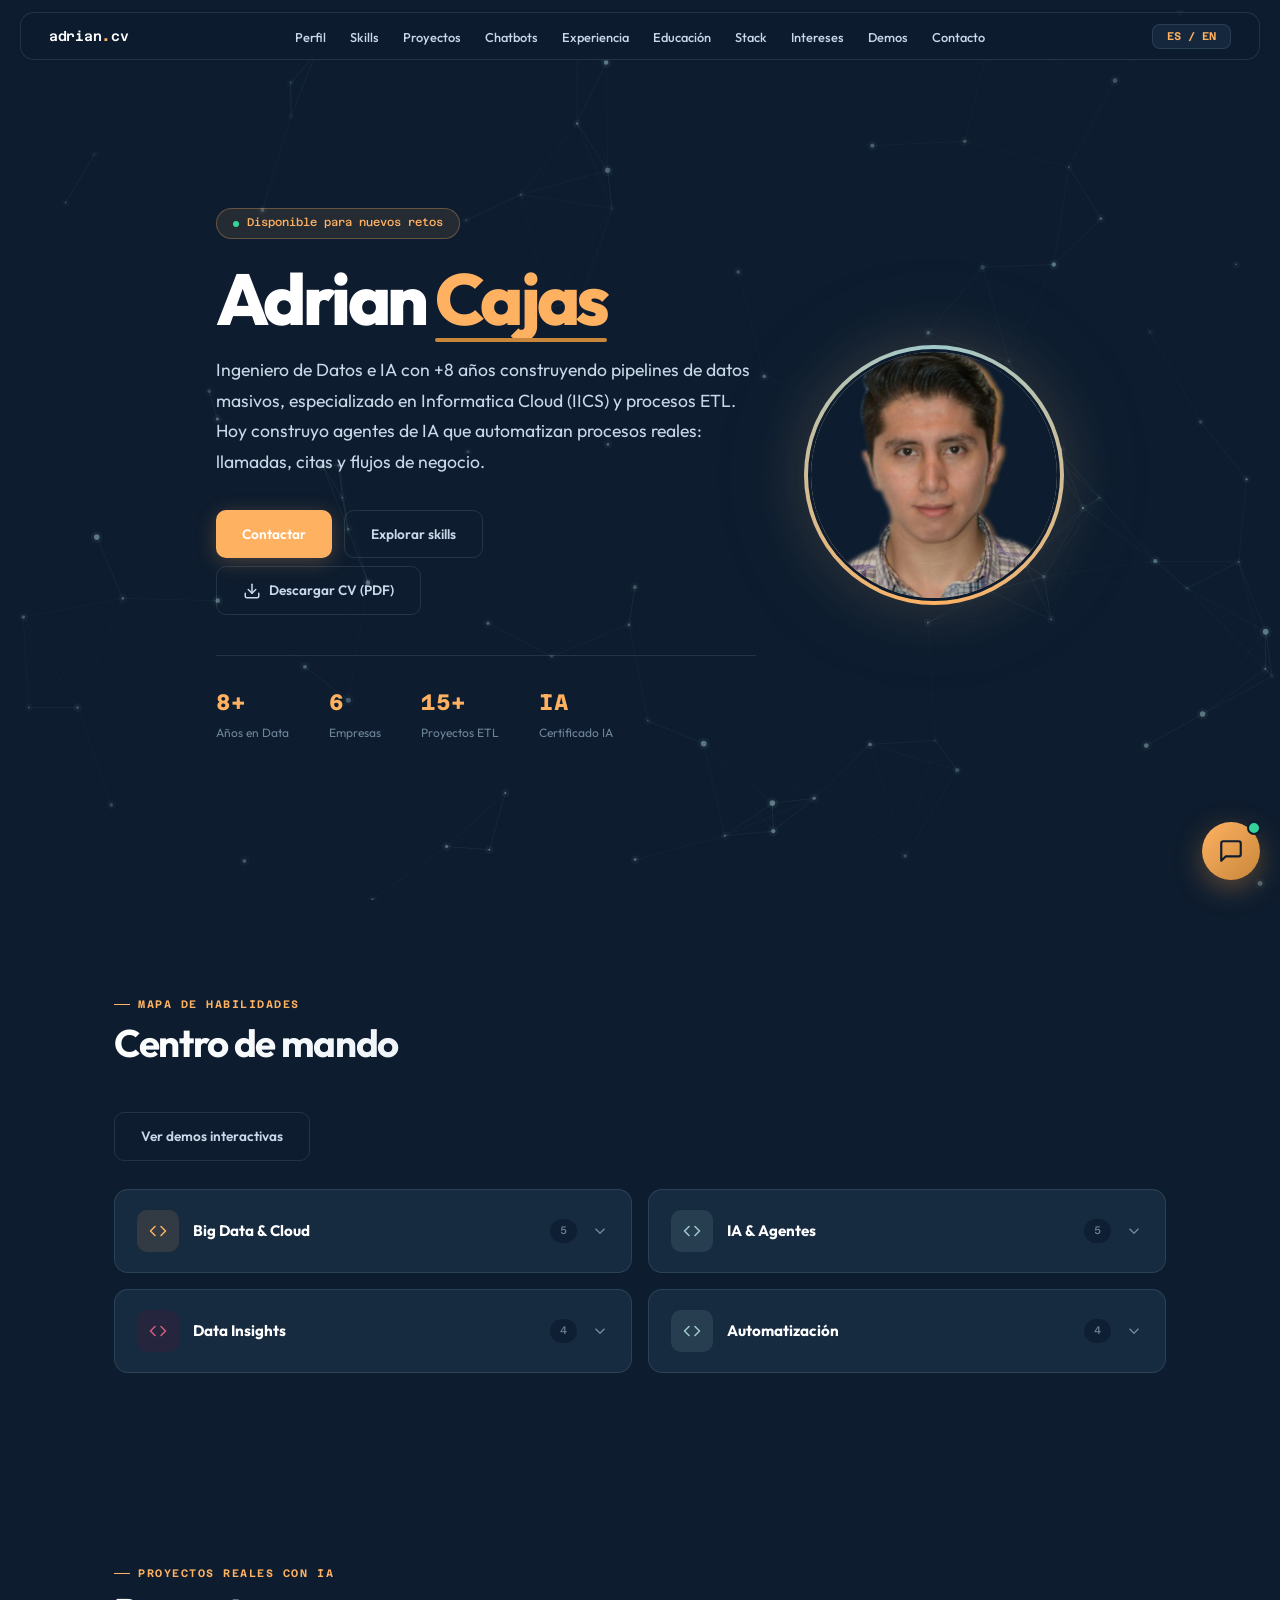
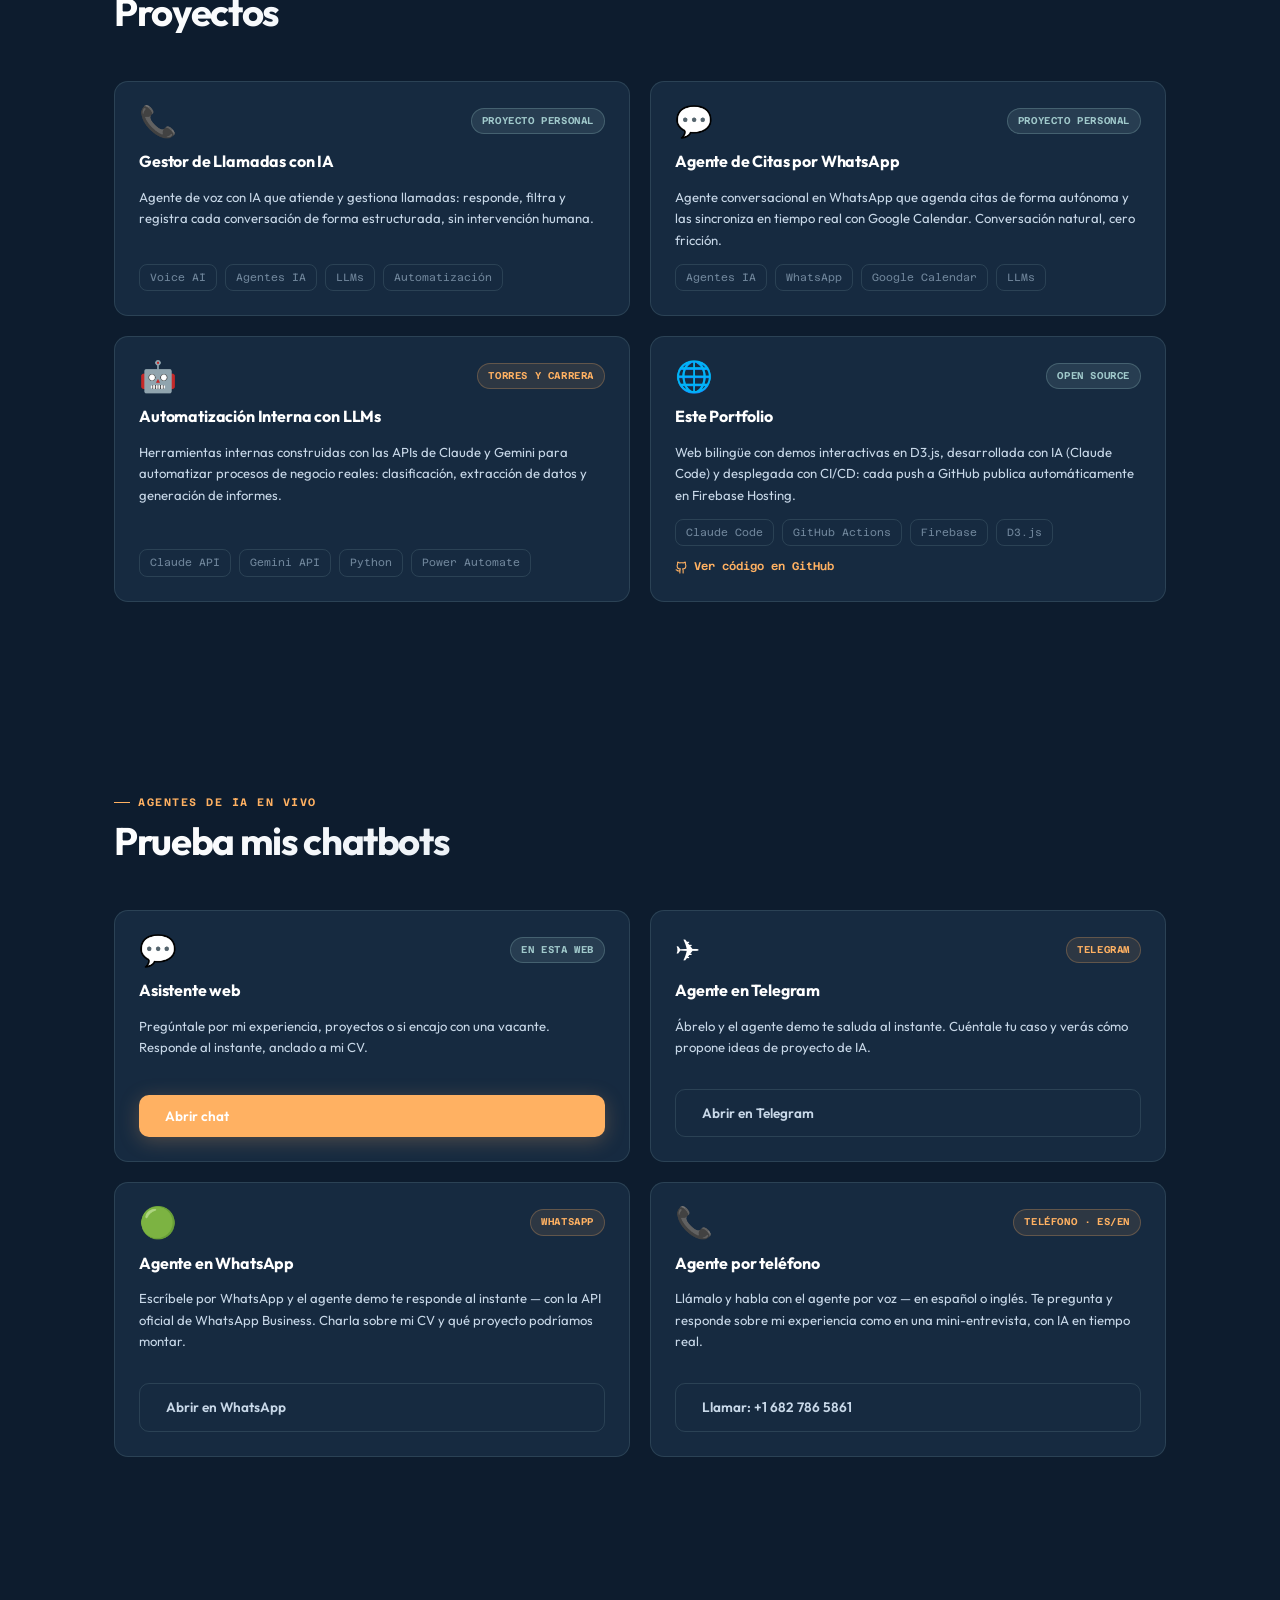
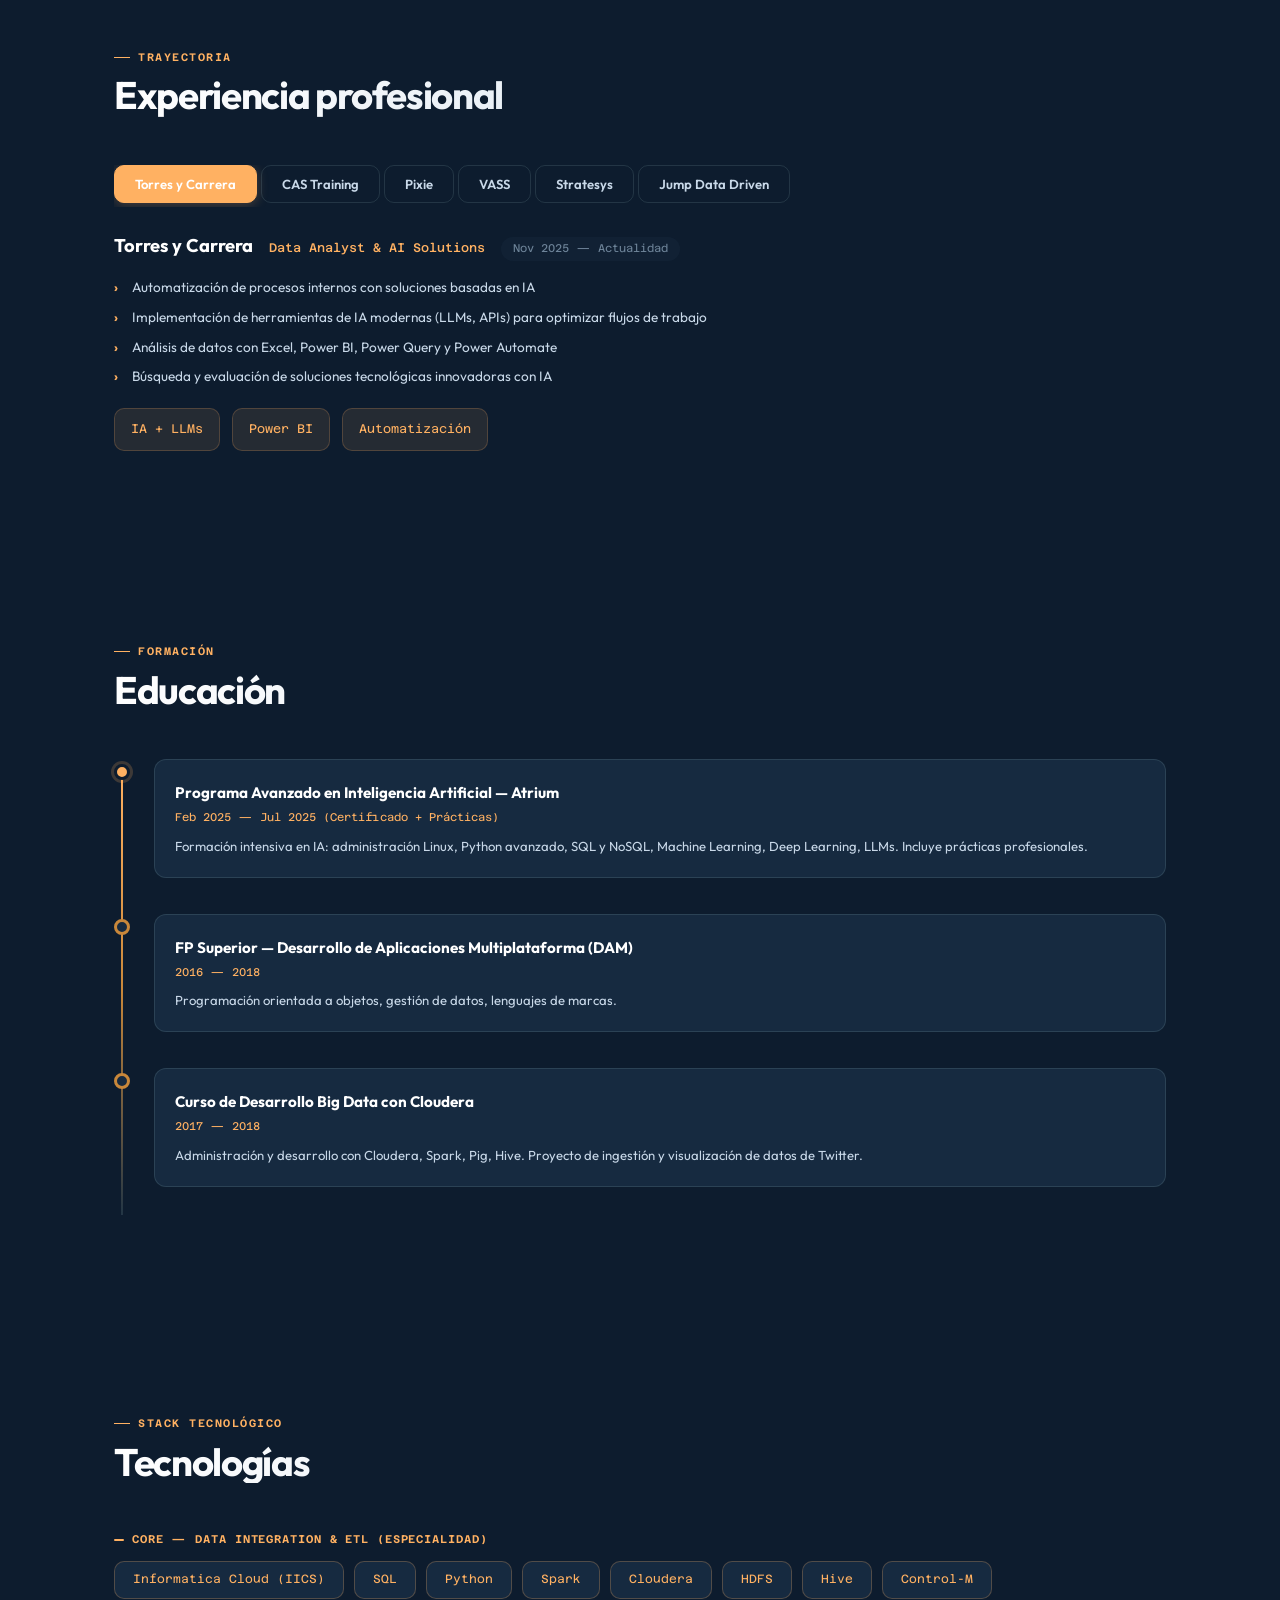
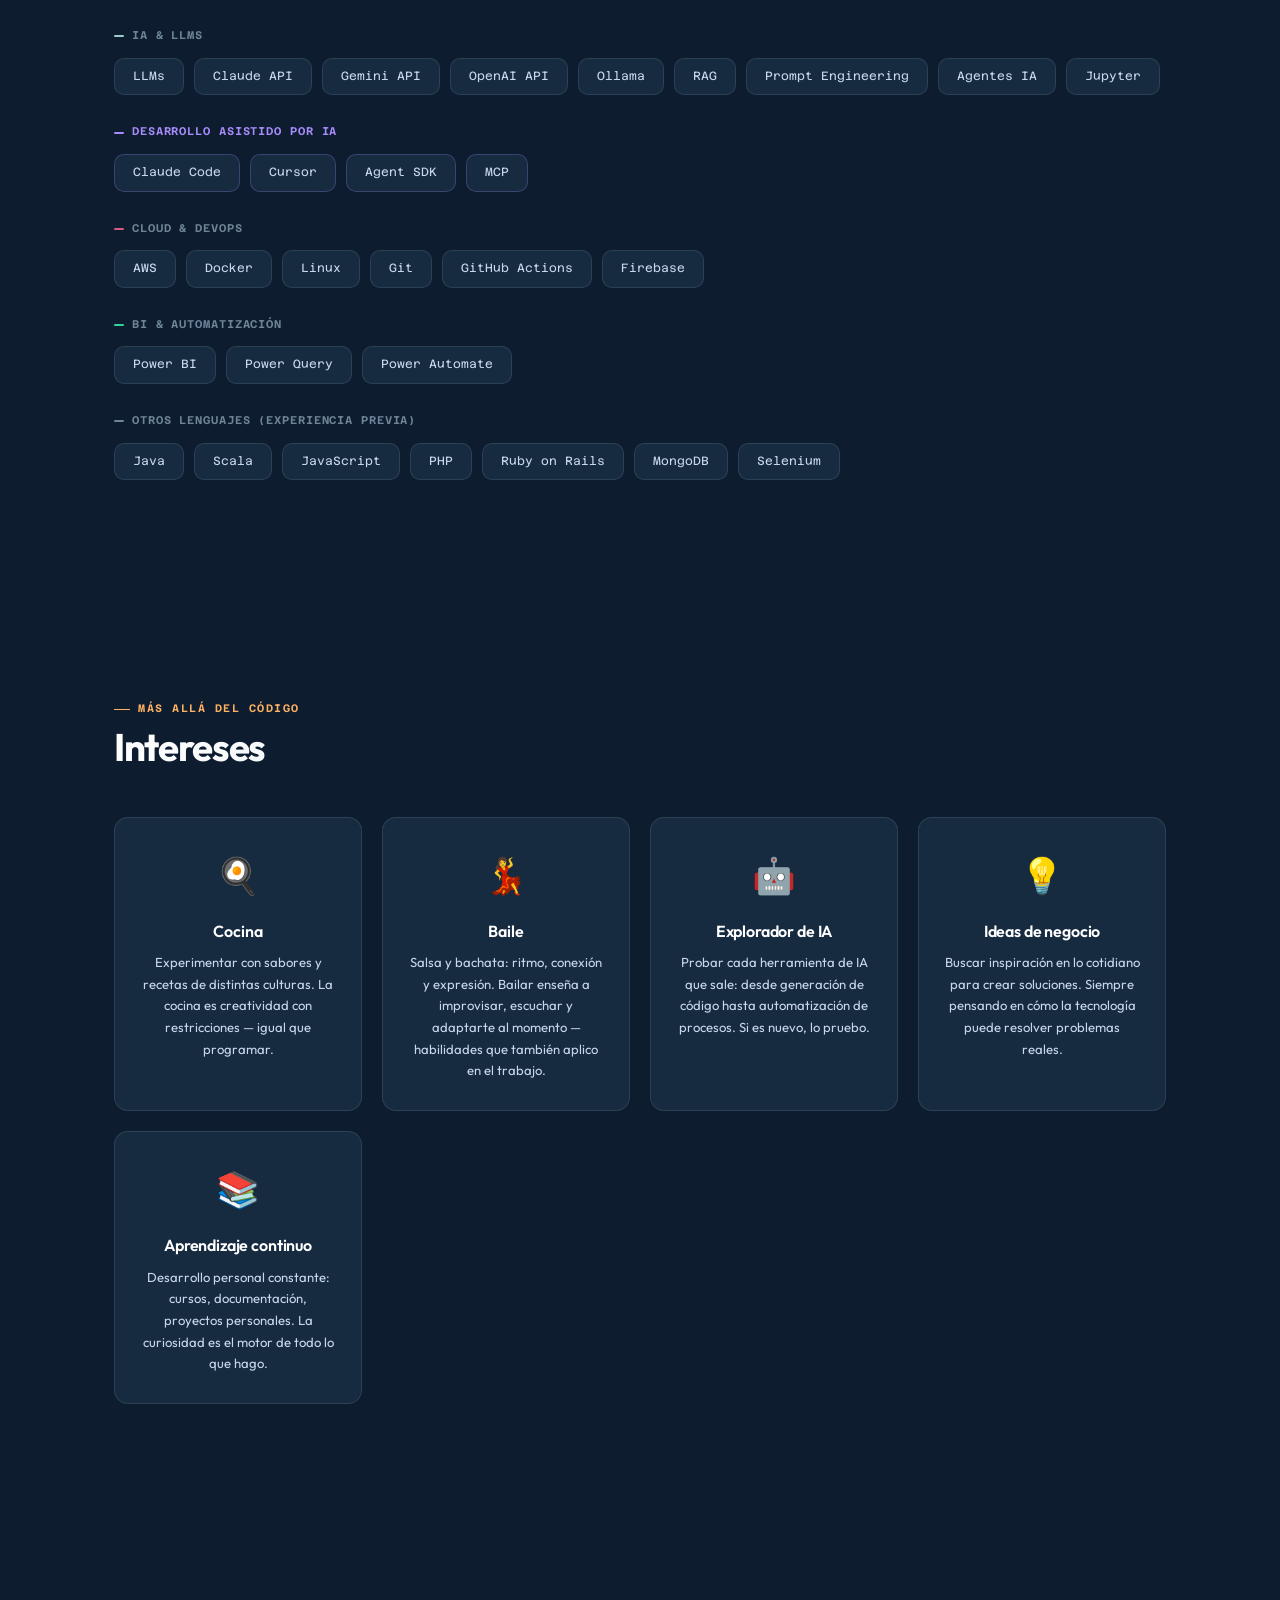
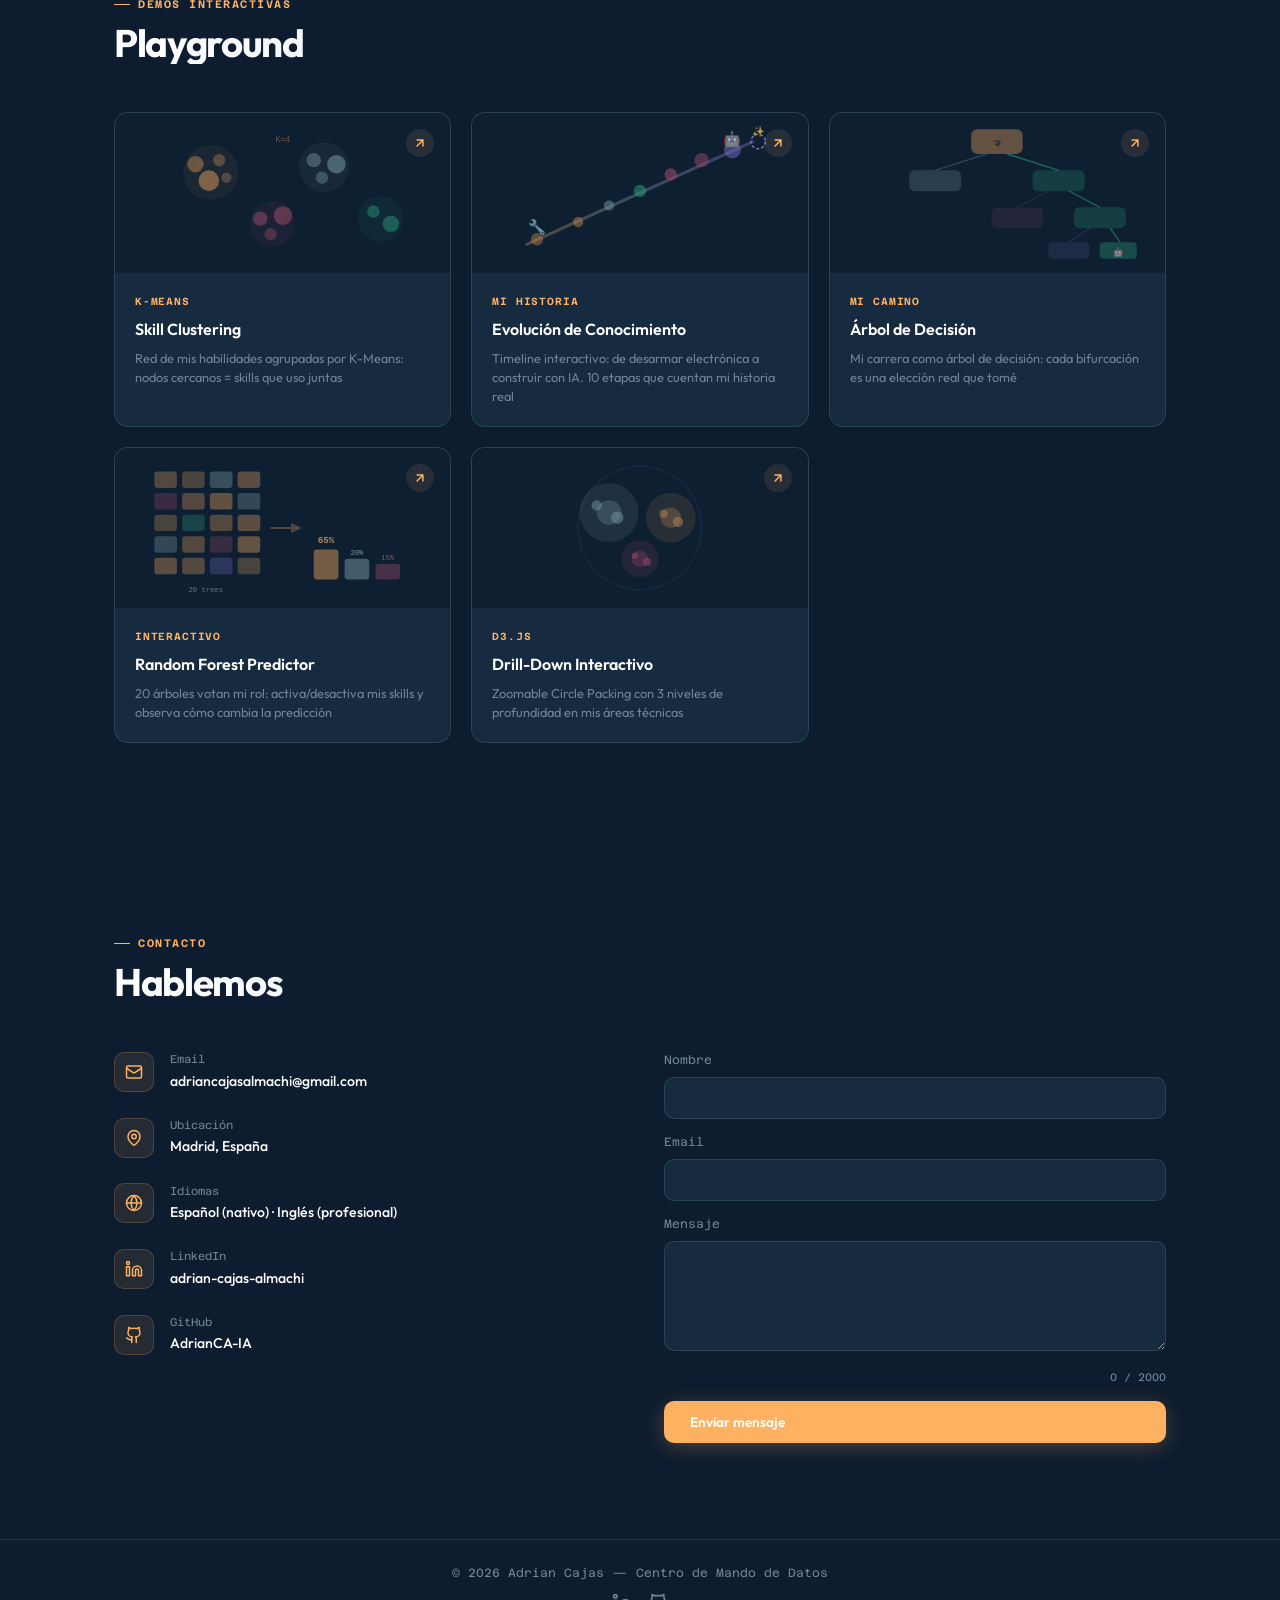
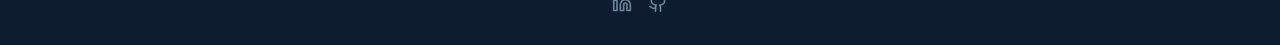
==== commit 9c38f2e1: "feat(chat): renderizar markdown en las respuestas del bot (listas, negrita, código) Solo inserta eti" ====
--- a/index.html
+++ b/index.html
@@ -31,12 +31,14 @@
 <link rel="manifest" href="manifest.json">
 
 <!-- Preconnect -->
-<link rel="stylesheet" href="assets/fonts/fonts.css">
+<link rel="preconnect" href="https://fonts.googleapis.com">
+<link rel="preconnect" href="https://fonts.gstatic.com" crossorigin>
+<link rel="preconnect" href="https://formspree.io">
+<link href="https://fonts.googleapis.com/css2?family=Outfit:wght@300;400;500;600;700;800&family=Azeret+Mono:wght@400;500;600&display=swap" rel="stylesheet">
 
 <!-- Styles -->
 <link rel="stylesheet" href="styles.css">
-<link rel="stylesheet" href="assets/chat-widget/widget.css?v=3">
-<link rel="stylesheet" href="assets/consent/consent.css">
+<link rel="stylesheet" href="assets/chat-widget/widget.css?v=4">
 
 <!-- JSON-LD -->
 <script type="application/ld+json">
@@ -548,8 +550,6 @@
         <div class="cfield"><label data-es="Email" data-en="Email">Email</label><input type="email" name="email" required></div>
         <div class="cfield"><label data-es="Mensaje" data-en="Message">Mensaje</label><textarea name="message" required maxlength="2000"></textarea></div>
         <div class="char-count" id="charCount">0 / 2000</div>
-        <p class="cinfo"><span data-es="Responsable: Adrian Cajas. Finalidad: responder a tu mensaje. Base legal: tu petición. Destinatario: Formspree (envío del formulario). Derechos: acceso, rectificación, supresión y otros, por email." data-en="Controller: Adrian Cajas. Purpose: replying to your message. Legal basis: your request. Recipient: Formspree (form delivery). Rights: access, rectification, erasure and more, by email.">Responsable: Adrian Cajas. Finalidad: responder a tu mensaje. Base legal: tu petición. Destinatario: Formspree (envío del formulario). Derechos: acceso, rectificación, supresión y otros, por email.</span> <a href="privacidad.html" data-es="Más información" data-en="More information">Más información</a></p>
-        <label class="cprivacy"><input type="checkbox" name="privacy_ack" value="yes" required> <span data-es="He leído la" data-en="I have read the">He leído la</span> <a href="privacidad.html" data-es="política de privacidad" data-en="privacy policy">política de privacidad</a></label>
         <button type="submit" class="btn btn-p" id="contactBtn" data-es="Enviar mensaje" data-en="Send message">Enviar mensaje</button>
         <div id="formStatus" class="form-status" role="status" aria-live="polite"></div>
       </form>
@@ -559,7 +559,7 @@
 
 </main>
 
-<footer class="footer"><div class="wrap"><p>&copy; <span id="year"></span> Adrian Cajas — <span data-es="Centro de Mando de Datos" data-en="Data Command Center">Centro de Mando de Datos</span></p><p class="footer-legal"><a href="aviso-legal.html" data-es="Aviso legal" data-en="Legal notice">Aviso legal</a> · <a href="privacidad.html" data-es="Privacidad" data-en="Privacy">Privacidad</a> · <a href="cookies.html">Cookies</a> · <a href="#" data-consent-open data-es="Configurar cookies" data-en="Cookie settings">Configurar cookies</a></p><div class="footer-socials"><a href="https://www.linkedin.com/in/adrian-cajas-almachi/" target="_blank" rel="noopener noreferrer" class="footer-social-link" aria-label="LinkedIn"><svg width="18" height="18" viewBox="0 0 24 24" fill="none" stroke="currentColor" stroke-width="2" stroke-linecap="round" stroke-linejoin="round" aria-hidden="true"><path d="M16 8a6 6 0 0 1 6 6v7h-4v-7a2 2 0 0 0-2-2 2 2 0 0 0-2 2v7h-4v-7a6 6 0 0 1 6-6z"/><rect width="4" height="12" x="2" y="9"/><circle cx="4" cy="4" r="2"/></svg></a><a href="https://github.com/AdrianCA-IA/" target="_blank" rel="noopener noreferrer" class="footer-social-link" aria-label="GitHub"><svg width="18" height="18" viewBox="0 0 24 24" fill="none" stroke="currentColor" stroke-width="2" stroke-linecap="round" stroke-linejoin="round" aria-hidden="true"><path d="M15 22v-4a4.8 4.8 0 0 0-1-3.5c3 0 6-2 6-5.5.08-1.25-.27-2.48-1-3.5.28-1.15.28-2.35 0-3.5 0 0-1 0-3 1.5-2.64-.5-5.36-.5-8 0C6 2 5 2 5 2c-.3 1.15-.3 2.35 0 3.5A5.403 5.403 0 0 0 4 9c0 3.5 3 5.5 6 5.5-.39.49-.68 1.05-.85 1.65-.17.6-.22 1.23-.15 1.85v4"/><path d="M9 18c-4.51 2-5-2-7-2"/></svg></a></div></div></footer>
+<footer class="footer"><div class="wrap"><p>&copy; <span id="year"></span> Adrian Cajas — <span data-es="Centro de Mando de Datos" data-en="Data Command Center">Centro de Mando de Datos</span></p><div class="footer-socials"><a href="https://www.linkedin.com/in/adrian-cajas-almachi/" target="_blank" rel="noopener noreferrer" class="footer-social-link" aria-label="LinkedIn"><svg width="18" height="18" viewBox="0 0 24 24" fill="none" stroke="currentColor" stroke-width="2" stroke-linecap="round" stroke-linejoin="round" aria-hidden="true"><path d="M16 8a6 6 0 0 1 6 6v7h-4v-7a2 2 0 0 0-2-2 2 2 0 0 0-2 2v7h-4v-7a6 6 0 0 1 6-6z"/><rect width="4" height="12" x="2" y="9"/><circle cx="4" cy="4" r="2"/></svg></a><a href="https://github.com/AdrianCA-IA/" target="_blank" rel="noopener noreferrer" class="footer-social-link" aria-label="GitHub"><svg width="18" height="18" viewBox="0 0 24 24" fill="none" stroke="currentColor" stroke-width="2" stroke-linecap="round" stroke-linejoin="round" aria-hidden="true"><path d="M15 22v-4a4.8 4.8 0 0 0-1-3.5c3 0 6-2 6-5.5.08-1.25-.27-2.48-1-3.5.28-1.15.28-2.35 0-3.5 0 0-1 0-3 1.5-2.64-.5-5.36-.5-8 0C6 2 5 2 5 2c-.3 1.15-.3 2.35 0 3.5A5.403 5.403 0 0 0 4 9c0 3.5 3 5.5 6 5.5-.39.49-.68 1.05-.85 1.65-.17.6-.22 1.23-.15 1.85v4"/><path d="M9 18c-4.51 2-5-2-7-2"/></svg></a></div></div></footer>
 
 <button class="scroll-top" id="scrollTop" aria-label="Volver arriba">
   <svg viewBox="0 0 24 24" fill="none" stroke="currentColor" stroke-width="2.5" stroke-linecap="round" aria-hidden="true"><polyline points="18 15 12 9 6 15"/></svg>
@@ -567,6 +567,5 @@
 
 <script src="app.js" defer></script>
 <script src="assets/chat-widget/widget.js?v=5" defer></script>
-<script src="assets/consent/consent.js" defer></script>
 </body>
 </html>
--- a/assets/chat-widget/widget.css
+++ b/assets/chat-widget/widget.css
@@ -92,6 +92,18 @@
 }
 .acw-msg a { color: var(--teal, #A0C9CB); }
 .acw-msg.user a { color: #0d1c2e; text-decoration: underline; }
+/* Respuestas del bot con markdown renderizado */
+.acw-msg.md { white-space: normal; }
+.acw-msg.md p { margin: 0; }
+.acw-msg.md p + p, .acw-msg.md p + ol, .acw-msg.md p + ul,
+.acw-msg.md ol + p, .acw-msg.md ul + p { margin-top: 8px; }
+.acw-msg.md ol, .acw-msg.md ul { margin: 0; padding-left: 20px; }
+.acw-msg.md li + li { margin-top: 4px; }
+.acw-msg.md strong { color: var(--text, #e8eef5); font-weight: 600; }
+.acw-msg.md code {
+  font-family: ui-monospace, SFMono-Regular, Menlo, Consolas, monospace; font-size: 12.5px;
+  background: rgba(160,201,203,.12); padding: 1px 5px; border-radius: 4px;
+}
 
 /* Botones de handoff (demo por Telegram/WhatsApp) */
 .acw-actions { display: flex; flex-wrap: wrap; gap: 8px; align-self: flex-start; }
@@ -154,4 +166,3 @@
   .acw-launcher, .acw-panel { transition: none; }
   .acw-typing span { animation: none; }
 }
-.acw-foot a { color: inherit; text-decoration: underline; }
